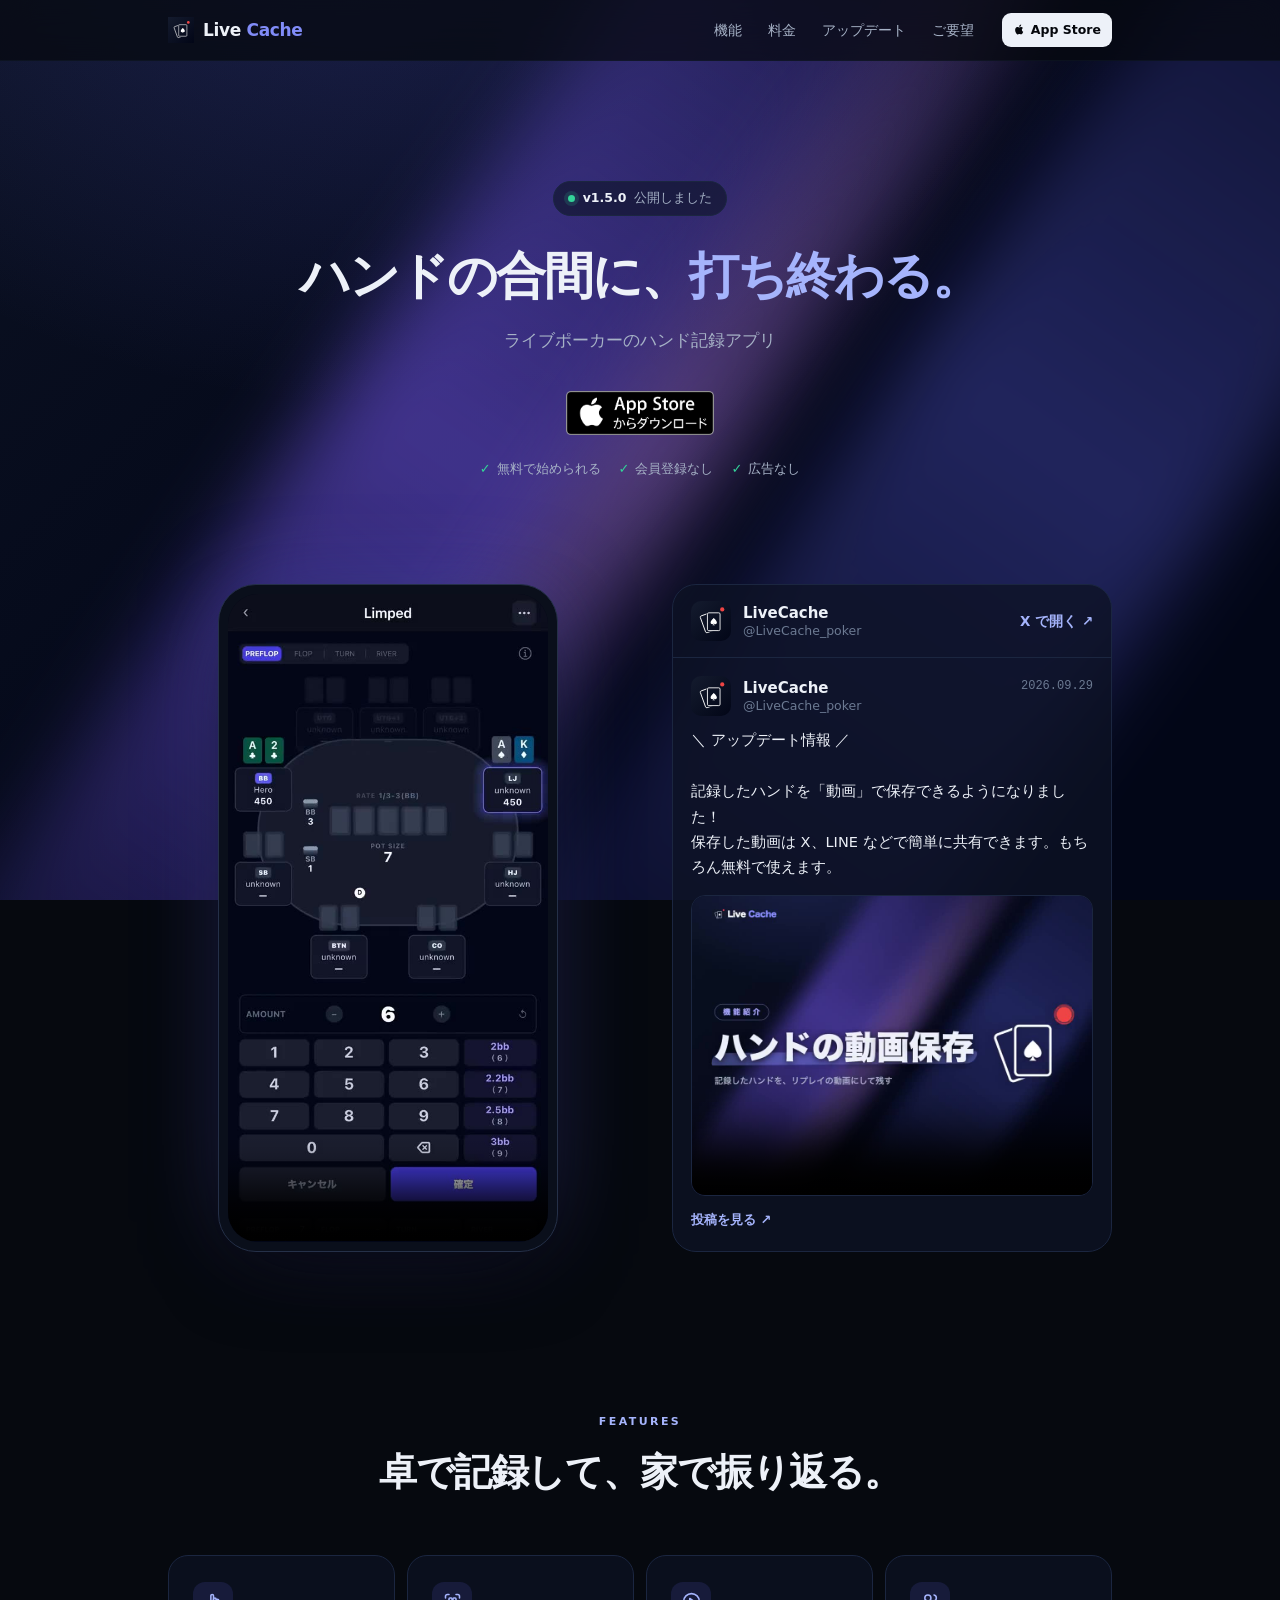
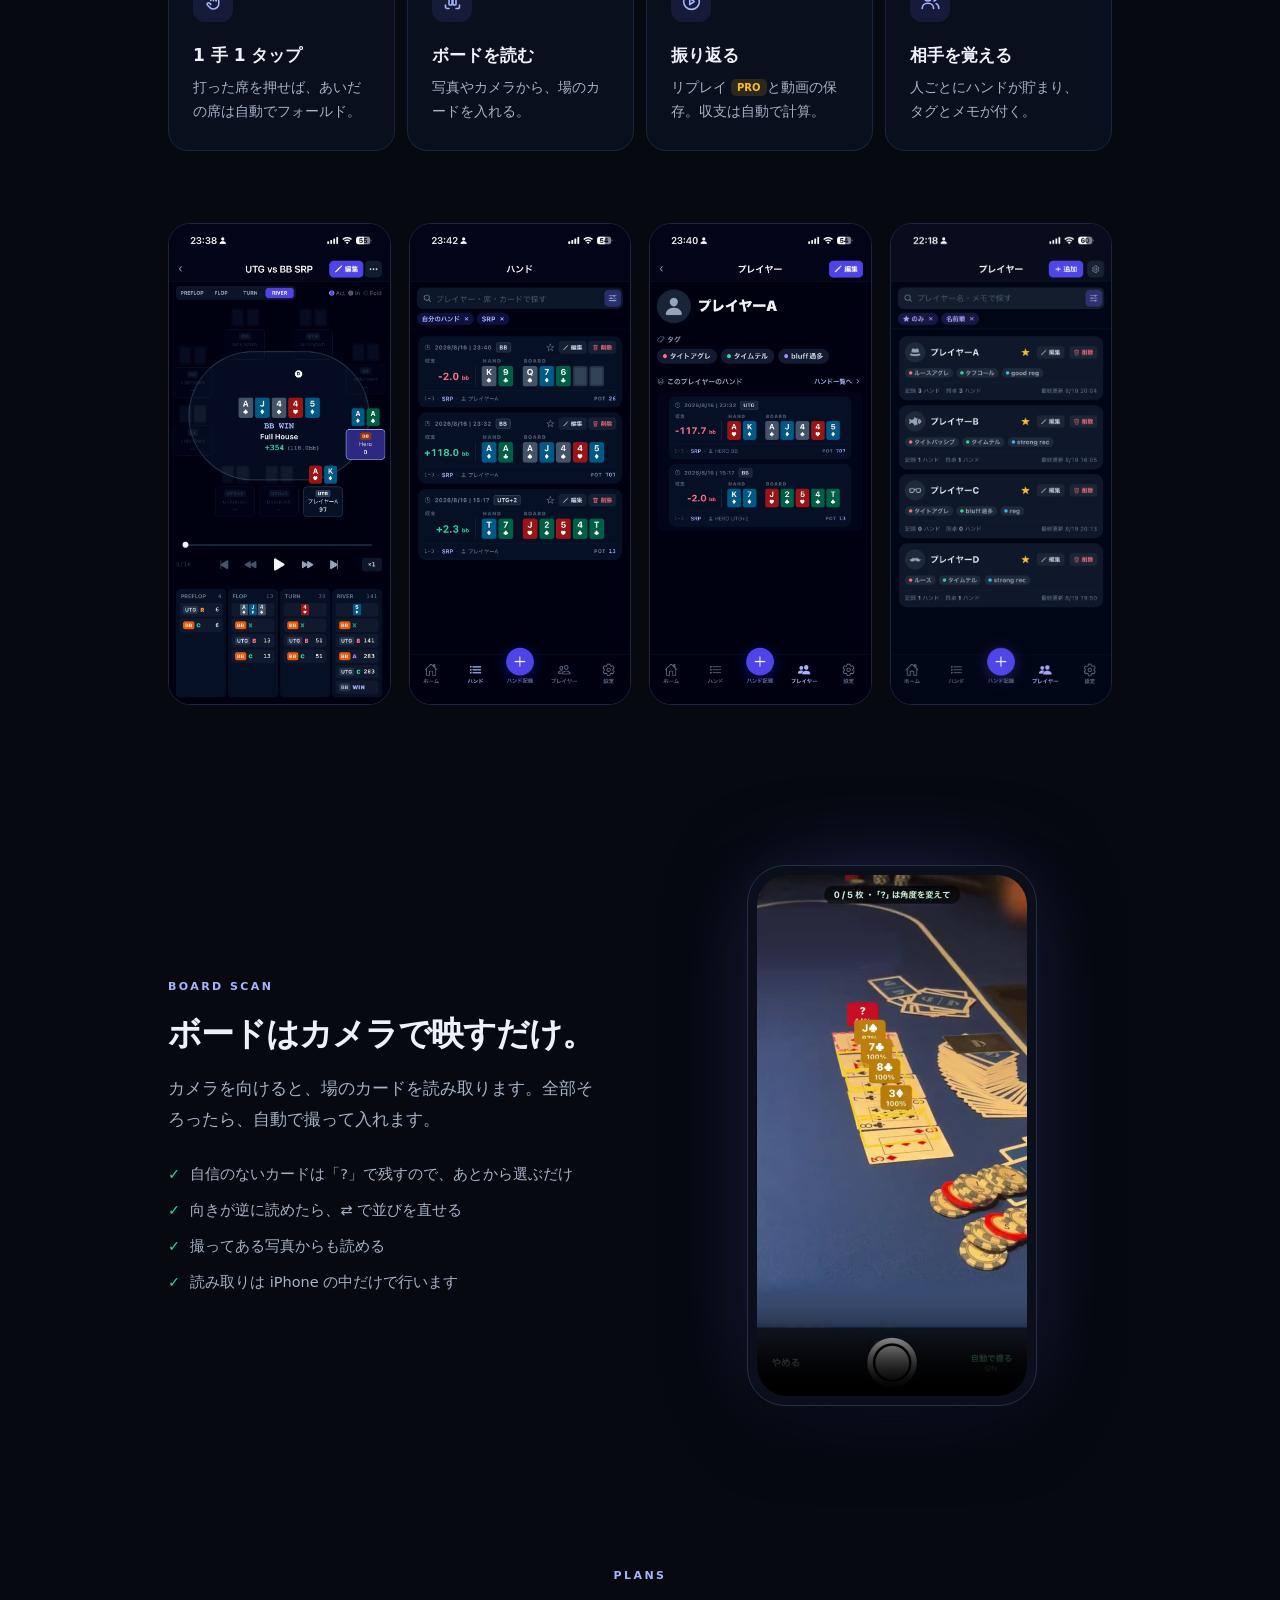
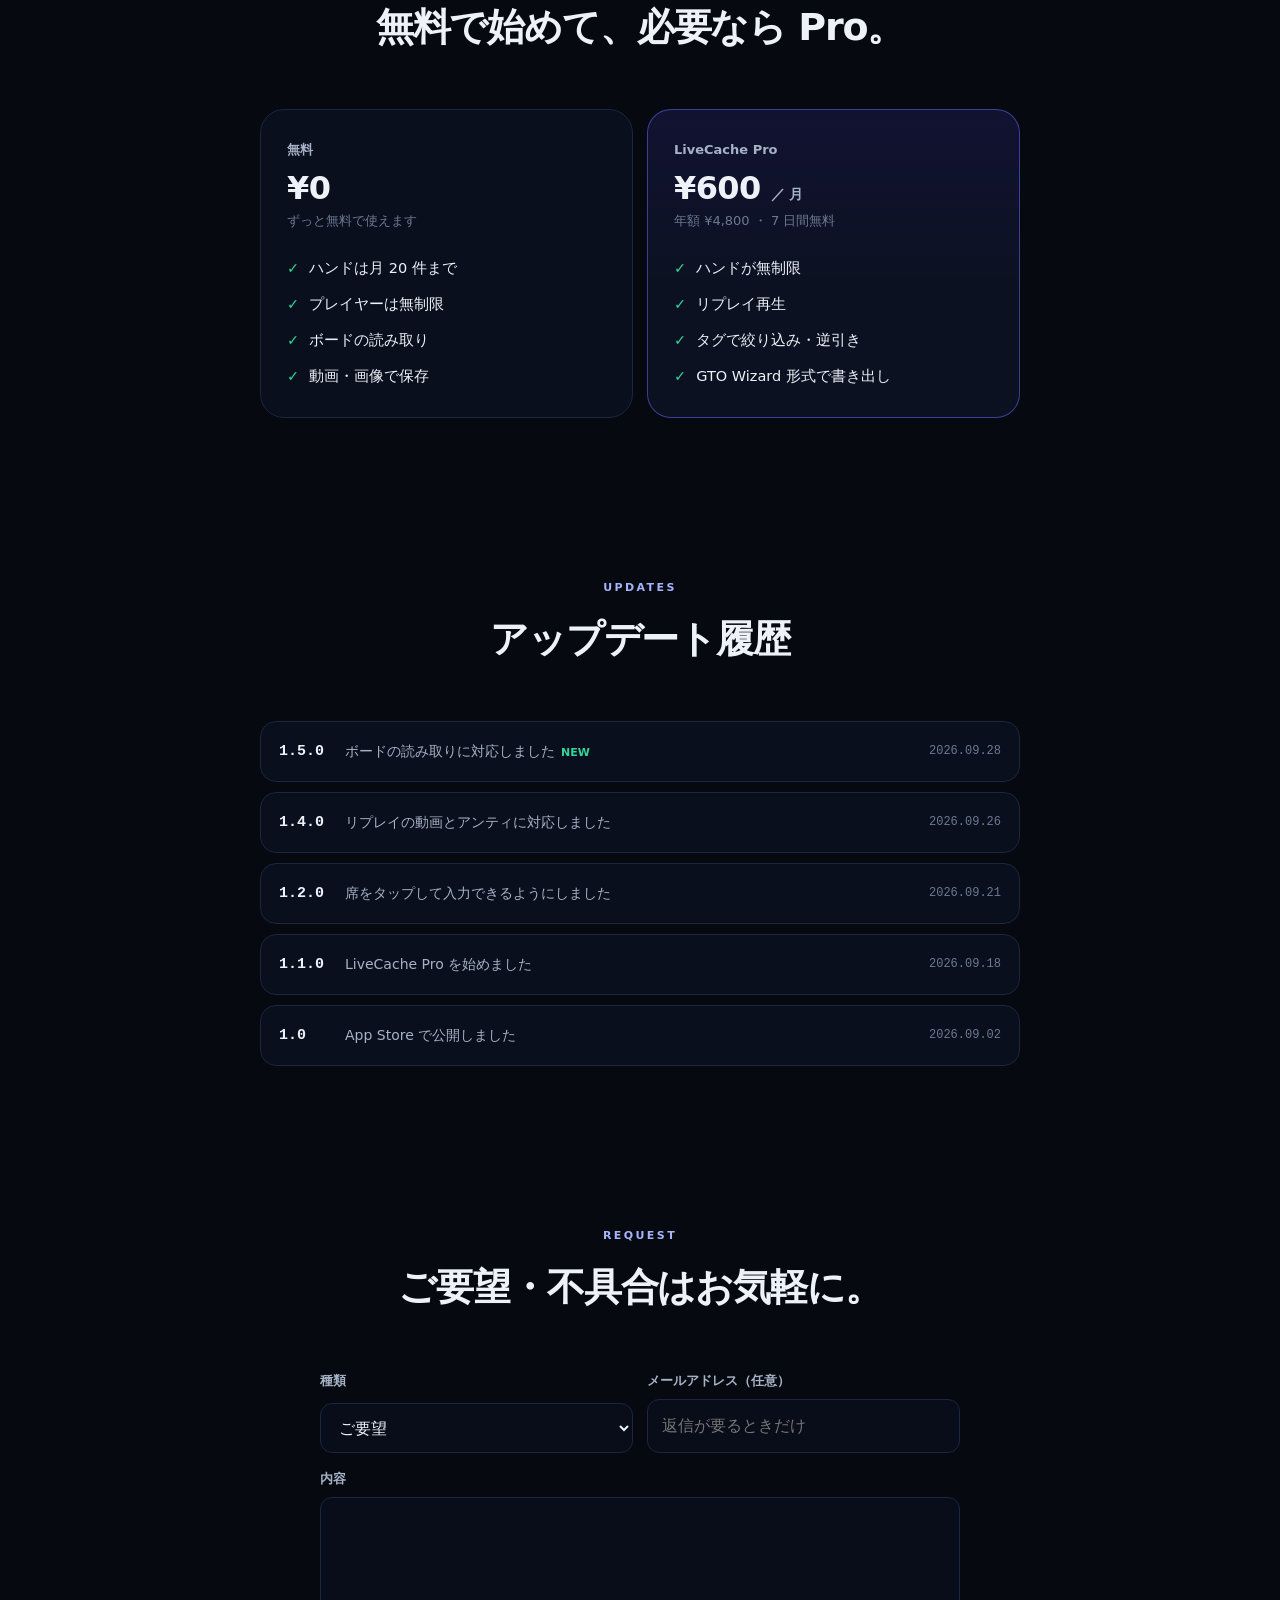
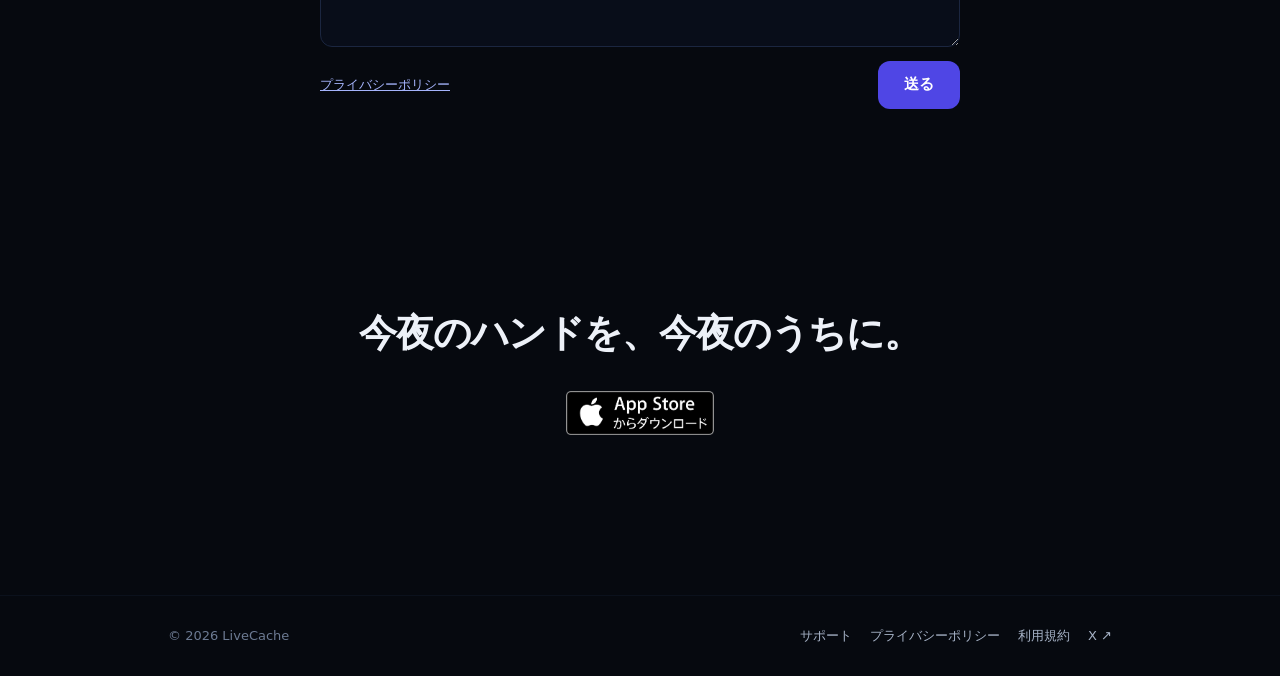
==== index.html @ f7d9950e "iPhone で動画が流れないのを直す カメラの動画だけ、色の扱いが写真の形（full range）で、コマの間隔もばらついていた（30.13 コマ／秒）。 つなぎ合わせて作ったため。iPhone の" ====
<!doctype html>
<html lang="ja">
<head>
<meta charset="utf-8">
<meta name="viewport" content="width=device-width, initial-scale=1, viewport-fit=cover">
<title>LiveCache — ライブポーカーのハンド記録アプリ</title>
<meta name="description" content="ライブポーカーのハンドと対戦相手を、iPhone で 1 手 1 タップで記録するアプリ。写真やカメラからボードを読み取り、リプレイを動画で保存できます。">
<link rel="canonical" href="https://yutybass.github.io/livecache-site/">
<link rel="icon" href="./img/icon.svg">
<link rel="apple-touch-icon" href="./img/icon.svg">

<!-- リンクを貼ったときに出る 1 枚。X・LINE・Discord で効く -->
<meta property="og:type" content="website">
<meta property="og:site_name" content="LiveCache">
<meta property="og:locale" content="ja_JP">
<meta property="og:url" content="https://yutybass.github.io/livecache-site/">
<meta property="og:title" content="LiveCache — ライブポーカーのハンド記録アプリ">
<meta property="og:description" content="ハンドの合間に、打ち終わる。ライブポーカーのハンドと対戦相手を記録する iPhone アプリ。">
<meta property="og:image" content="https://yutybass.github.io/livecache-site/img/og.png?v=7">
<meta property="og:image:width" content="1200">
<meta property="og:image:height" content="630">
<meta property="og:image:alt" content="LiveCache — Track your hands. Exploit the table.">
<meta name="twitter:card" content="summary_large_image">
<meta name="twitter:site" content="@LiveCache_poker">
<meta name="twitter:title" content="LiveCache — ライブポーカーのハンド記録アプリ">
<meta name="twitter:description" content="ハンドの合間に、打ち終わる。ライブポーカーのハンドと対戦相手を記録する iPhone アプリ。">
<meta name="twitter:image" content="https://yutybass.github.io/livecache-site/img/og.png?v=7">

<meta name="theme-color" content="#06090F">

<!-- 検索側に「これはアプリだ」と伝える -->
<script type="application/ld+json">
{
  "@context": "https://schema.org",
  "@type": "SoftwareApplication",
  "name": "LiveCache",
  "applicationCategory": "UtilitiesApplication",
  "operatingSystem": "iOS 15.1 以降",
  "softwareVersion": "1.5.0",
  "inLanguage": "ja",
  "url": "https://yutybass.github.io/livecache-site/",
  "downloadUrl": "https://apps.apple.com/jp/app/id6804119041",
  "image": "https://yutybass.github.io/livecache-site/img/og.png?v=7",
  "description": "ライブポーカーのハンドと対戦相手を、iPhone で 1 手 1 タップで記録するアプリ。",
  "offers": { "@type": "Offer", "price": "0", "priceCurrency": "JPY" },
  "author": { "@type": "Person", "name": "YUTO YOSHIDA" },
  "sameAs": ["https://x.com/LiveCache_poker"]
}
</script>
<style>
  /*
    2026-10-02 に組み直した。PDF MARIN（pdf-marin.github.io）の並びを参考にした：
    上に版の札と入手、操作の動画と X、機能、目玉の機能、動画、料金、アップデート履歴、ご要望。

    **字は少なく、余白は広く。** 見出しとひと言だけにして、細かいことは動画と画面に任せる。
    **スマホで開く人がいちばん多い**（X のリンクから来る）ので、縦 1 列を基準に組む。

    色はアプリと同じ（地 slate-950 ・ 主の操作 indigo-600 ・ 勝ちの緑）。後ろの光の筋は、
    機能紹介の動画の地と同じもの（斜めの藍の光）をゆっくり動かしている。
  */
  :root {
    --page: #06090F;
    --surface: #0D1324;
    --line: #1B2640;
    --line-soft: #151E3166;
    --fg: #EDF1F8; --fg-2: #A6B2C6; --fg-3: #6C7A92;
    --indigo: #4F46E5; --indigo-400: #818CF8; --indigo-300: #A5B4FC;
    --win: #34D399; --amber: #FBBF24;
    --gutter: clamp(20px, 6vw, 48px);
    --radius: 20px;
  }
  * { box-sizing: border-box; }
  html { scroll-behavior: smooth; -webkit-text-size-adjust: 100%; }
  body {
    margin: 0;
    background: var(--page);
    color: var(--fg);
    font-family: -apple-system, BlinkMacSystemFont, "Hiragino Sans", "Hiragino Kaku Gothic ProN", "Noto Sans JP", "Yu Gothic", Meiryo, system-ui, sans-serif;
    font-size: 16px;
    line-height: 1.8;
    -webkit-font-smoothing: antialiased;
    overflow-x: hidden;
  }
  img, video { max-width: 100%; display: block; }
  a { color: var(--indigo-300); }
  .mono { font-family: ui-monospace, SFMono-Regular, Menlo, monospace; font-variant-numeric: tabular-nums; }
  .wrap { max-width: 1040px; margin: 0 auto; padding: 0 var(--gutter); }
  .sr-only { position: absolute; width: 1px; height: 1px; overflow: hidden; clip: rect(0 0 0 0); white-space: nowrap; }
  :focus-visible { outline: 2px solid var(--indigo-400); outline-offset: 3px; border-radius: 6px; }
  .apple { width: 1em; height: 1em; flex: none; }

  /* ---------- 後ろの光の筋（ページ全体に 1 枚、固定） ----------
    機能紹介の動画の地（livecache/assets/store/video/make_explainer_video_save.py の GROUND）と同じ：
    左上から藍の光、縦長の帯 3 本（紫・薄紫・藍）を 35 度傾けて 38px ぼかす。
    帯の位置と幅は、動画の横 1600 に対する割合で置く（400・750・1110 ／ 幅 330・150・430）。 */
  .glow { position: fixed; inset: 0; z-index: -1; overflow: hidden; pointer-events: none;
    background: radial-gradient(ellipse 1100px 800px at 30% -10%, rgba(99,102,241,.22), rgba(99,102,241,0) 62%),
                linear-gradient(135deg, #0B1122 0%, #020617 55%); }
  .beam { position: absolute; top: -60vh; height: 220vh; filter: blur(38px); transform: rotate(35deg); }
  .b1 { left: 25%; width: 20.6%; background: linear-gradient(transparent, rgba(124,92,255,.50), transparent); }
  .b2 { left: 47%; width: 9.4%; background: linear-gradient(transparent, rgba(192,132,252,.40), transparent); }
  .b3 { left: 69%; width: 27%; background: linear-gradient(transparent, rgba(99,102,241,.32), transparent); }
  /* スマホの幅では帯が細くなりすぎるので、最低の幅を持たせる */
  @media (max-width: 620px) { .b1 { width: 34%; left: 12%; } .b2 { width: 16%; left: 48%; } .b3 { width: 40%; left: 66%; } }

  /* ---------- 上の帯 ---------- */
  .sitebar {
    position: sticky; top: 0; z-index: 30;
    background: rgba(6, 9, 15, .72);
    backdrop-filter: blur(16px); -webkit-backdrop-filter: blur(16px);
    border-bottom: 1px solid var(--line-soft);
    padding-top: env(safe-area-inset-top, 0px);
  }
  .sitebar-in { display: flex; align-items: center; gap: clamp(16px, 4vw, 28px); height: 60px; }
  .sb-brand { display: inline-flex; align-items: center; gap: 9px; color: var(--fg); text-decoration: none; font-weight: 800; letter-spacing: -.02em; font-size: 17px; margin-right: auto; }
  .sb-brand img { width: 26px; height: 26px; }
  .sb-brand em { font-style: normal; color: #818CF8; } /* 名乗りの色はどの頁も同じ（_style.css の --indigo-mark） */
  /* スマホの幅では「ご要望」だけ残す */
  .sb-nav { display: flex; gap: 26px; font-size: 13.5px; }
  .sb-nav a:not(.keep) { display: none; }
  .sb-nav a { color: var(--fg-2); text-decoration: none; }
  .sb-nav a:hover { color: var(--fg); }
  .sb-get { display: inline-flex; align-items: center; gap: 5px; padding: 6px 11px; border-radius: 9px; background: var(--fg); color: #05070C; text-decoration: none; font-size: 12.5px; font-weight: 700; white-space: nowrap; }
  .sb-get .apple { width: 13px; height: 13px; margin-top: -2px; }
  @media (min-width: 760px) { .sb-nav a:not(.keep) { display: inline; } }

  /* ---------- 見出しの型 ---------- */
  .eyebrow { margin: 0 0 16px; font-size: 11px; font-weight: 800; letter-spacing: .22em; color: var(--indigo-300); }
  h1, h2, h3 { text-wrap: balance; margin: 0; }
  /* 見出しは 1 行で（「、」で改行しない）。15 字までなら、スマホの幅でも収まる大きさ */
  h2 { font-size: clamp(16px, 5.6vw, 38px); line-height: 1.35; letter-spacing: -.03em; font-weight: 800; white-space: nowrap; }
  p { margin: 0; }
  .lede { margin-top: 16px; font-size: clamp(15px, 4vw, 17px); color: var(--fg-2); }
  section { scroll-margin-top: 76px; }
  .sec { padding: clamp(88px, 18vw, 160px) 0 0; }
  .sec-head { margin-bottom: clamp(36px, 8vw, 56px); }
  .center { text-align: center; }

  /* ---------- 入手のボタン ---------- */
  .store-row { display: flex; flex-wrap: wrap; align-items: center; justify-content: center; gap: 12px; }
  .store-badge img { height: 44px; width: auto; }

  /* ---------- ヒーロー ---------- */
  .hero { padding: clamp(56px, 14vw, 120px) 0 0; text-align: center; }
  .ver { display: inline-flex; align-items: center; gap: 8px; padding: 5px 14px; border: 1px solid var(--line); border-radius: 999px; color: var(--fg-2); font-size: 12.5px; text-decoration: none; background: rgba(13,19,36,.6); }
  .ver b { color: var(--fg); }
  .ver i { width: 7px; height: 7px; border-radius: 999px; background: var(--win); box-shadow: 0 0 0 4px rgba(52,211,153,.15); }
  /* 1 行で。スマホの幅（390）でも収まる大きさ */
  .hero h1 { margin-top: 28px; font-size: clamp(18px, 6.2vw, 50px); line-height: 1.3; letter-spacing: -.04em; font-weight: 800; white-space: nowrap; }
  .hero h1 em { font-style: normal; color: var(--indigo-300); }
  .hero .store-row { margin-top: 36px; }
  .facts { list-style: none; display: flex; flex-wrap: wrap; justify-content: center; gap: 6px 18px; margin: 22px 0 0; padding: 0; font-size: 13px; color: var(--fg-2); }
  .facts li { display: inline-flex; align-items: center; gap: 6px; }
  .facts li::before { content: "✓"; color: var(--win); font-weight: 800; }

  /* 操作の動画と X */
  .demo { display: grid; grid-template-columns: minmax(0, 1fr); gap: clamp(48px, 10vw, 64px); margin-top: clamp(64px, 14vw, 104px); text-align: left; align-items: start; }
  /* 広い画面：スマホの絵を大きくし、X の枠をスマホと同じ高さにする（枠の中で送る） */
  @media (min-width: 860px) {
    .demo { grid-template-columns: minmax(0, 1fr) minmax(0, 1fr); align-items: stretch; }
    .demo > .phone { width: 340px; }
    .demo .x-card { display: flex; flex-direction: column; min-height: 0; }
    .demo .x-feed { flex: 1 1 0; max-height: none; min-height: 0; }
  }
  .phone { width: min(100%, 290px); margin: 0 auto; border-radius: 38px; padding: 9px; background: #0A0F1B; border: 1px solid #253048; box-shadow: 0 30px 80px -24px rgba(0,0,0,.85), 0 0 100px -30px rgba(99,102,241,.55); }
  .phone video { width: 100%; height: auto; border-radius: 30px; background: #020617; }
  .x-card { border: 1px solid var(--line); border-radius: 24px; background: rgba(13,19,36,.78); overflow: hidden; }
  .x-head { display: flex; align-items: center; gap: 12px; padding: 16px 18px; border-bottom: 1px solid var(--line); }
  .x-head img, .post-head img { width: 40px; height: 40px; border-radius: 10px; flex: none; }
  .x-head div, .post-head div { display: grid; line-height: 1.35; font-size: 15px; }
  .x-head small, .post-head small { color: var(--fg-3); font-size: 12.5px; }
  .x-head a { margin-left: auto; font-size: 13.5px; font-weight: 700; text-decoration: none; white-space: nowrap; }
  /* 投稿は枠の中で送る（ページを長くしない）。高さは操作の動画とだいたい揃える */
  .x-feed { max-height: min(560px, 72vh); overflow-y: auto; overscroll-behavior: contain; }
  .post { padding: 18px; border-bottom: 1px solid var(--line-soft); }
  .post:last-child { border-bottom: 0; }
  .post-head { display: flex; align-items: center; gap: 12px; }
  .post-head time { margin-left: auto; align-self: flex-start; font-size: 12px; color: var(--fg-3); }
  .post p { margin-top: 12px; font-size: 14.5px; line-height: 1.75; white-space: pre-line; }
  .post video, .post-media { width: 100%; margin-top: 14px; border-radius: 14px; border: 1px solid var(--line); background: #0B1020; }
  .post video { aspect-ratio: 4 / 3; }
  .post-media { max-height: 360px; object-fit: cover; object-position: top; }
  .post > a { display: inline-block; margin-top: 12px; font-size: 13px; font-weight: 700; text-decoration: none; }

  /* ---------- 機能 ---------- */
  .features { display: grid; grid-template-columns: minmax(0, 1fr); gap: 12px; }
  @media (min-width: 620px) { .features { grid-template-columns: repeat(2, minmax(0, 1fr)); } }
  @media (min-width: 980px) { .features { grid-template-columns: repeat(4, minmax(0, 1fr)); } }
  .feature { padding: 26px 24px; border: 1px solid var(--line); border-radius: var(--radius); background: rgba(13,19,36,.7); }
  .feature-ic { width: 40px; height: 40px; border-radius: 12px; display: grid; place-items: center; background: rgba(99,102,241,.14); color: var(--indigo-300); margin-bottom: 18px; }
  .feature-ic svg { width: 21px; height: 21px; }
  .feature h3 { font-size: 17px; }
  .feature p { margin-top: 6px; font-size: 14px; color: var(--fg-2); line-height: 1.7; }
  /* スマホの幅（1 列）では、アイコンを左に置いて横に並べ、カードを低くする */
  @media (max-width: 619px) {
    .features { gap: 10px; }
    .feature { display: grid; grid-template-columns: 40px minmax(0, 1fr); column-gap: 14px; align-items: center; padding: 16px 18px; border-radius: 16px; }
    .feature-ic { grid-row: 1 / span 2; margin-bottom: 0; }
    .feature h3 { font-size: 16px; line-height: 1.4; }
    .feature p { margin-top: 2px; font-size: 13.5px; line-height: 1.6; }
  }
  .pro-tag { display: inline-block; margin-left: 4px; padding: 0 6px; border-radius: 5px; font-size: 10px; font-weight: 800; color: var(--amber); background: rgba(251,191,36,.14); vertical-align: 1px; }

  /* 目玉の機能：ボードを読む */
  .checks { list-style: none; margin: 26px 0 0; padding: 0; display: grid; gap: 10px; font-size: 14.5px; color: var(--fg-2); }
  .checks li { display: flex; gap: 10px; }
  .checks li::before { content: "✓"; color: var(--win); font-weight: 800; }
  /* 横に並べたとき、見出しは列の幅に収まる大きさに */
  @media (min-width: 860px) { .spot h2 { font-size: clamp(24px, 2.6vw, 34px); } }
  .spot { display: grid; grid-template-columns: minmax(0, 1fr); gap: clamp(48px, 10vw, 64px); align-items: center; }
  @media (min-width: 860px) { .spot { grid-template-columns: minmax(0, 1fr) minmax(0, 1fr); } }

  /* 画面写真：スマホは 2 列、広い画面は 4 列（横には送らない） */
  .shots { display: grid; grid-template-columns: repeat(2, minmax(0, 1fr)); gap: 14px; margin-top: clamp(48px, 10vw, 72px); }
  @media (min-width: 760px) { .shots { grid-template-columns: repeat(4, minmax(0, 1fr)); gap: 18px; } }
  .shots img { width: 100%; height: auto; aspect-ratio: 744 / 1613; object-fit: cover; object-position: top; border-radius: 22px; border: 1px solid var(--line); }

  /* ---------- 料金 ---------- */
  .plans { display: grid; grid-template-columns: minmax(0, 1fr); gap: 14px; max-width: 760px; margin: 0 auto; }
  @media (min-width: 680px) { .plans { grid-template-columns: repeat(2, minmax(0, 1fr)); } }
  .plan { padding: 28px 26px; border: 1px solid var(--line); border-radius: 24px; background: rgba(13,19,36,.7); text-align: left; }
  .plan.is-pro { border-color: rgba(99,102,241,.55); background: linear-gradient(180deg, rgba(79,70,229,.16), rgba(13,19,36,.85) 65%); }
  .plan-name { font-size: 13px; font-weight: 800; color: var(--fg-2); }
  .plan-price { margin-top: 6px; font-size: 32px; font-weight: 800; letter-spacing: -.02em; line-height: 1.3; }
  .plan-price small { font-size: 14px; font-weight: 600; color: var(--fg-2); }
  .plan-sub { font-size: 13px; color: var(--fg-3); min-height: 1.8em; } /* 左右で下の行の高さをそろえる */
  .plan ul { list-style: none; margin: 22px 0 0; padding: 0; display: grid; gap: 10px; font-size: 14.5px; }
  .plan li { display: flex; gap: 10px; }
  .plan li::before { content: "✓"; color: var(--win); font-weight: 800; }

  /* スマホの幅（1 列）では、料金のカードも低くする（2 列にすると字が折り返すので、1 列のまま詰める） */
  @media (max-width: 679px) {
    .plans { gap: 10px; }
    .plan { padding: 18px 20px; border-radius: 18px; }
    .plan-price { margin-top: 2px; font-size: 26px; }
    .plan-sub { min-height: 0; }
    .plan ul { margin-top: 12px; gap: 4px; font-size: 13.5px; line-height: 1.6; }
    .plan li { gap: 6px; }
  }

  /* ---------- アップデート履歴 ---------- */
  .updates { display: grid; gap: 10px; max-width: 760px; margin: 0 auto; }
  .update { border: 1px solid var(--line); border-radius: 16px; background: rgba(13,19,36,.7); }
  .update summary { list-style: none; display: flex; align-items: center; gap: 14px; padding: 16px 18px; cursor: pointer; }
  .update summary::-webkit-details-marker { display: none; }
  .u-ver { font-weight: 800; font-size: 15px; min-width: 52px; }
  .u-title { flex: 1; min-width: 0; font-size: 14px; color: var(--fg-2); }
  .u-date { font-size: 12px; color: var(--fg-3); white-space: nowrap; }
  .u-new { margin-left: 6px; color: var(--win); font-size: 11px; font-weight: 800; }
  .update ul { margin: 0; padding: 0 18px 18px 2.4em; font-size: 14px; color: var(--fg-2); display: grid; gap: 4px; }
  @media (max-width: 520px) { .u-date { display: none; } }

  /* ---------- ご要望 ---------- */
  .form { display: grid; gap: 14px; max-width: 640px; margin: 0 auto; text-align: left; }
  .form-row { display: grid; gap: 14px; }
  @media (min-width: 620px) { .form-row { grid-template-columns: minmax(0, 1fr) minmax(0, 1fr); } }
  .field { display: grid; gap: 6px; font-size: 13px; color: var(--fg-2); font-weight: 600; }
  .field input, .field select, .field textarea {
    width: 100%; font: inherit; font-size: 16px; /* 16 未満だと iPhone が勝手に拡大する */
    color: var(--fg); background: rgba(10,15,28,.85); border: 1px solid var(--line); border-radius: 12px; padding: 12px 14px; font-weight: 400;
  }
  .field textarea { min-height: 150px; resize: vertical; line-height: 1.7; }
  .field input:focus, .field select:focus, .field textarea:focus { outline: none; border-color: var(--indigo-400); box-shadow: 0 0 0 3px rgba(99,102,241,.2); }
  .form-foot { display: flex; flex-wrap: wrap; align-items: center; justify-content: space-between; gap: 12px; font-size: 12.5px; color: var(--fg-3); }
  .send { height: 48px; padding: 0 26px; border: 0; border-radius: 12px; background: var(--indigo); color: #fff; font: inherit; font-size: 15px; font-weight: 700; cursor: pointer; }
  .send:disabled { opacity: .5; cursor: default; }
  .form-status { font-size: 14px; min-height: 1.8em; }
  .form-status.ok { color: var(--win); }
  .form-status.err { color: #FB7185; }
  .hp { position: absolute; left: -9999px; }

  /* ---------- おわり ---------- */
  .close { padding-bottom: clamp(88px, 18vw, 160px); }
  .close .store-row { margin-top: 32px; }
  .site-foot { border-top: 1px solid var(--line-soft); padding: 28px 0 calc(28px + env(safe-area-inset-bottom, 0px)); font-size: 13px; color: var(--fg-3); }
  .foot-grid { display: flex; flex-wrap: wrap; gap: 14px 24px; justify-content: space-between; align-items: center; }
  .foot-links { display: flex; flex-wrap: wrap; gap: 8px 18px; }
  .foot-links a { color: var(--fg-2); text-decoration: none; }

  @media (prefers-reduced-motion: reduce) { html { scroll-behavior: auto; } }
</style>
</head>
<body>

<svg width="0" height="0" style="position:absolute" aria-hidden="true">
  <symbol id="i-apple" viewBox="0 0 24 24"><path fill="currentColor" d="M16.37 12.6c-.02-2.3 1.88-3.4 1.97-3.46-1.07-1.57-2.74-1.78-3.33-1.8-1.42-.15-2.77.83-3.49.83-.72 0-1.83-.81-3.01-.79-1.55.02-2.98.9-3.78 2.29-1.61 2.8-.41 6.94 1.16 9.21.77 1.11 1.68 2.36 2.88 2.31 1.16-.05 1.59-.75 2.99-.75 1.4 0 1.79.75 3.01.72 1.24-.02 2.03-1.13 2.79-2.25.88-1.29 1.24-2.53 1.26-2.6-.03-.01-2.42-.93-2.45-3.71zM14.08 5.85c.64-.77 1.07-1.85.95-2.92-.92.04-2.03.61-2.69 1.38-.59.68-1.11 1.77-.97 2.82 1.03.08 2.07-.52 2.71-1.28z"/></symbol>
  <symbol id="i-tap" viewBox="0 0 24 24" fill="none" stroke="currentColor" stroke-width="1.8" stroke-linecap="round" stroke-linejoin="round"><path d="M9 11V5.5a1.5 1.5 0 0 1 3 0V11"/><path d="M12 10.5v-1a1.5 1.5 0 0 1 3 0v1.5"/><path d="M15 11a1.5 1.5 0 0 1 3 0v3.5a6 6 0 0 1-6 6h-.6a5 5 0 0 1-3.9-1.9L5 16a1.6 1.6 0 0 1 2.4-2.1L9 15.5"/></symbol>
  <symbol id="i-scan" viewBox="0 0 24 24" fill="none" stroke="currentColor" stroke-width="1.8" stroke-linecap="round" stroke-linejoin="round"><path d="M4 8V6a2 2 0 0 1 2-2h2M16 4h2a2 2 0 0 1 2 2v2M20 16v2a2 2 0 0 1-2 2h-2M8 20H6a2 2 0 0 1-2-2v-2"/><rect x="8" y="8" width="3.5" height="8" rx="1"/><rect x="12.5" y="8" width="3.5" height="8" rx="1"/></symbol>
  <symbol id="i-replay" viewBox="0 0 24 24" fill="none" stroke="currentColor" stroke-width="1.8" stroke-linecap="round" stroke-linejoin="round"><circle cx="12" cy="12" r="9"/><path d="M10 8.5l5 3.5-5 3.5z"/></symbol>
  <symbol id="i-people" viewBox="0 0 24 24" fill="none" stroke="currentColor" stroke-width="1.8" stroke-linecap="round" stroke-linejoin="round"><circle cx="9" cy="8" r="3.5"/><path d="M2.5 20c0-3.6 2.9-6 6.5-6s6.5 2.4 6.5 6"/><path d="M16 4.6a3.5 3.5 0 0 1 0 6.8M18.5 14.4c1.8.8 3 2.7 3 5.6"/></symbol>
</svg>

<div class="glow" aria-hidden="true"><span class="beam b1"></span><span class="beam b2"></span><span class="beam b3"></span></div>

<a class="sr-only" href="#main">本文へ移動</a>

<header class="sitebar">
  <div class="wrap sitebar-in">
    <a class="sb-brand" href="./"><img src="./img/icon.svg" alt=""><span>Live <em>Cache</em></span></a>
    <nav class="sb-nav" aria-label="ページの中">
      <a href="#features">機能</a>
      <a href="#plans">料金</a>
      <a href="#updates">アップデート</a>
      <a class="keep" href="#request">ご要望</a>
    </nav>
    <a class="sb-get" href="https://apps.apple.com/jp/app/id6804119041" target="_blank" rel="noopener"><svg class="apple" aria-hidden="true"><use href="#i-apple"/></svg>App Store</a>
  </div>
</header>

<main id="main">

<!-- ================= ヒーロー ================= -->
<section class="hero">
  <div class="wrap">
    <a class="ver" href="#updates"><i aria-hidden="true"></i><b>v1.5.0</b> 公開しました</a>
    <h1>ハンドの合間に、<em>打ち終わる。</em></h1>
    <p class="lede">ライブポーカーのハンド記録アプリ</p>
    <div class="store-row">
      <a class="store-badge" href="https://apps.apple.com/jp/app/id6804119041" target="_blank" rel="noopener"><img src="./img/app-store-badge-ja.png" alt="App Store からダウンロード" width="149" height="44"></a>
    </div>
    <ul class="facts">
      <li>無料で始められる</li>
      <li>会員登録なし</li>
      <li>広告なし</li>
    </ul>

    <div class="demo">
      <div class="phone">
        <video src="./video/demo-record.mp4" poster="./video/demo-record.jpg" autoplay muted loop playsinline preload="metadata" aria-label="ハンドを記録している実際の画面"></video>
      </div>

      <div class="x-card">
        <div class="x-head">
          <img src="./img/icon.svg" alt="">
          <div><b>LiveCache</b><small>@LiveCache_poker</small></div>
          <a href="https://x.com/LiveCache_poker" target="_blank" rel="noopener">X で開く ↗</a>
        </div>
        <!-- X の投稿を書き写したもの。新しく投稿したら、いちばん上に足す -->
        <div class="x-feed" tabindex="0" aria-label="X の投稿">
          <article class="post">
            <div class="post-head"><img src="./img/icon.svg" alt=""><div><b>LiveCache</b><small>@LiveCache_poker</small></div><time class="mono">2026.09.29</time></div>
            <p>＼ アップデート情報 ／

記録したハンドを「動画」で保存できるようになりました！
保存した動画は X、LINE などで簡単に共有できます。もちろん無料で使えます。</p>
            <video src="./video/feature-video-save.mp4" poster="./video/feature-video-save.jpg" controls muted playsinline preload="none"></video>
            <a href="https://x.com/LiveCache_poker/status/2104912098287669751" target="_blank" rel="noopener">投稿を見る ↗</a>
          </article>
          <article class="post">
            <div class="post-head"><img src="./img/icon.svg" alt=""><div><b>LiveCache</b><small>@LiveCache_poker</small></div><time class="mono">2026.09.26</time></div>
            <p>記録時に毎回同じレートを打つのが大変…

【機能紹介：レート自動入力】
LiveCache はトナメのレートを事前登録すれば、ハンド入力時に自動設定されます！
※リングゲームも同様にレート登録が可能です</p>
            <video src="./video/feature-tournament.mp4" poster="./video/feature-tournament.jpg" controls muted playsinline preload="none"></video>
            <a href="https://x.com/LiveCache_poker/status/2103810212734099762" target="_blank" rel="noopener">投稿を見る ↗</a>
          </article>
          <article class="post">
            <div class="post-head"><img src="./img/icon.svg" alt=""><div><b>LiveCache</b><small>@LiveCache_poker</small></div><time class="mono">2026.09.25</time></div>
            <p>＼ ポーカーハンド記録アプリの決定版 ／

LiveCache（iOS 版）がリリースしました！

・1 手 1 タップで爆速記録
・店舗／トナメでレート登録、まとめて見返し
・対戦相手ごとにハンド履歴＆タグ
・ハンドを画像／テキストで共有</p>
            <img class="post-media" src="./img/x/release.jpg" alt="" loading="lazy">
            <a href="https://x.com/LiveCache_poker/status/2103437768148070751" target="_blank" rel="noopener">投稿を見る ↗</a>
          </article>
        </div>
      </div>
    </div>
  </div>
</section>

<!-- ================= 機能 ================= -->
<section class="sec" id="features">
  <div class="wrap">
    <div class="sec-head center">
      <p class="eyebrow">FEATURES</p>
      <h2>卓で記録して、家で振り返る。</h2>
    </div>
    <div class="features">
      <article class="feature">
        <div class="feature-ic"><svg><use href="#i-tap"/></svg></div>
        <h3>1 手 1 タップ</h3>
        <p>打った席を押せば、あいだの席は自動でフォールド。</p>
      </article>
      <article class="feature">
        <div class="feature-ic"><svg><use href="#i-scan"/></svg></div>
        <h3>ボードを読む</h3>
        <p>写真やカメラから、場のカードを入れる。</p>
      </article>
      <article class="feature">
        <div class="feature-ic"><svg><use href="#i-replay"/></svg></div>
        <h3>振り返る</h3>
        <p>リプレイ<span class="pro-tag">PRO</span>と動画の保存。収支は自動で計算。</p>
      </article>
      <article class="feature">
        <div class="feature-ic"><svg><use href="#i-people"/></svg></div>
        <h3>相手を覚える</h3>
        <p>人ごとにハンドが貯まり、タグとメモが付く。</p>
      </article>
    </div>
    <div class="shots">
      <img src="./img/shot-replay.png" alt="ハンド詳細の画面" loading="lazy" width="744" height="1613">
      <img src="./img/shot-hands.png" alt="ハンド一覧の画面" loading="lazy" width="744" height="1613">
      <img src="./img/shot-player.png" alt="プレイヤー詳細の画面" loading="lazy" width="744" height="1613">
      <img src="./img/shot-tags.png" alt="プレイヤー一覧の画面" loading="lazy" width="1179" height="2556">
    </div>
  </div>
</section>

<!-- ================= 目玉：ボードを読む ================= -->
<section class="sec" id="board">
  <div class="wrap spot">
    <div>
      <p class="eyebrow">BOARD SCAN</p>
      <h2>ボードはカメラで映すだけ。</h2>
      <p class="lede">カメラを向けると、場のカードを読み取ります。全部そろったら、自動で撮って入れます。</p>
      <ul class="checks">
        <li>自信のないカードは「?」で残すので、あとから選ぶだけ</li>
        <li>向きが逆に読めたら、⇄ で並びを直せる</li>
        <li>撮ってある写真からも読める</li>
        <li>読み取りは iPhone の中だけで行います</li>
      </ul>
    </div>
    <div class="phone">
      <video src="./video/demo-camera.mp4" poster="./video/demo-camera.jpg" autoplay muted loop playsinline preload="metadata" aria-label="カメラでボードを読み取っている実際の画面"></video>
    </div>
  </div>
</section>

<!-- ================= 料金 ================= -->
<section class="sec" id="plans">
  <div class="wrap">
    <div class="sec-head center">
      <p class="eyebrow">PLANS</p>
      <h2>無料で始めて、必要なら Pro。</h2>
    </div>
    <div class="plans">
      <div class="plan">
        <div class="plan-name">無料</div>
        <div class="plan-price">¥0</div>
        <div class="plan-sub">ずっと無料で使えます</div>
        <ul>
          <li>ハンドは月 20 件まで</li>
          <li>プレイヤーは無制限</li>
          <li>ボードの読み取り</li>
          <li>動画・画像で保存</li>
        </ul>
      </div>
      <div class="plan is-pro">
        <div class="plan-name">LiveCache Pro</div>
        <div class="plan-price">¥600 <small>／ 月</small></div>
        <div class="plan-sub">年額 ¥4,800 ・ 7 日間無料</div>
        <ul>
          <li>ハンドが無制限</li>
          <li>リプレイ再生</li>
          <li>タグで絞り込み・逆引き</li>
          <li>GTO Wizard 形式で書き出し</li>
        </ul>
      </div>
    </div>
  </div>
</section>

<!-- ================= アップデート履歴 ================= -->
<section class="sec" id="updates">
  <div class="wrap">
    <div class="sec-head center">
      <p class="eyebrow">UPDATES</p>
      <h2>アップデート履歴</h2>
    </div>
    <!-- 新しい版はいちばん上に足し、前の版の NEW を外す。日付は App Store で公開された日 -->
    <div class="updates">
      <details class="update">
        <summary><span class="u-ver mono">1.5.0</span><span class="u-title">ボードの読み取りに対応しました<span class="u-new">NEW</span></span><span class="u-date mono">2026.09.28</span></summary>
        <ul>
          <li>写真・カメラからボードを読めるようにしました</li>
          <li>リプレイの動画の保存を無料にしました</li>
          <li>プリフロップが終わると、ボードの入力が自動で開くようにしました</li>
          <li>呼ばれなかったベットを戻してから、収支を計算するようにしました</li>
        </ul>
      </details>
      <details class="update">
        <summary><span class="u-ver mono">1.4.0</span><span class="u-title">リプレイの動画とアンティに対応しました</span><span class="u-date mono">2026.09.26</span></summary>
        <ul>
          <li>リプレイを動画で保存できるようにしました（このときは Pro）</li>
          <li>トーナメントのブラインドにアンティを入れられるようにしました</li>
          <li>フォールドした席のカードが消えていく動きを付けました</li>
          <li>カレンダーで先の月も見られるようにしました</li>
        </ul>
      </details>
      <details class="update">
        <summary><span class="u-ver mono">1.2.0</span><span class="u-title">席をタップして入力できるようにしました</span><span class="u-date mono">2026.09.21</span></summary>
        <ul>
          <li>卓の席をタップするだけで、ハンドやプレイヤーを入力できるようにしました</li>
          <li>無料プランのハンドを月 20 件までにしました（Pro は無制限）</li>
        </ul>
      </details>
      <details class="update">
        <summary><span class="u-ver mono">1.1.0</span><span class="u-title">LiveCache Pro を始めました</span><span class="u-date mono">2026.09.18</span></summary>
        <ul>
          <li>月額・年額の LiveCache Pro を始めました（7 日間の無料お試しつき）</li>
        </ul>
      </details>
      <details class="update">
        <summary><span class="u-ver mono">1.0</span><span class="u-title">App Store で公開しました</span><span class="u-date mono">2026.09.02</span></summary>
        <ul>
          <li>ハンドの記録・プレイヤーとタグ・画像とテキストでの共有ができるアプリを公開しました</li>
        </ul>
      </details>
    </div>
  </div>
</section>

<!-- ================= ご要望 ================= -->
<section class="sec" id="request">
  <div class="wrap">
    <div class="sec-head center">
      <p class="eyebrow">REQUEST</p>
      <h2>ご要望・不具合はお気軽に。</h2>
    </div>
    <!--
      送り先はアプリの「不具合の報告・要望」と同じ Formspree（中継）。livecache.app@gmail.com に届く。
      無料枠は月 50 件まで（アプリとサイトの合計）。JS が動かないときは、そのまま POST して Formspree の画面に移る。
    -->
    <form class="form" id="request-form" action="https://formspree.io/f/mjybzokk" method="POST">
      <div class="form-row">
        <label class="field" for="kind">種類
          <select id="kind" name="kind">
            <option value="機能のご要望">ご要望</option>
            <option value="不具合のご報告">不具合</option>
            <option value="その他">その他</option>
          </select>
        </label>
        <label class="field" for="email">メールアドレス（任意）
          <input id="email" name="email" type="email" autocomplete="email" inputmode="email" placeholder="返信が要るときだけ">
        </label>
      </div>
      <label class="field" for="message">内容
        <textarea id="message" name="message" required maxlength="4000"></textarea>
      </label>
      <input class="hp" type="text" name="_gotcha" tabindex="-1" autocomplete="off" aria-hidden="true">
      <input type="hidden" name="source" value="Web サイト">
      <div class="form-foot">
        <a href="./privacy.html">プライバシーポリシー</a>
        <button class="send" type="submit">送る</button>
      </div>
      <p class="form-status" id="form-status" role="status" aria-live="polite"></p>
    </form>
  </div>
</section>

<!-- ================= おわり ================= -->
<section class="sec close center">
  <div class="wrap">
    <h2>今夜のハンドを、今夜のうちに。</h2>
    <div class="store-row">
      <a class="store-badge" href="https://apps.apple.com/jp/app/id6804119041" target="_blank" rel="noopener"><img src="./img/app-store-badge-ja.png" alt="App Store からダウンロード" width="149" height="44"></a>
    </div>
  </div>
</section>

</main>

<footer class="site-foot">
  <div class="wrap foot-grid">
    <span>© 2026 LiveCache</span>
    <span class="foot-links">
      <a href="./support.html">サポート</a>
      <a href="./privacy.html">プライバシーポリシー</a>
      <a href="./terms.html">利用規約</a>
      <a href="https://x.com/LiveCache_poker" target="_blank" rel="noopener">X ↗</a>
    </span>
  </div>
</footer>

<script>
/* ご要望の送信。Formspree に送り、その場で結果を出す（ページは移らない） */
(function () {
  var form = document.getElementById('request-form');
  var status = document.getElementById('form-status');
  if (!form || !window.fetch) return;
  form.addEventListener('submit', function (event) {
    event.preventDefault();
    var button = form.querySelector('.send');
    var data = new FormData(form);
    if (data.get('_gotcha')) return;
    button.disabled = true;
    status.className = 'form-status';
    status.textContent = '送っています…';
    fetch(form.action, { method: 'POST', body: data, headers: { Accept: 'application/json' } })
      .then(function (response) {
        if (!response.ok) throw new Error(String(response.status));
        form.reset();
        status.className = 'form-status ok';
        status.textContent = '送りました。ありがとうございます。';
      })
      .catch(function () {
        status.className = 'form-status err';
        status.textContent = '送れませんでした。livecache.app@gmail.com へメールでお送りください。';
      })
      .finally(function () { button.disabled = false; });
  });
})();

/* 動画は、画面に入っているあいだだけ流す（スマホの電池と通信のため）。視差効果を減らす設定なら流さない */
(function () {
  var videos = document.querySelectorAll('video[autoplay]');
  if (window.matchMedia && window.matchMedia('(prefers-reduced-motion: reduce)').matches) {
    videos.forEach(function (video) { video.removeAttribute('autoplay'); video.pause(); video.setAttribute('controls', ''); });
    return;
  }
  if (!('IntersectionObserver' in window)) return;
  var observer = new IntersectionObserver(function (entries) {
    entries.forEach(function (entry) {
      if (entry.isIntersecting) {
        var video = entry.target;
        var p = video.play();
        // 省電力モードなどで自動で流せないときは、再生ボタンを出して押せるようにする
        if (p && p.catch) p.catch(function () { video.setAttribute('controls', ''); });
      }
      else entry.target.pause();
    });
  }, { threshold: 0.25 });
  videos.forEach(function (video) { observer.observe(video); });
})();
</script>
</body>
</html>
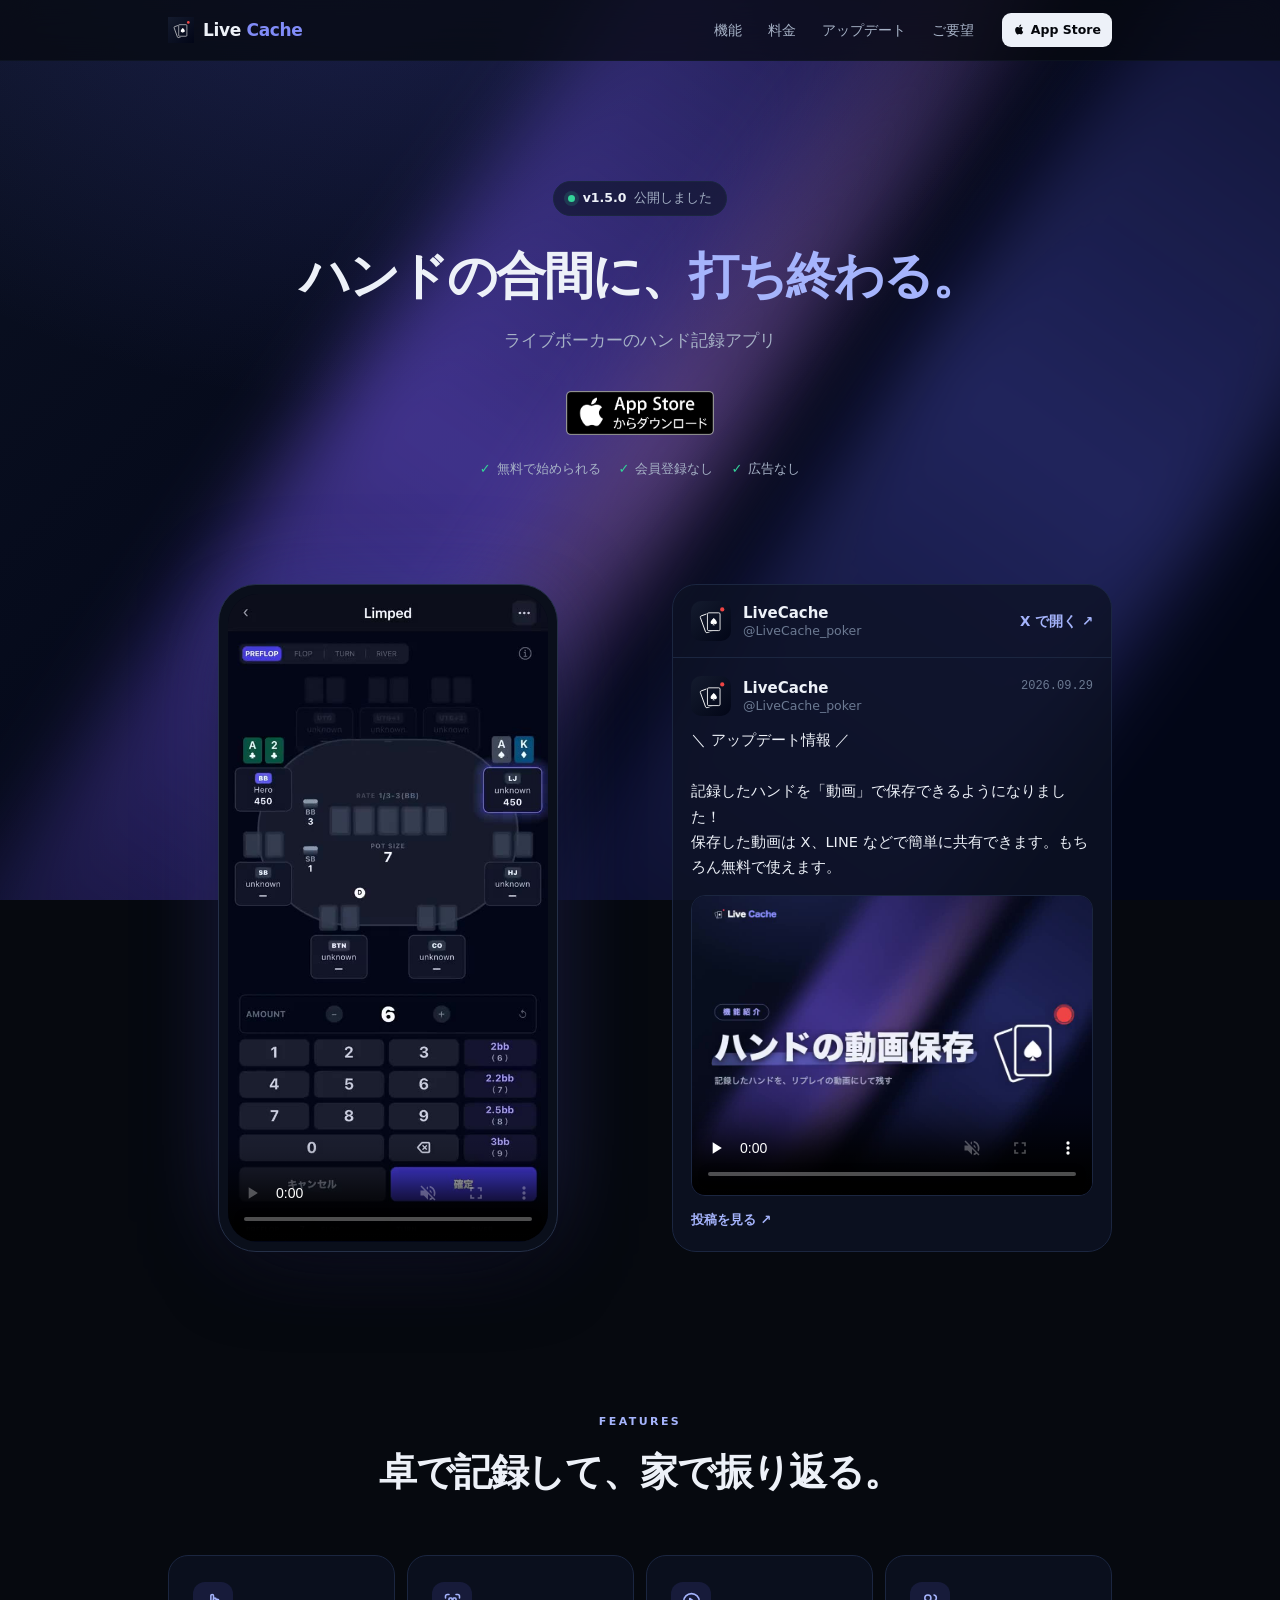
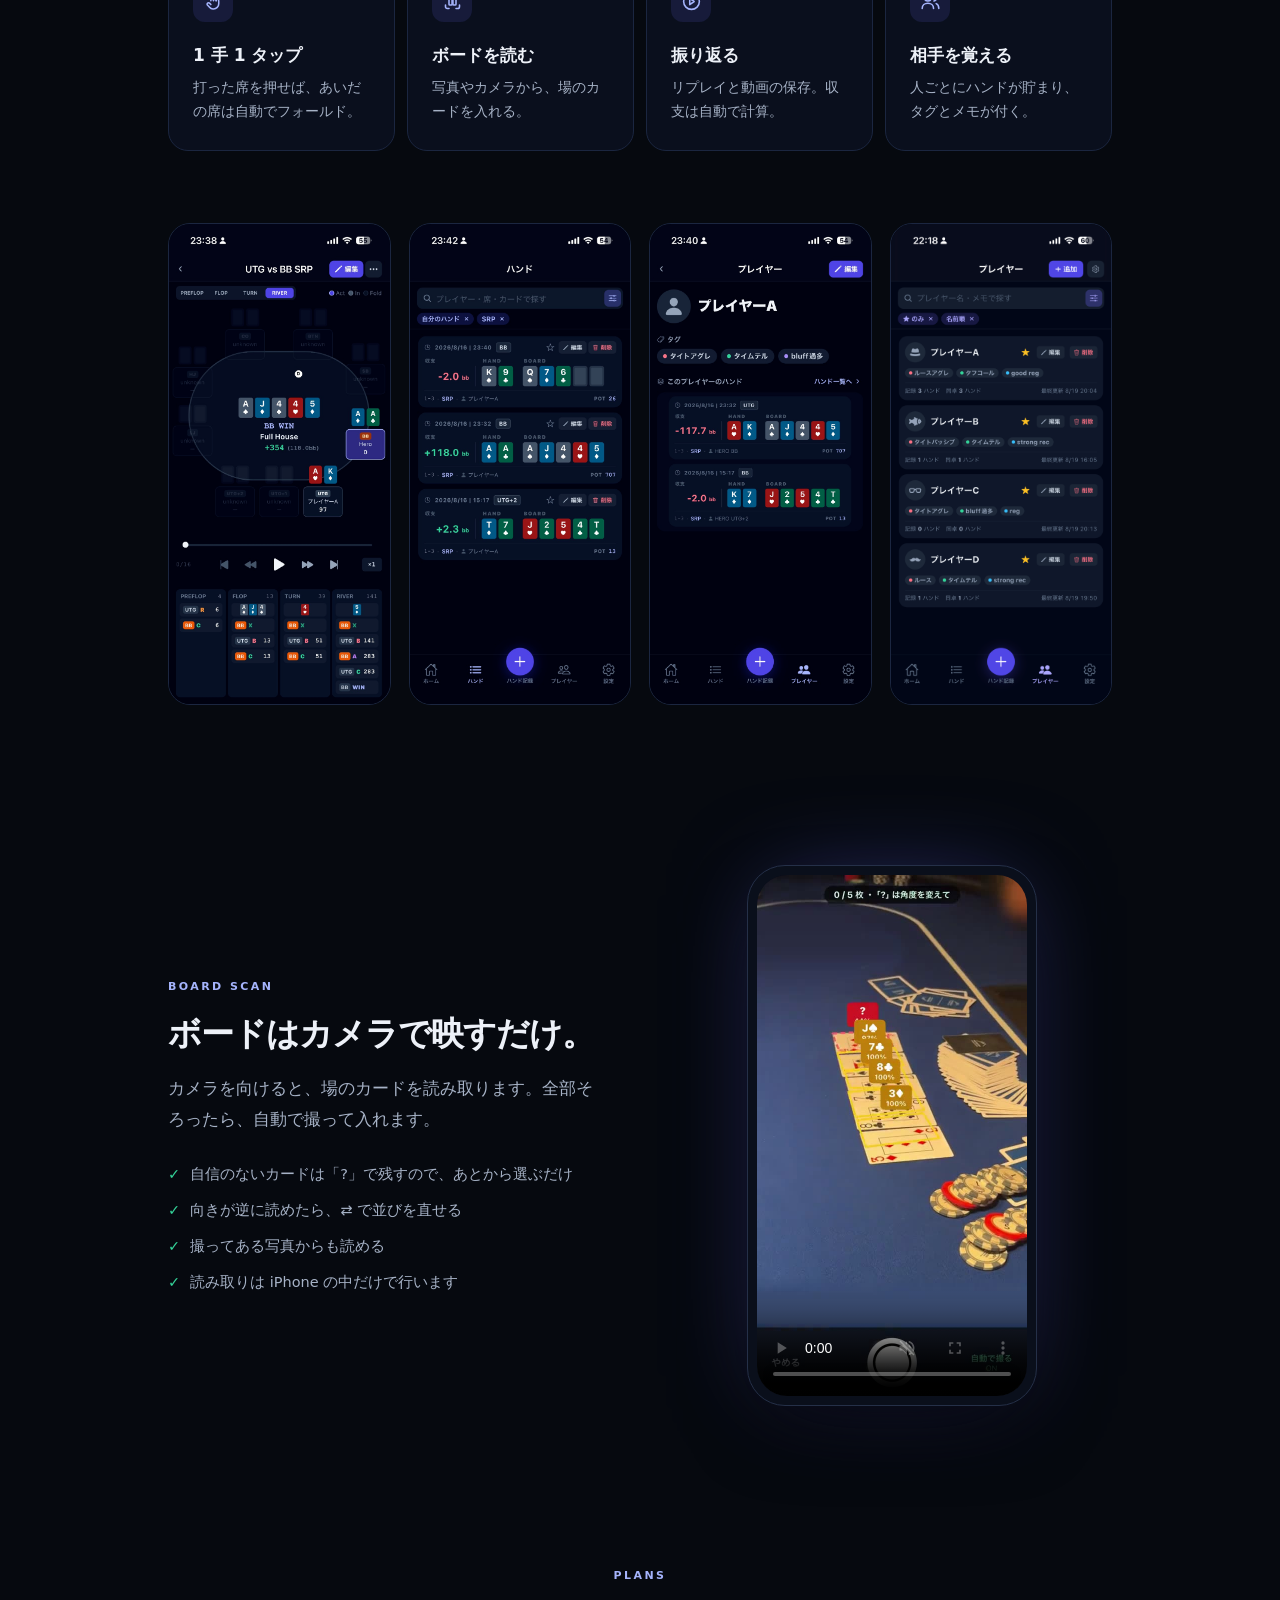
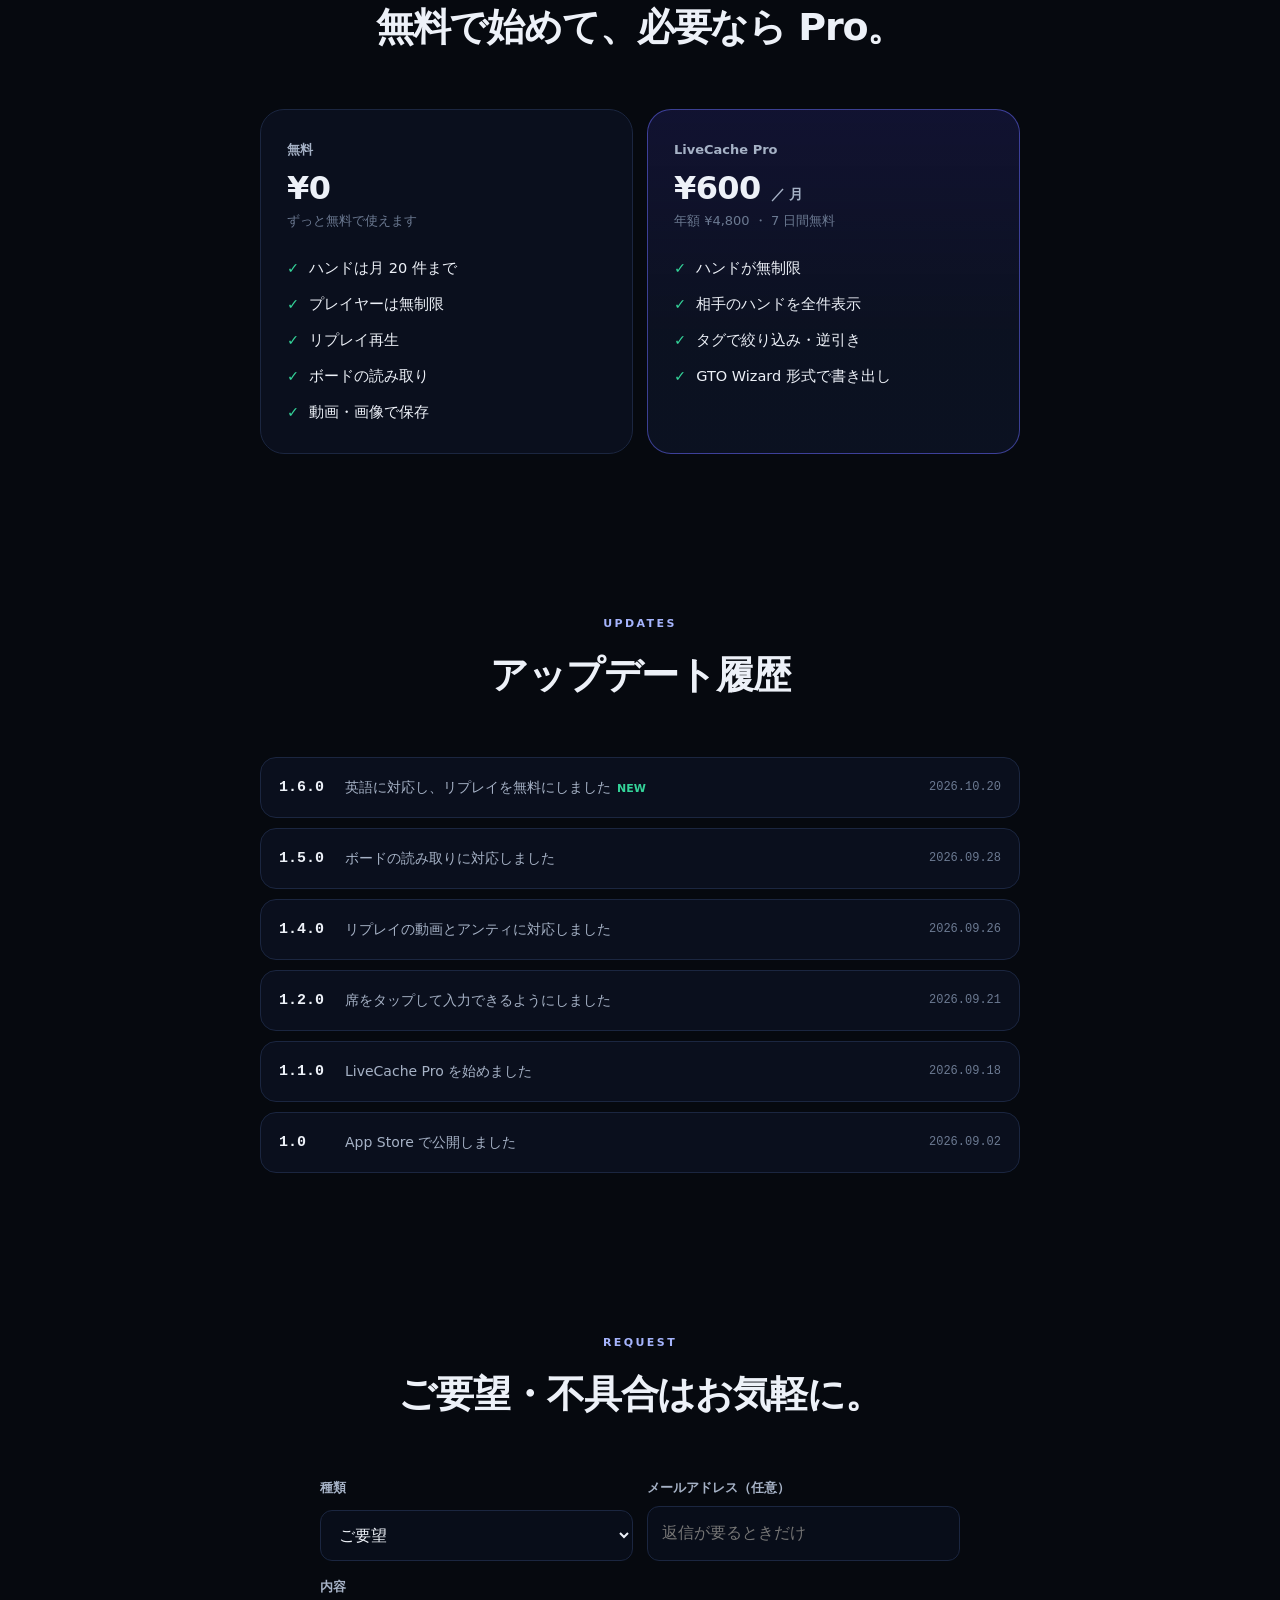
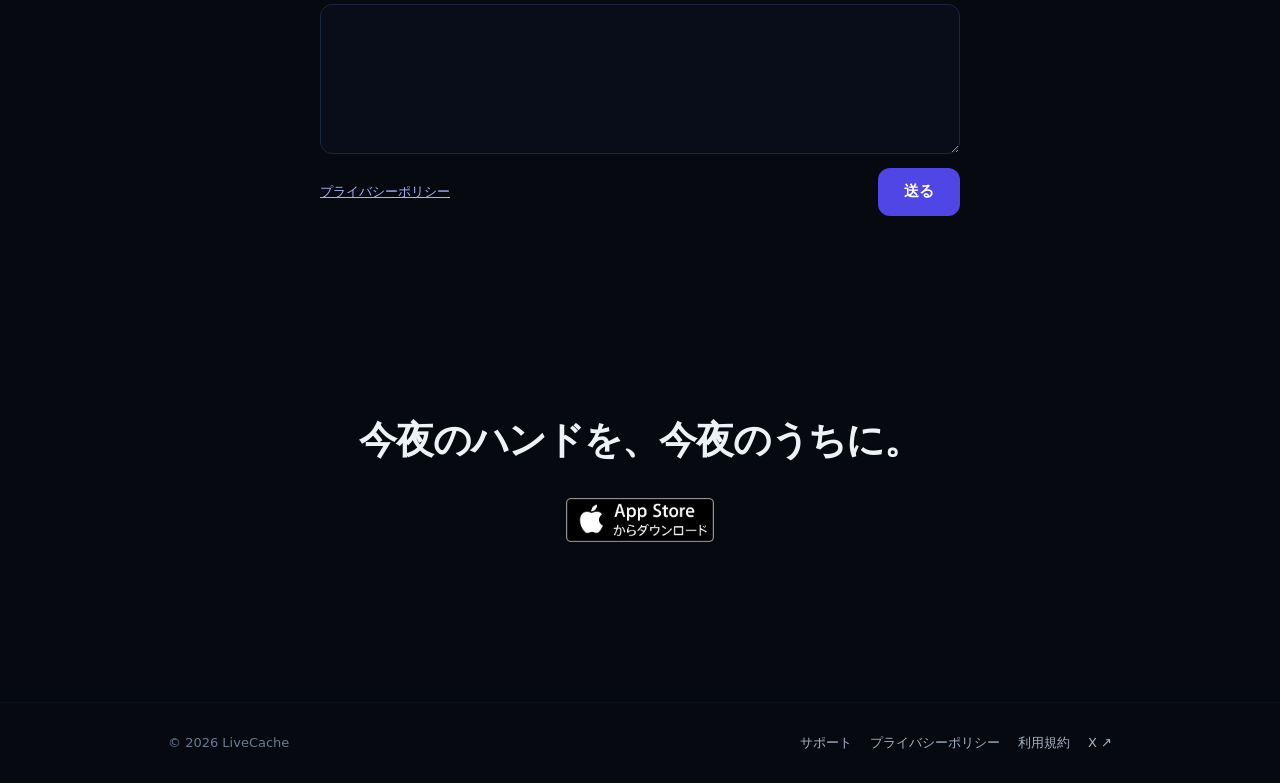
==== commit 9fd8217e: "docs: アップデート履歴に 1.6.0 を足し、リプレイを無料の欄へ移す 目的 - 1.6.0 が 2026-10-20 に公開され、リプレイ再生が無料になったため  変更 - アップデート履歴の" ====
--- a/index.html
+++ b/index.html
@@ -396,7 +396,7 @@
       <article class="feature">
         <div class="feature-ic"><svg><use href="#i-replay"/></svg></div>
         <h3>振り返る</h3>
-        <p>リプレイ<span class="pro-tag">PRO</span>と動画の保存。収支は自動で計算。</p>
+        <p>リプレイと動画の保存。収支は自動で計算。</p>
       </article>
       <article class="feature">
         <div class="feature-ic"><svg><use href="#i-people"/></svg></div>
@@ -448,6 +448,7 @@
         <ul>
           <li>ハンドは月 20 件まで</li>
           <li>プレイヤーは無制限</li>
+          <li>リプレイ再生</li>
           <li>ボードの読み取り</li>
           <li>動画・画像で保存</li>
         </ul>
@@ -458,7 +459,7 @@
         <div class="plan-sub">年額 ¥4,800 ・ 7 日間無料</div>
         <ul>
           <li>ハンドが無制限</li>
-          <li>リプレイ再生</li>
+          <li>相手のハンドを全件表示</li>
           <li>タグで絞り込み・逆引き</li>
           <li>GTO Wizard 形式で書き出し</li>
         </ul>
@@ -477,7 +478,17 @@
     <!-- 新しい版はいちばん上に足し、前の版の NEW を外す。日付は App Store で公開された日 -->
     <div class="updates">
       <details class="update">
-        <summary><span class="u-ver mono">1.5.0</span><span class="u-title">ボードの読み取りに対応しました<span class="u-new">NEW</span></span><span class="u-date mono">2026.09.28</span></summary>
+        <summary><span class="u-ver mono">1.6.0</span><span class="u-title">英語に対応し、リプレイを無料にしました<span class="u-new">NEW</span></span><span class="u-date mono">2026.10.20</span></summary>
+        <ul>
+          <li>英語に対応しました（設定の「言語」で切り替え）</li>
+          <li>リプレイ再生を無料にしました</li>
+          <li>相手より少ない額のオールイン（ショートオールイン）を入力できるようにしました</li>
+          <li>ボードのカメラで、横向きと拡大を案内するようにしました</li>
+          <li>不具合の報告・要望に、画像を添付できるようにしました</li>
+        </ul>
+      </details>
+      <details class="update">
+        <summary><span class="u-ver mono">1.5.0</span><span class="u-title">ボードの読み取りに対応しました</span><span class="u-date mono">2026.09.28</span></summary>
         <ul>
           <li>写真・カメラからボードを読めるようにしました</li>
           <li>リプレイの動画の保存を無料にしました</li>
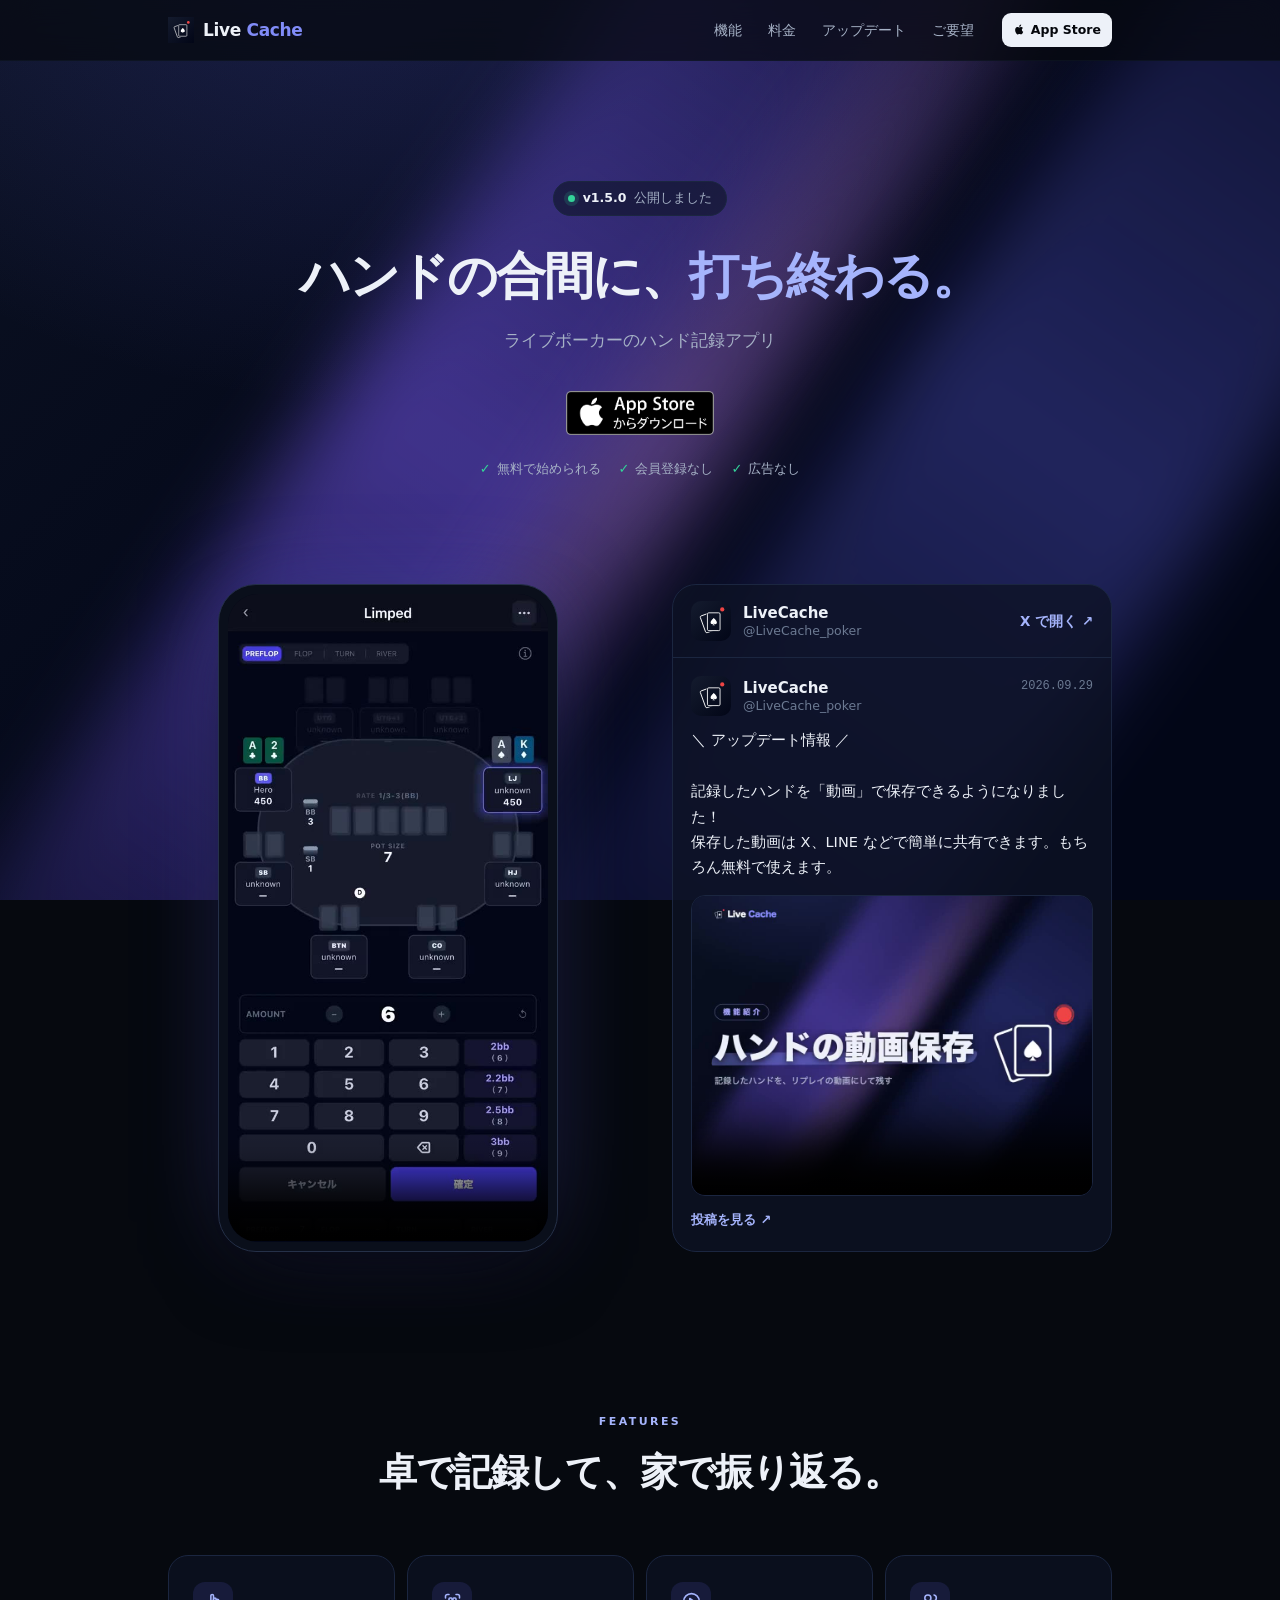
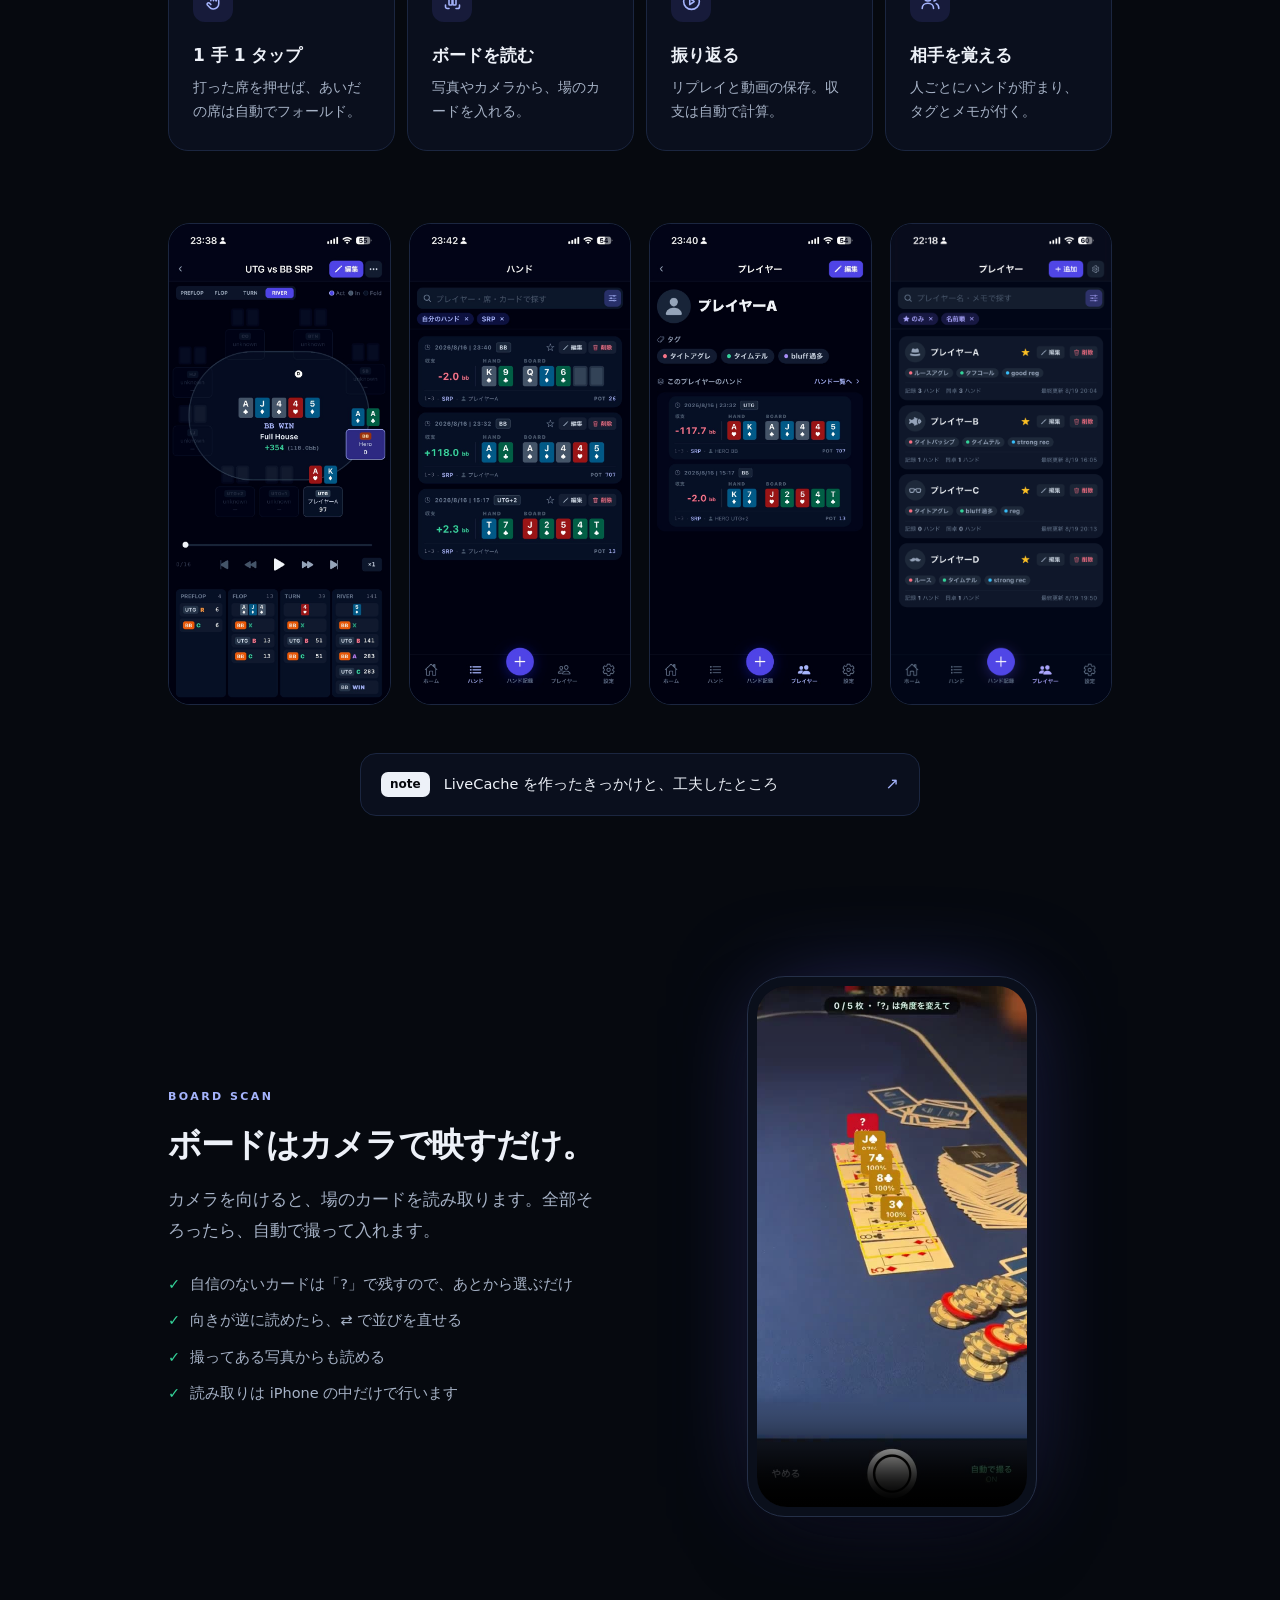
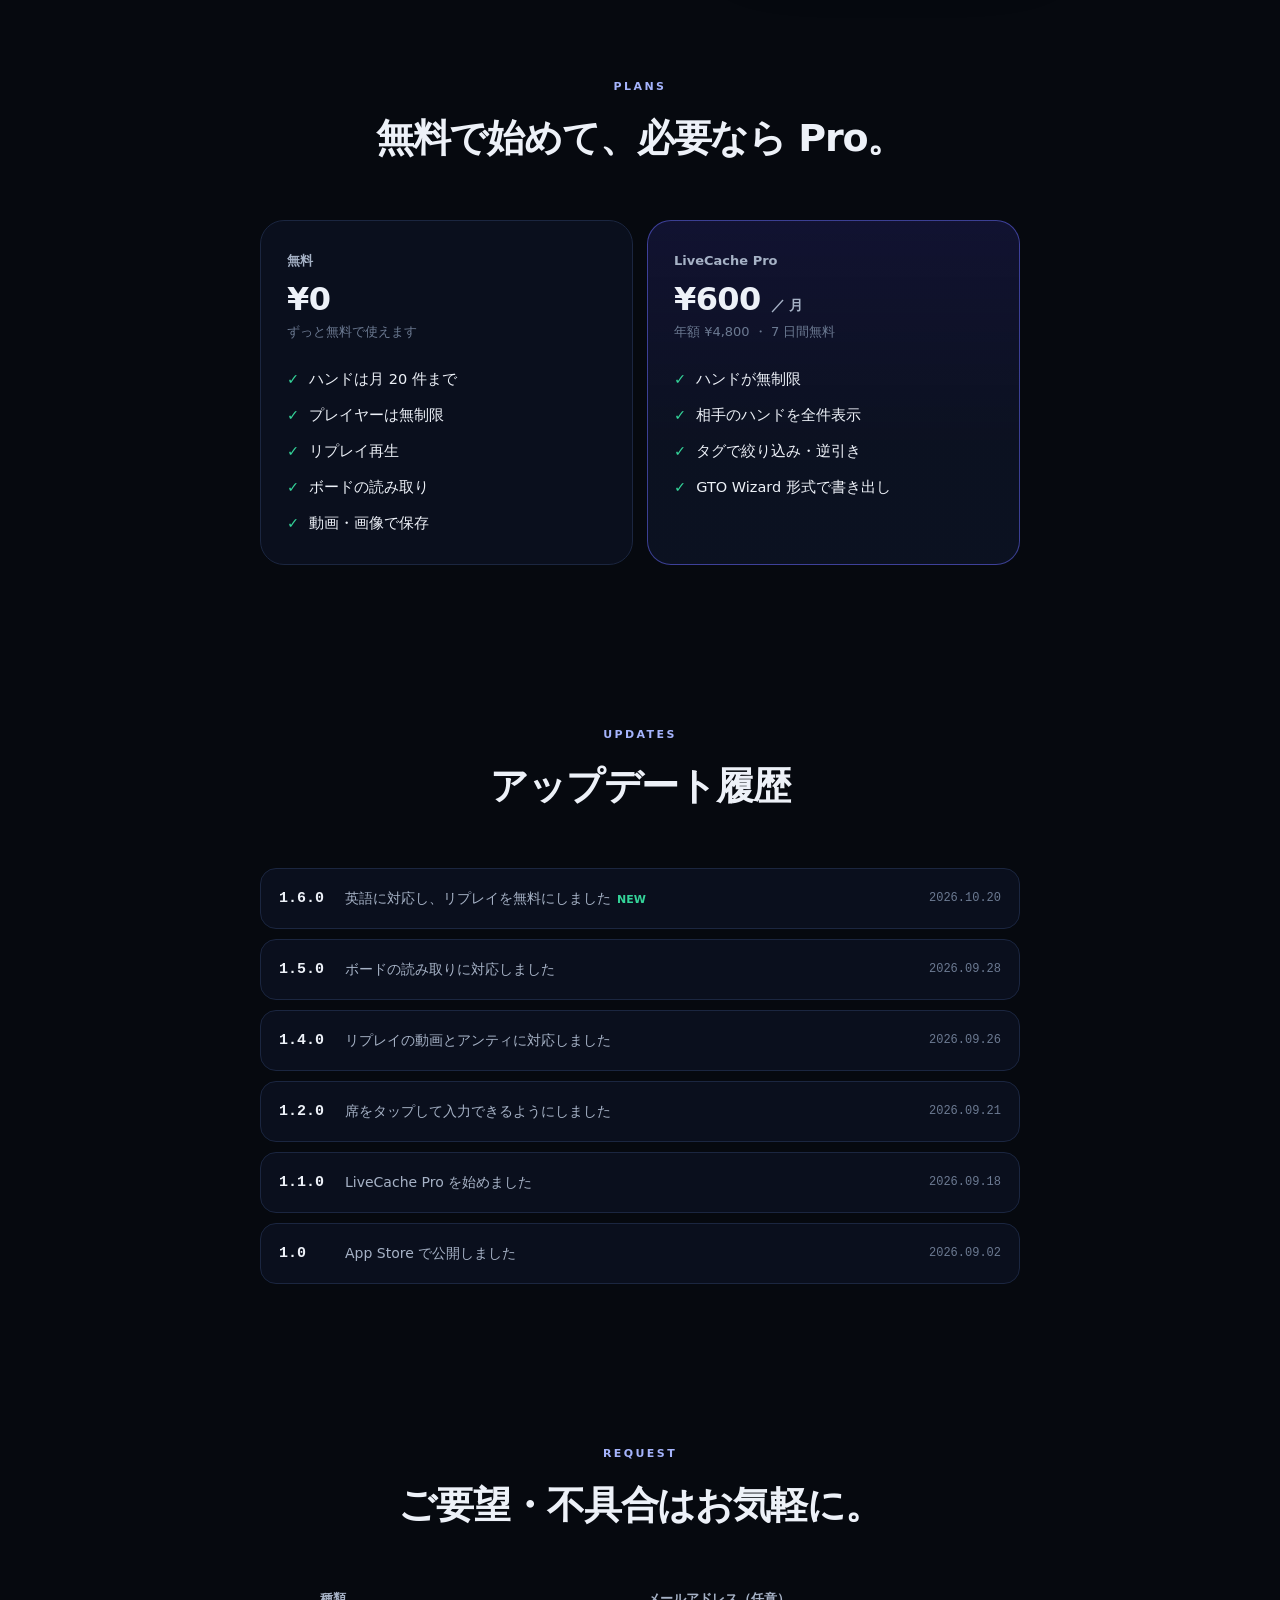
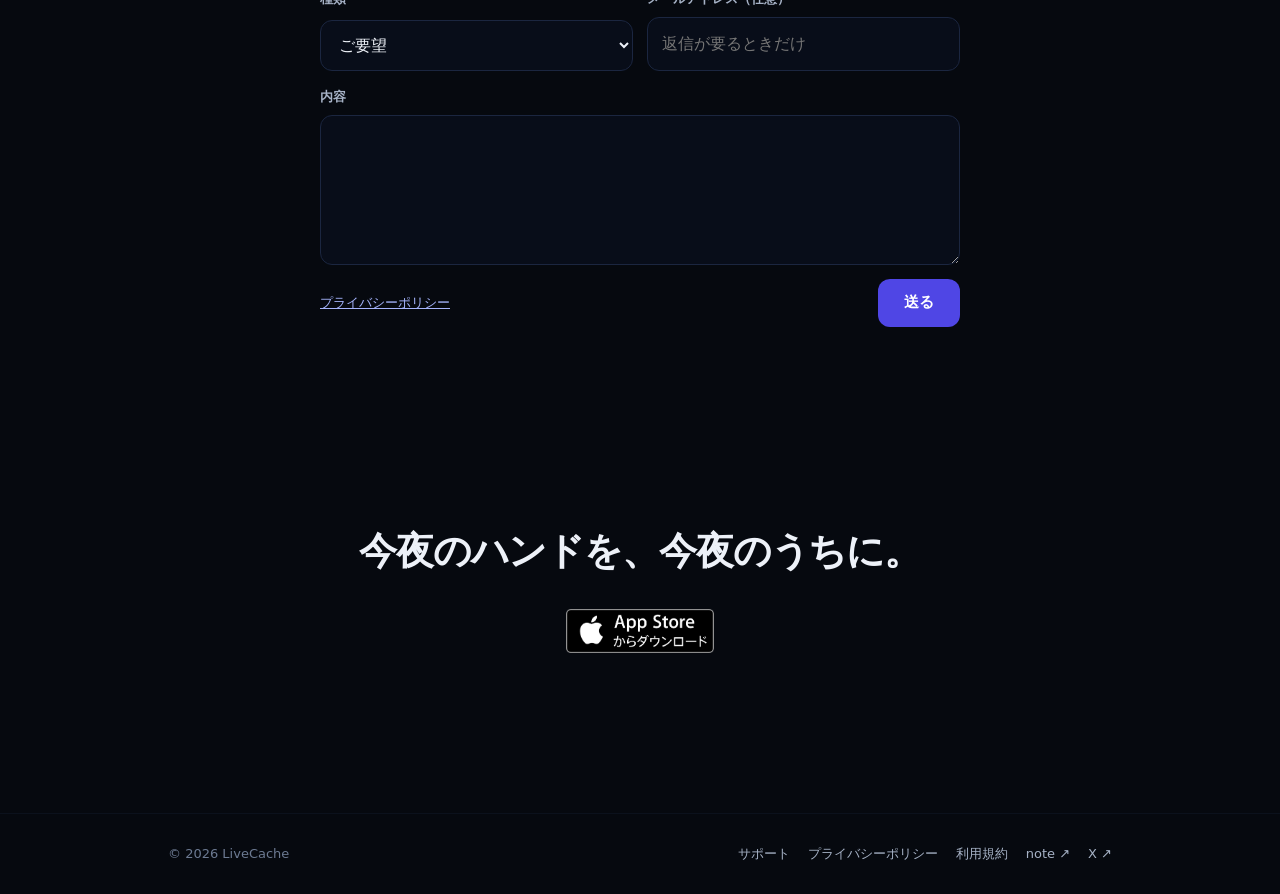
==== commit 052f61ed: "feat: トップと各ページの下に、note の記事へのリンクを足す 背景 - note に書いたアプリの紹介の記事を、Google に見つけてもらいやすくするため   - よそのページから張られたリ" ====
--- a/index.html
+++ b/index.html
@@ -44,7 +44,7 @@
   "description": "ライブポーカーのハンドと対戦相手を、iPhone で 1 手 1 タップで記録するアプリ。",
   "offers": { "@type": "Offer", "price": "0", "priceCurrency": "JPY" },
   "author": { "@type": "Person", "name": "YUTO YOSHIDA" },
-  "sameAs": ["https://x.com/LiveCache_poker"]
+  "sameAs": ["https://x.com/LiveCache_poker", "https://note.com/yutybass/n/naf13785d4c7a"]
 }
 </script>
 <style>
@@ -215,6 +215,13 @@
   @media (min-width: 760px) { .shots { grid-template-columns: repeat(4, minmax(0, 1fr)); gap: 18px; } }
   .shots img { width: 100%; height: auto; aspect-ratio: 744 / 1613; object-fit: cover; object-position: top; border-radius: 22px; border: 1px solid var(--line); }
 
+  /* note の記事へ（機能の画面写真の下）。作った訳と工夫を読みたい人向けの 1 行 */
+  .note-link { display: flex; align-items: center; gap: 14px; max-width: 560px; margin: clamp(32px, 7vw, 48px) auto 0; padding: 16px 20px;
+    border: 1px solid var(--line); border-radius: 16px; background: rgba(13,19,36,.7); color: var(--fg); text-decoration: none; }
+  .note-link:hover { border-color: rgba(99,102,241,.55); }
+  .note-link b { flex: none; padding: 2px 9px; border-radius: 7px; background: var(--fg); color: #05070C; font-size: 12px; font-weight: 800; }
+  .note-link span { flex: 1; min-width: 0; font-size: 14.5px; line-height: 1.6; }
+  .note-link i { flex: none; font-style: normal; color: var(--indigo-300); }
   /* ---------- 料金 ---------- */
   .plans { display: grid; grid-template-columns: minmax(0, 1fr); gap: 14px; max-width: 760px; margin: 0 auto; }
   @media (min-width: 680px) { .plans { grid-template-columns: repeat(2, minmax(0, 1fr)); } }
@@ -410,6 +417,9 @@
       <img src="./img/shot-player.png" alt="プレイヤー詳細の画面" loading="lazy" width="744" height="1613">
       <img src="./img/shot-tags.png" alt="プレイヤー一覧の画面" loading="lazy" width="1179" height="2556">
     </div>
+    <a class="note-link" href="https://note.com/yutybass/n/naf13785d4c7a" target="_blank" rel="noopener">
+      <b>note</b><span>LiveCache を作ったきっかけと、工夫したところ</span><i>↗</i>
+    </a>
   </div>
 </section>
 
@@ -585,6 +595,7 @@
       <a href="./support.html">サポート</a>
       <a href="./privacy.html">プライバシーポリシー</a>
       <a href="./terms.html">利用規約</a>
+      <a href="https://note.com/yutybass/n/naf13785d4c7a" target="_blank" rel="noopener">note ↗</a>
       <a href="https://x.com/LiveCache_poker" target="_blank" rel="noopener">X ↗</a>
     </span>
   </div>
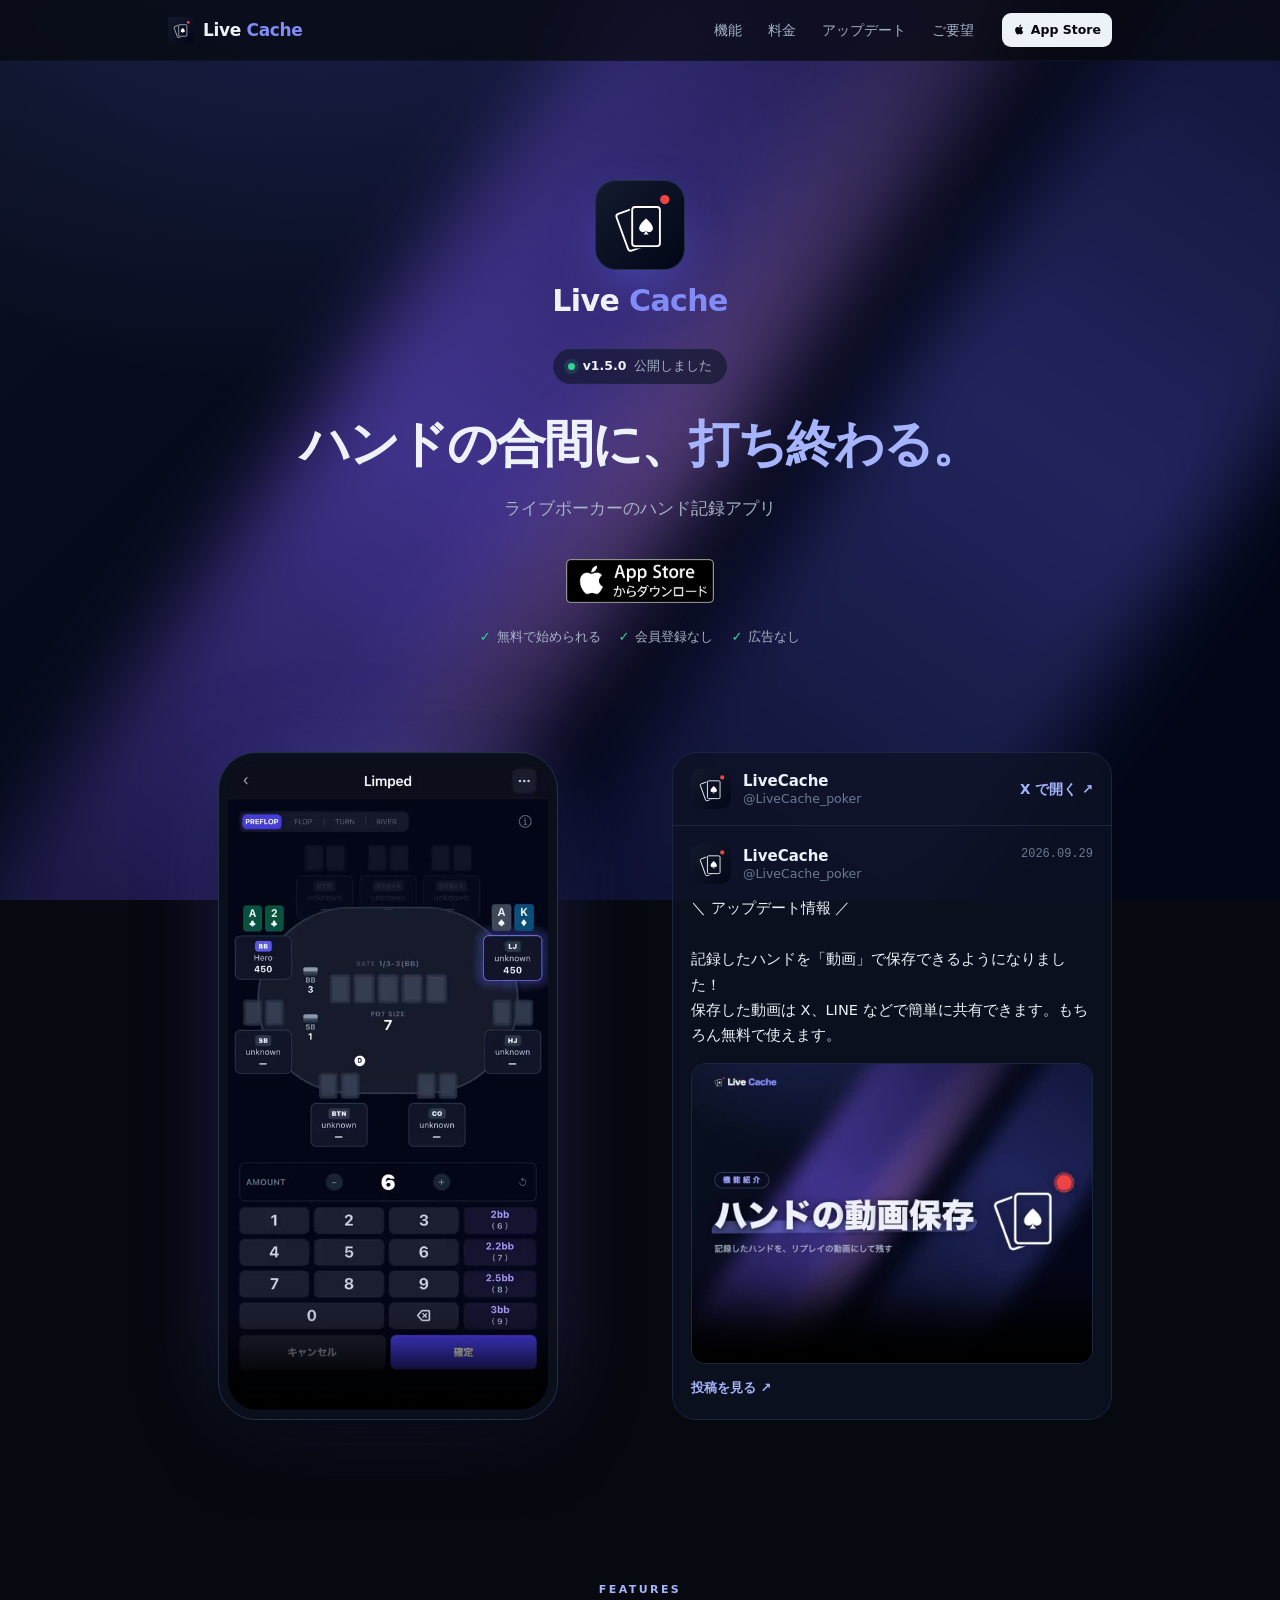
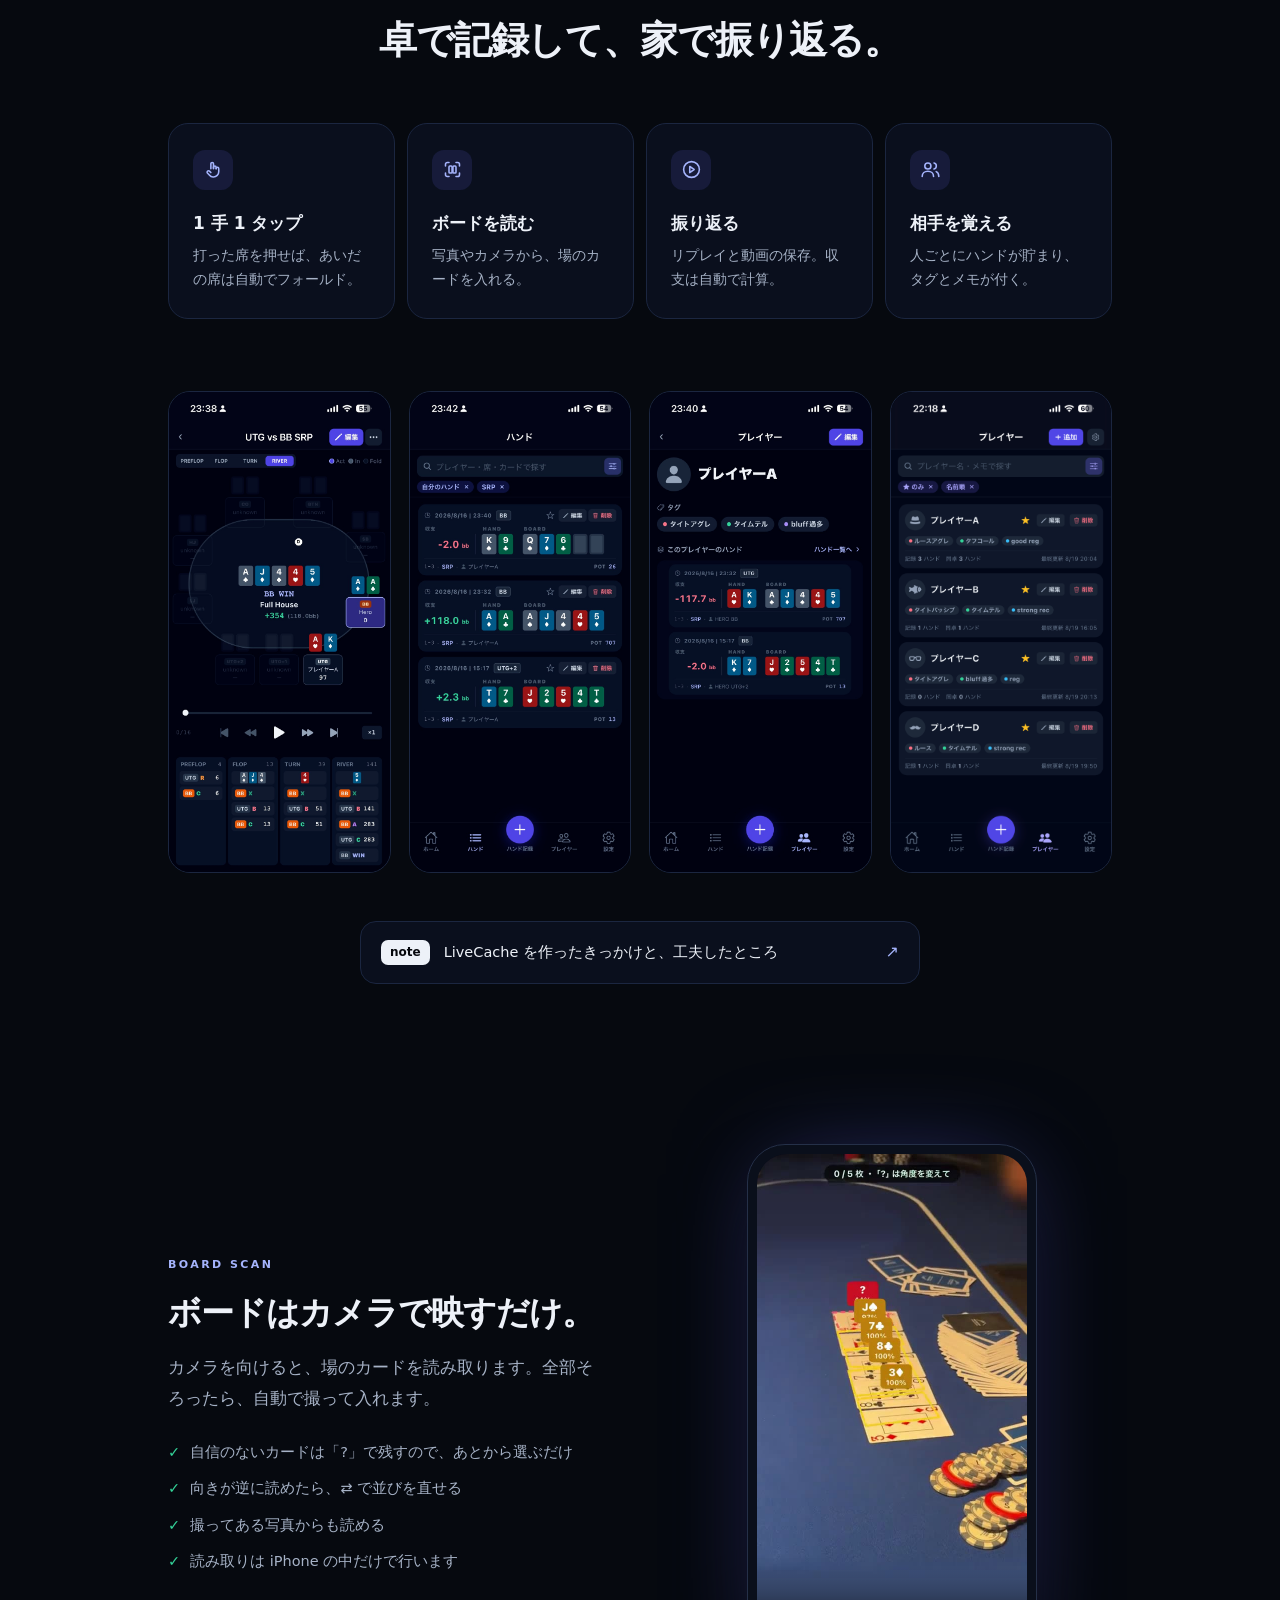
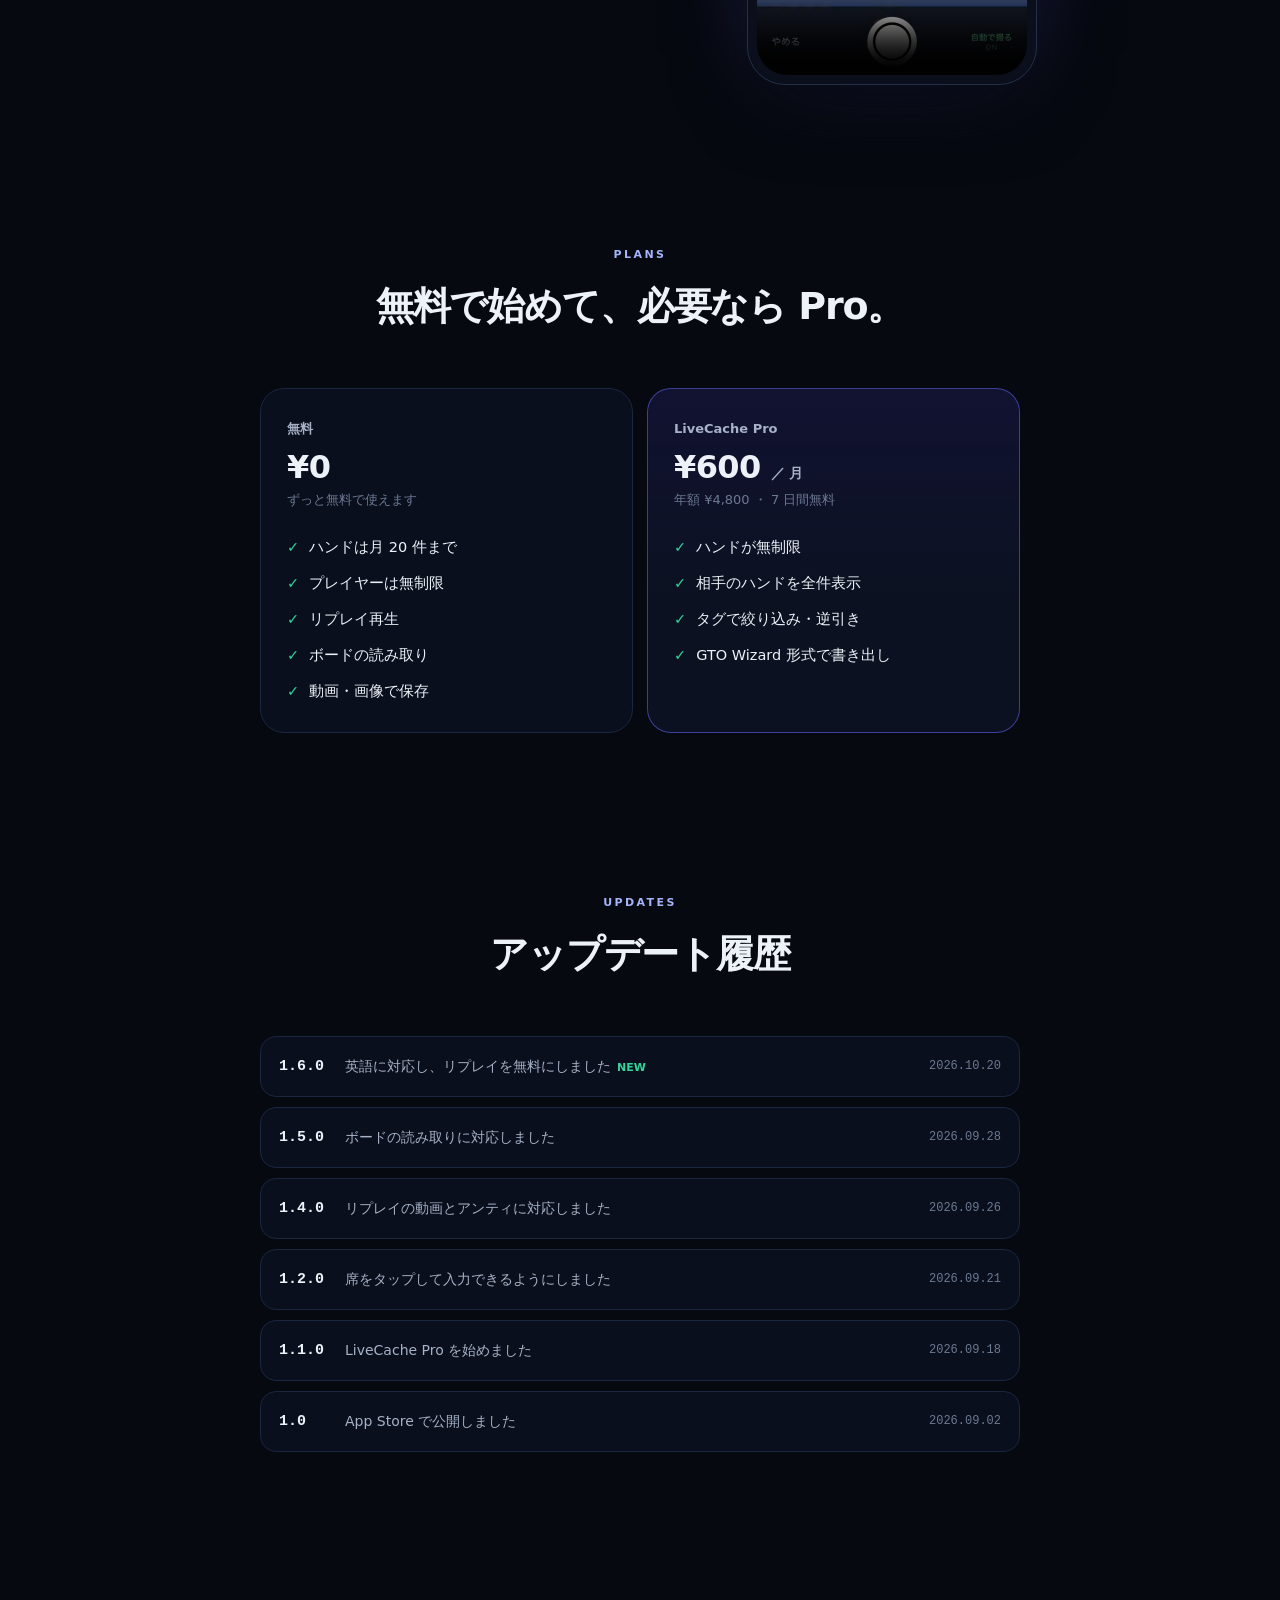
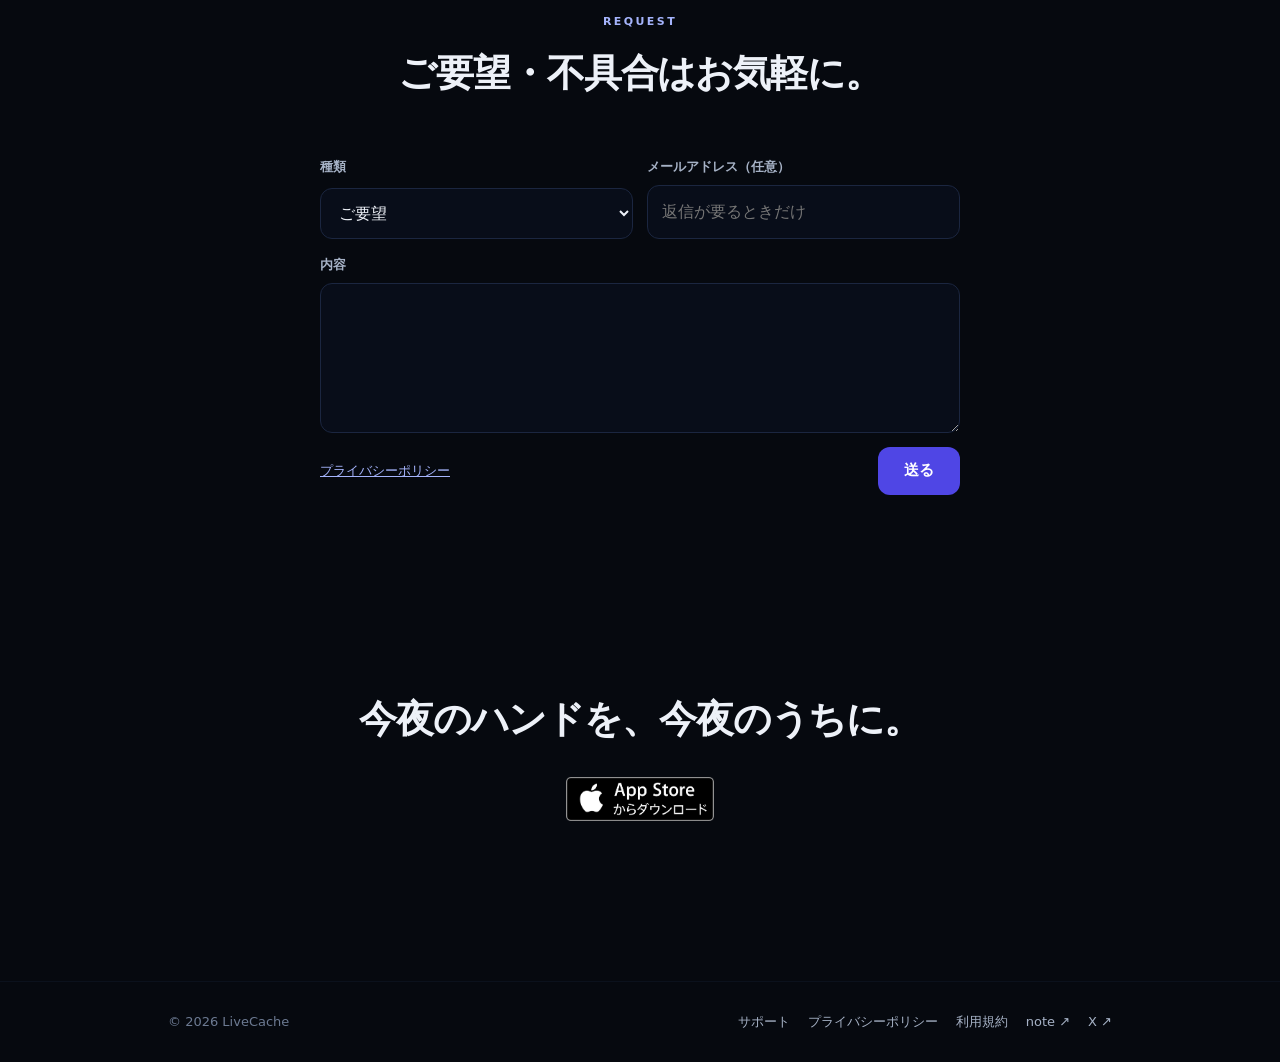
==== commit d78554ec: "feat: トップのいちばん上に、アプリのアイコンと名前を出す 背景 - 開いてすぐ、何のアプリのページかが分かるようにするため   - これまでは左上の小さな名乗りだけで、まん中の見出しにはアプリの" ====
--- a/index.html
+++ b/index.html
@@ -149,6 +149,11 @@
   .hero h1 { margin-top: 28px; font-size: clamp(18px, 6.2vw, 50px); line-height: 1.3; letter-spacing: -.04em; font-weight: 800; white-space: nowrap; }
   .hero h1 em { font-style: normal; color: var(--indigo-300); }
   .hero .store-row { margin-top: 36px; }
+  /* いちばん上のアイコンと名乗り（アプリのアイコンの形で角を丸める）。名乗りの色は左上と同じ */
+  .hero-brand { display: flex; flex-direction: column; align-items: center; gap: 14px; margin-bottom: 30px; }
+  .hero-brand img { width: clamp(72px, 18vw, 88px); height: auto; border-radius: 22.5%; box-shadow: 0 0 0 1px #253048, 0 18px 50px -12px rgba(99,102,241,.6); }
+  .hero-brand b { font-size: clamp(24px, 6.4vw, 30px); font-weight: 800; letter-spacing: -.02em; line-height: 1.2; }
+  .hero-brand em { font-style: normal; color: #818CF8; }
   .facts { list-style: none; display: flex; flex-wrap: wrap; justify-content: center; gap: 6px 18px; margin: 22px 0 0; padding: 0; font-size: 13px; color: var(--fg-2); }
   .facts li { display: inline-flex; align-items: center; gap: 6px; }
   .facts li::before { content: "✓"; color: var(--win); font-weight: 800; }
@@ -319,6 +324,7 @@
 <!-- ================= ヒーロー ================= -->
 <section class="hero">
   <div class="wrap">
+    <div class="hero-brand"><img src="./img/icon.svg" alt="" width="88" height="88"><b>Live <em>Cache</em></b></div>
     <a class="ver" href="#updates"><i aria-hidden="true"></i><b>v1.5.0</b> 公開しました</a>
     <h1>ハンドの合間に、<em>打ち終わる。</em></h1>
     <p class="lede">ライブポーカーのハンド記録アプリ</p>
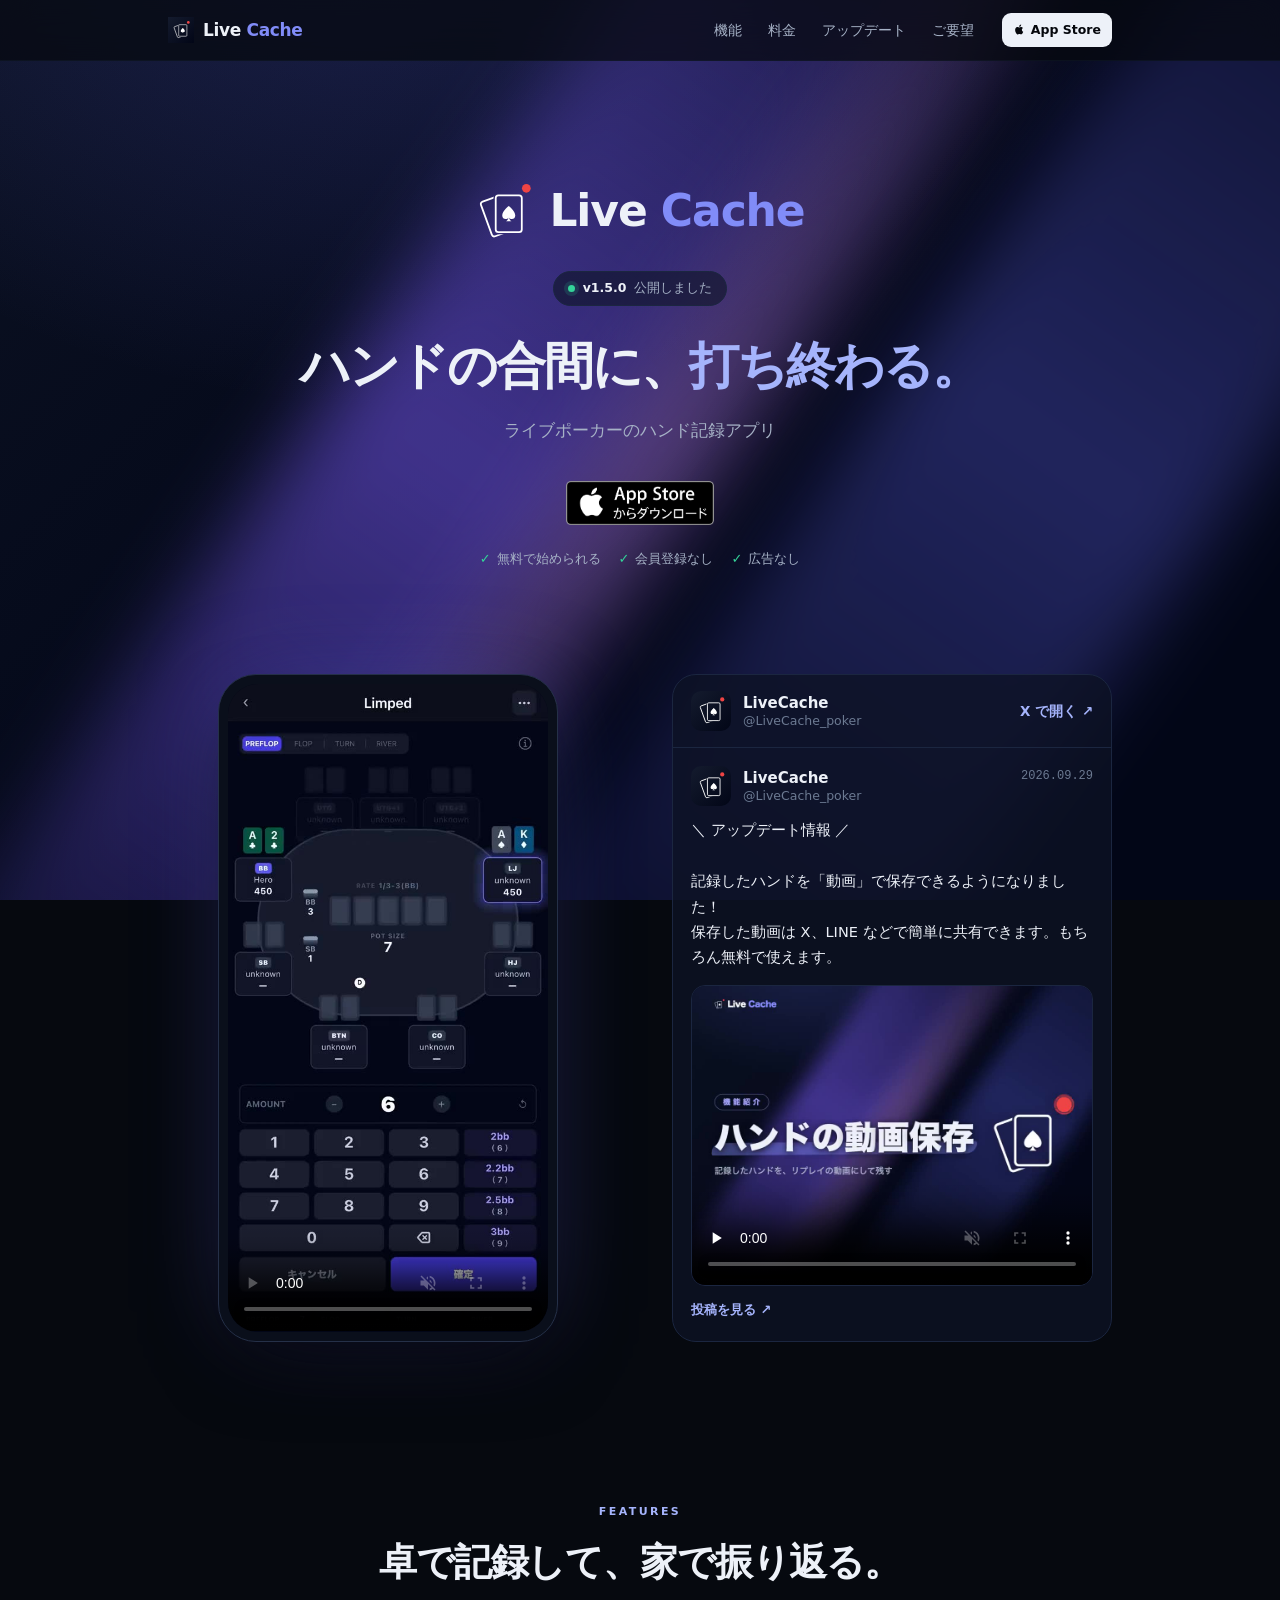
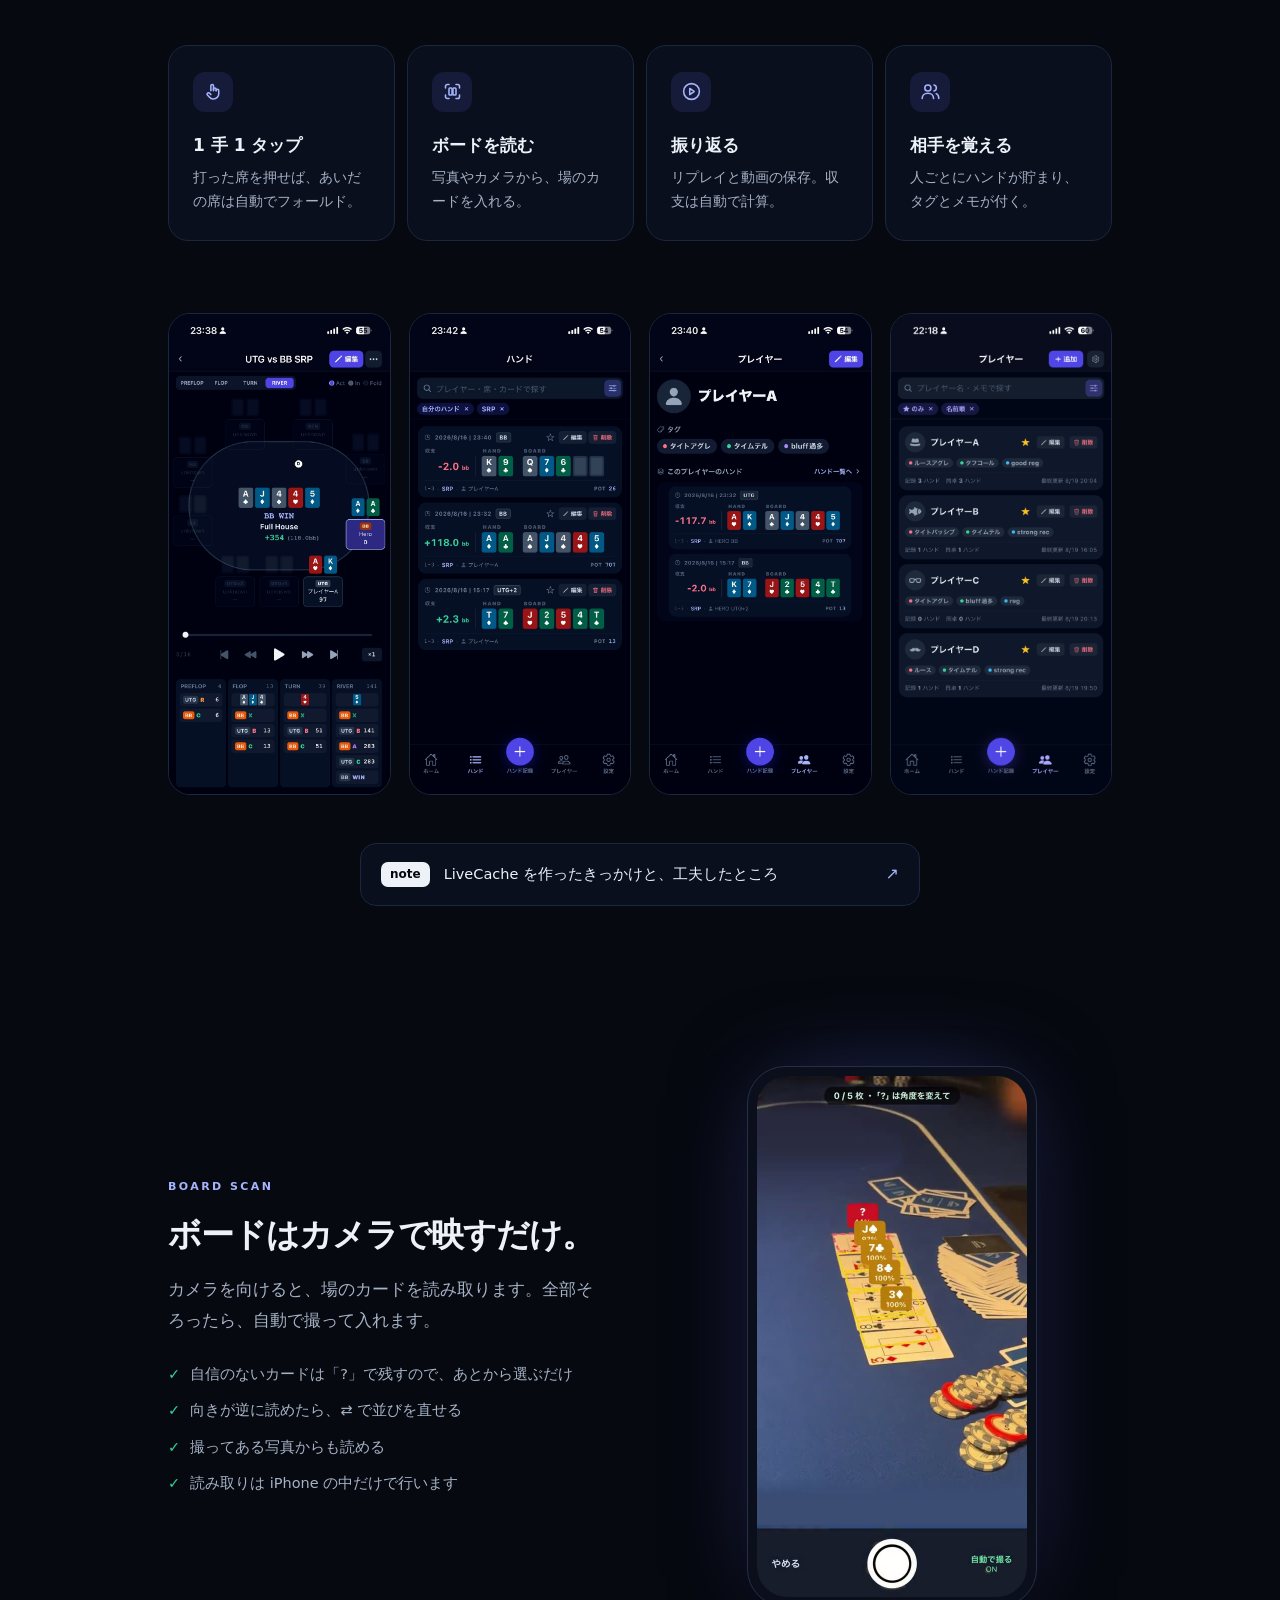
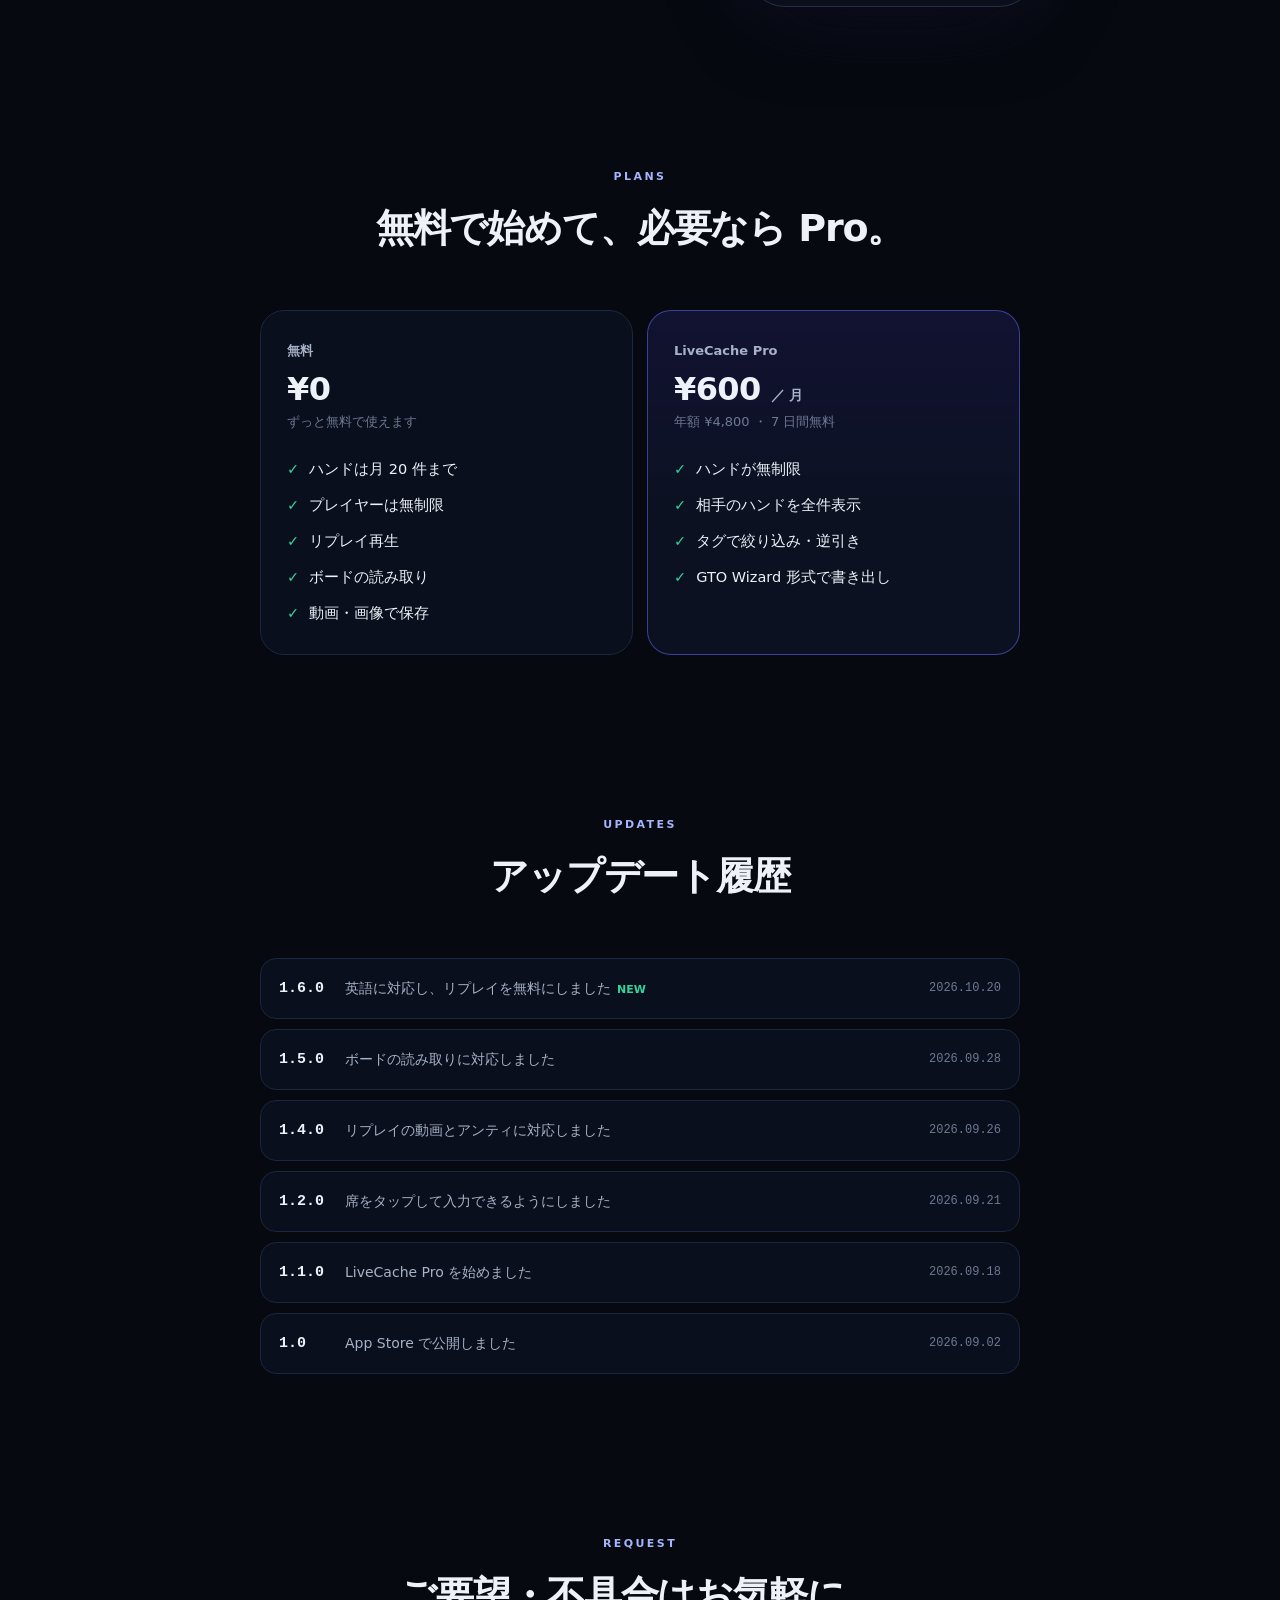
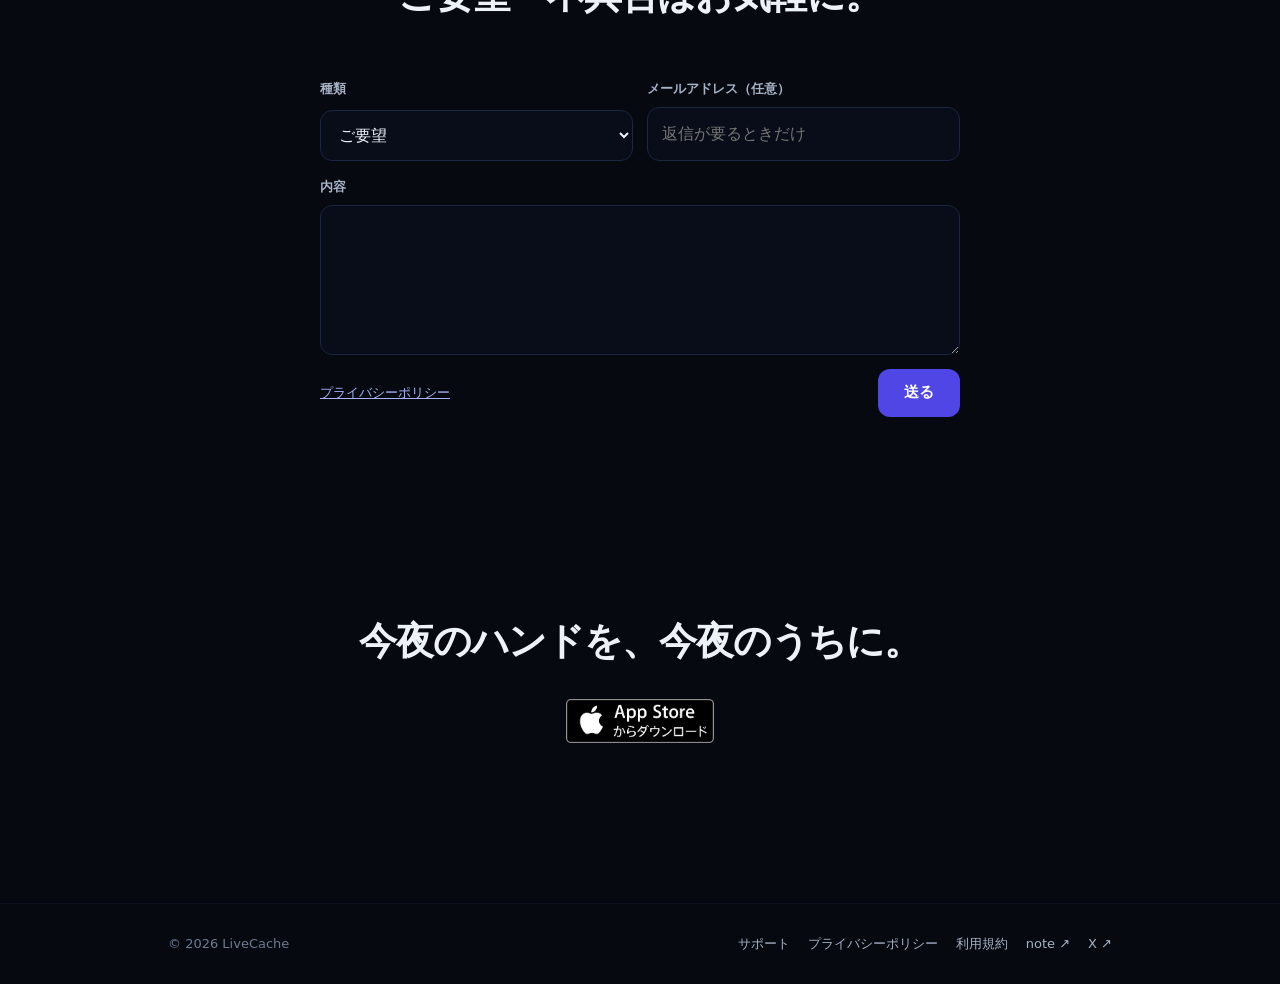
==== commit aa5719f0: "feat: トップのアイコンと名前を横並びにし、アイコンの地を抜く 背景 - 左上の名乗りと同じ形で出したい、とユーザーから   - 縦に積むとアイコンだけが目立ち、名乗りに見えなかった  変更 - " ====
--- a/index.html
+++ b/index.html
@@ -149,10 +149,10 @@
   .hero h1 { margin-top: 28px; font-size: clamp(18px, 6.2vw, 50px); line-height: 1.3; letter-spacing: -.04em; font-weight: 800; white-space: nowrap; }
   .hero h1 em { font-style: normal; color: var(--indigo-300); }
   .hero .store-row { margin-top: 36px; }
-  /* いちばん上のアイコンと名乗り（アプリのアイコンの形で角を丸める）。名乗りの色は左上と同じ */
-  .hero-brand { display: flex; flex-direction: column; align-items: center; gap: 14px; margin-bottom: 30px; }
-  .hero-brand img { width: clamp(72px, 18vw, 88px); height: auto; border-radius: 22.5%; box-shadow: 0 0 0 1px #253048, 0 18px 50px -12px rgba(99,102,241,.6); }
-  .hero-brand b { font-size: clamp(24px, 6.4vw, 30px); font-weight: 800; letter-spacing: -.02em; line-height: 1.2; }
+  /* いちばん上のアイコンと名乗り。左上の名乗りと同じ横並びで、アイコンは地を抜いた形（img/mark.svg） */
+  .hero-brand { display: flex; align-items: center; justify-content: center; gap: clamp(10px, 2.6vw, 14px); margin-bottom: 30px; }
+  .hero-brand img { width: clamp(46px, 12vw, 60px); height: auto; }
+  .hero-brand b { font-size: clamp(32px, 8.4vw, 44px); font-weight: 800; letter-spacing: -.025em; line-height: 1; }
   .hero-brand em { font-style: normal; color: #818CF8; }
   .facts { list-style: none; display: flex; flex-wrap: wrap; justify-content: center; gap: 6px 18px; margin: 22px 0 0; padding: 0; font-size: 13px; color: var(--fg-2); }
   .facts li { display: inline-flex; align-items: center; gap: 6px; }
@@ -324,7 +324,7 @@
 <!-- ================= ヒーロー ================= -->
 <section class="hero">
   <div class="wrap">
-    <div class="hero-brand"><img src="./img/icon.svg" alt="" width="88" height="88"><b>Live <em>Cache</em></b></div>
+    <div class="hero-brand"><img src="./img/mark.svg" alt="" width="64" height="64"><b>Live <em>Cache</em></b></div>
     <a class="ver" href="#updates"><i aria-hidden="true"></i><b>v1.5.0</b> 公開しました</a>
     <h1>ハンドの合間に、<em>打ち終わる。</em></h1>
     <p class="lede">ライブポーカーのハンド記録アプリ</p>
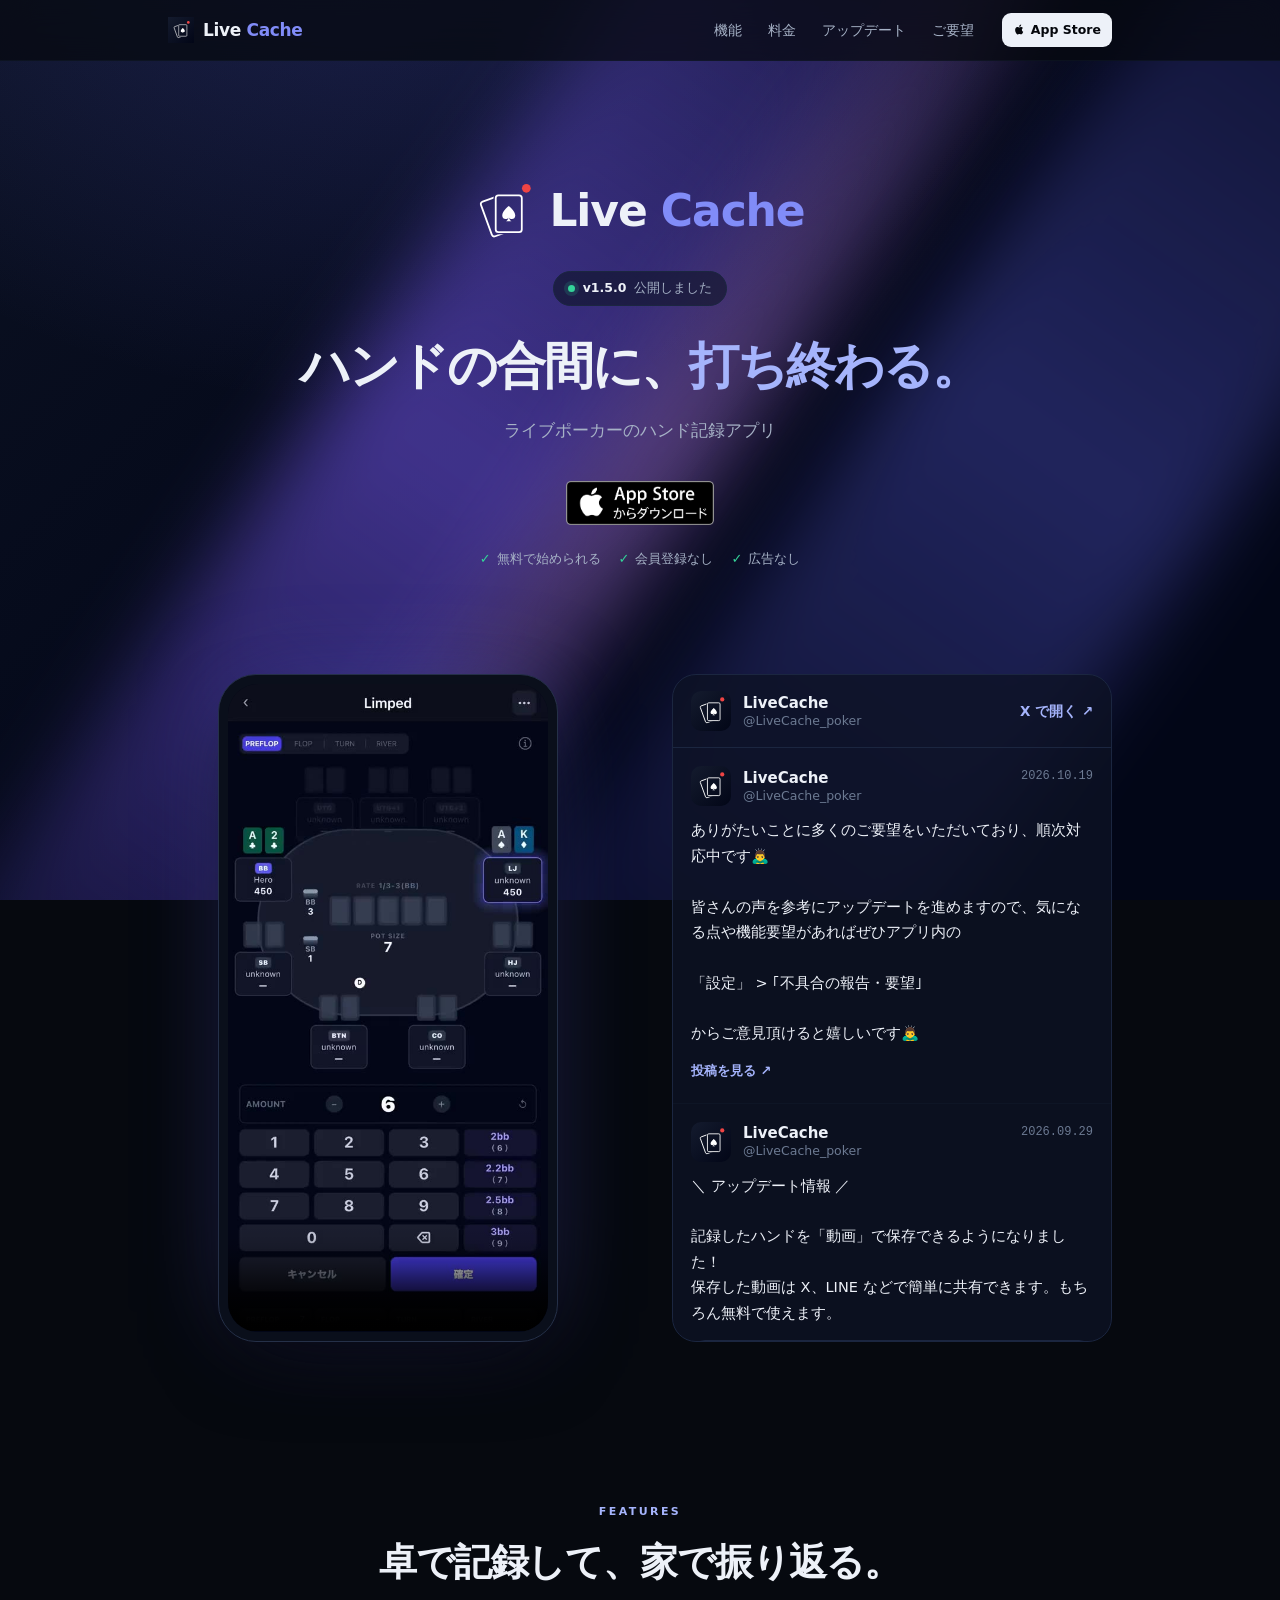
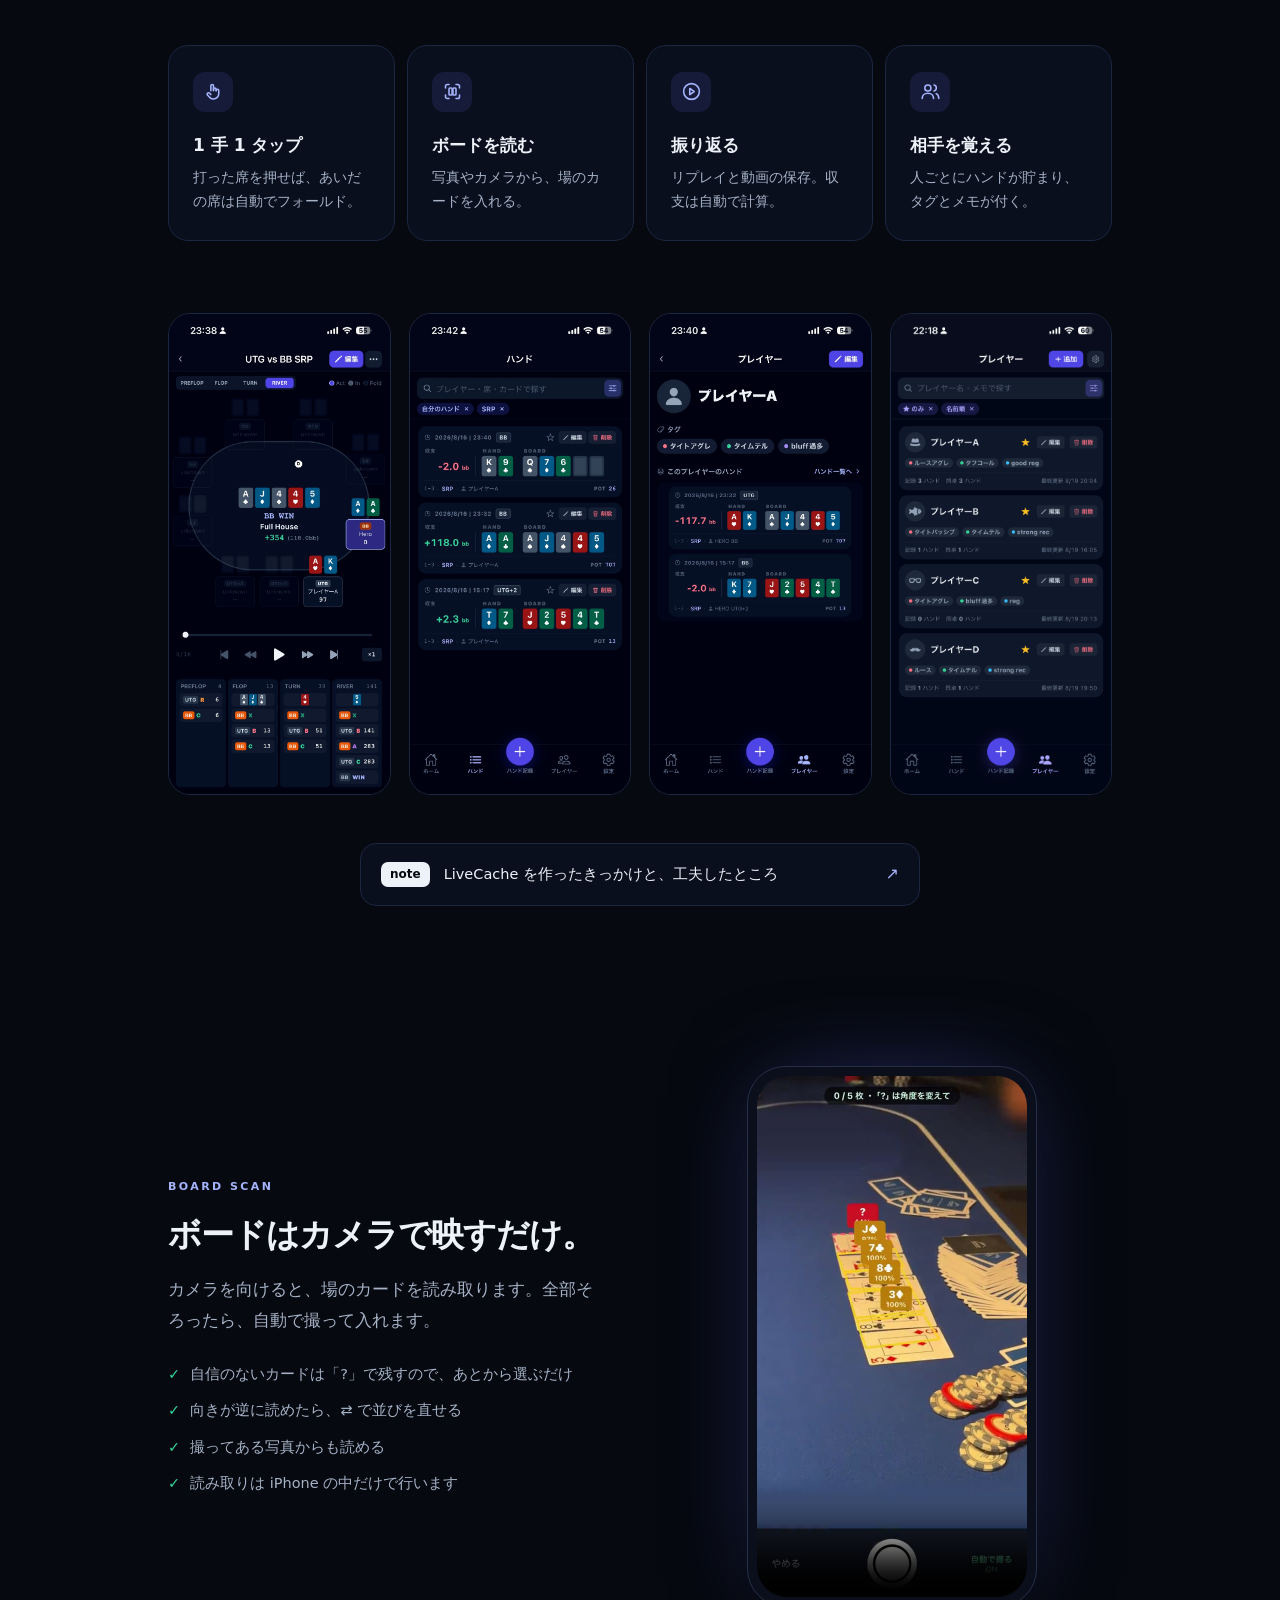
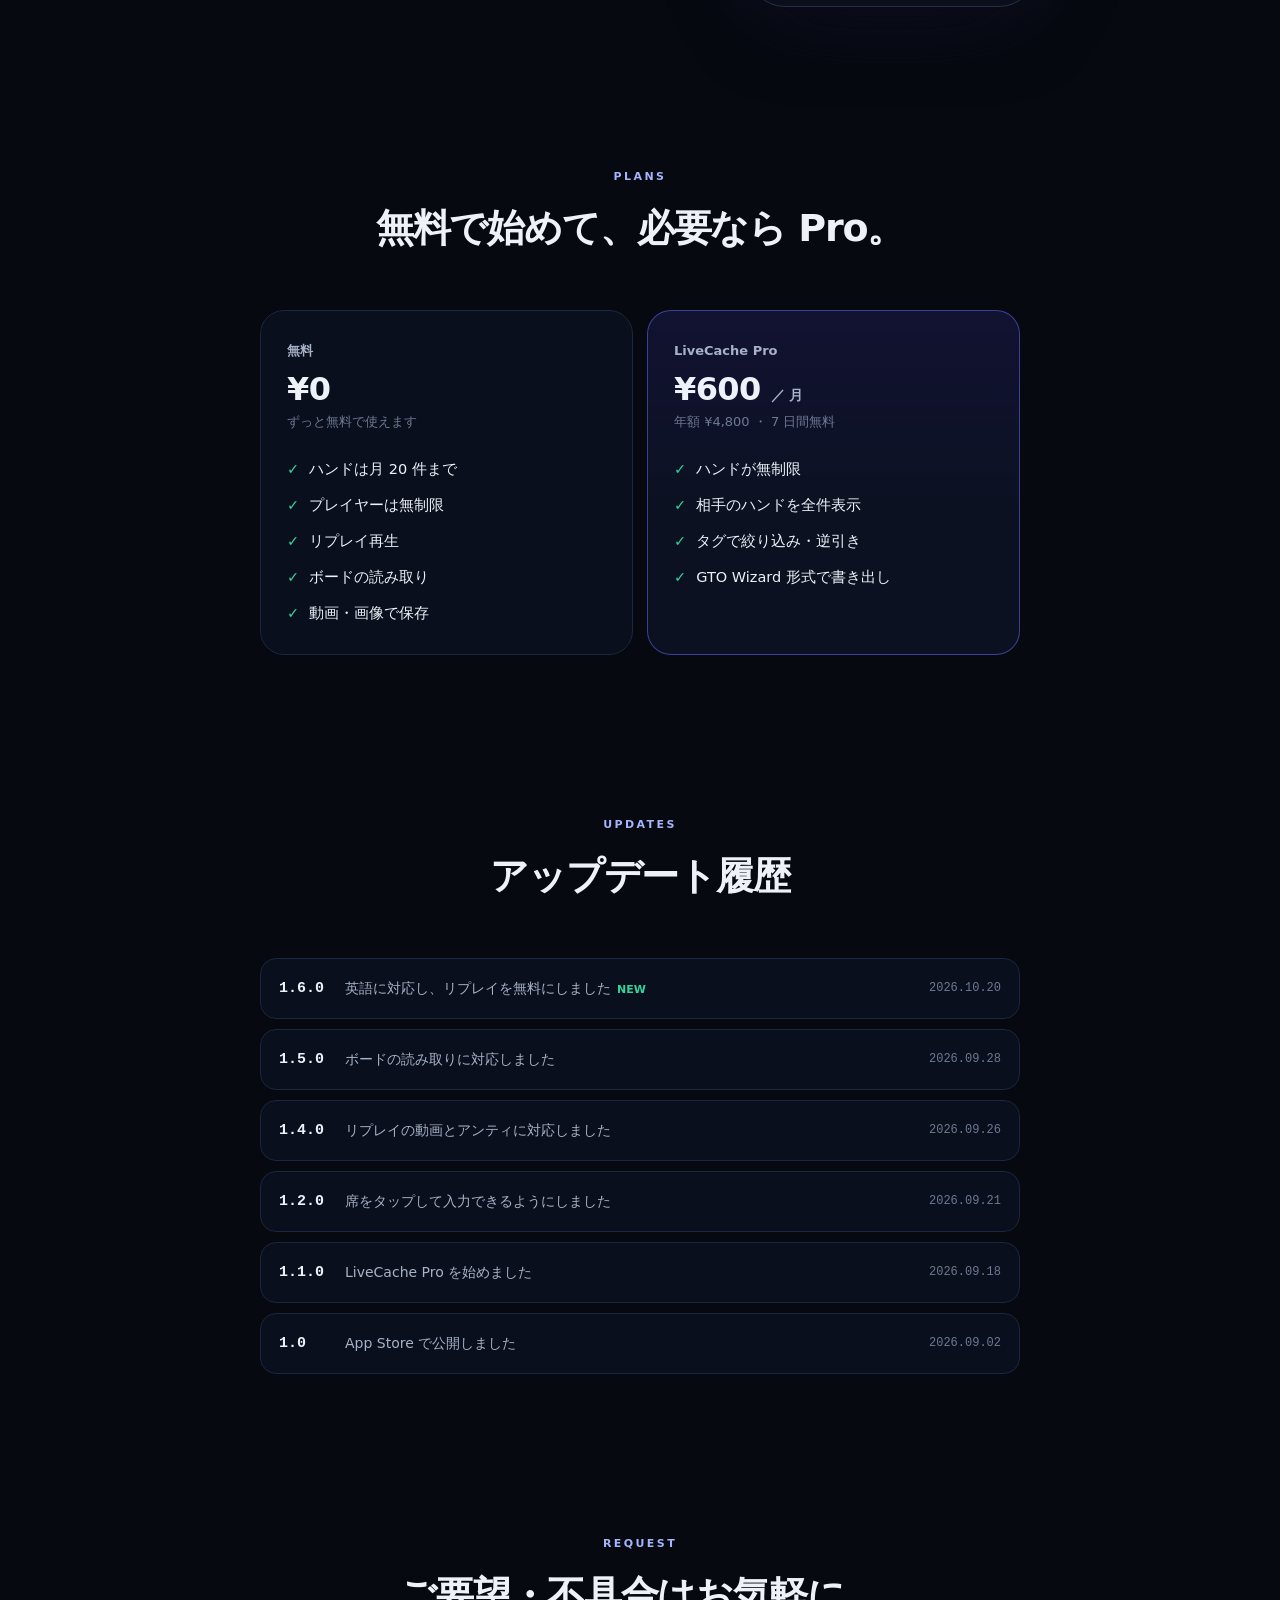
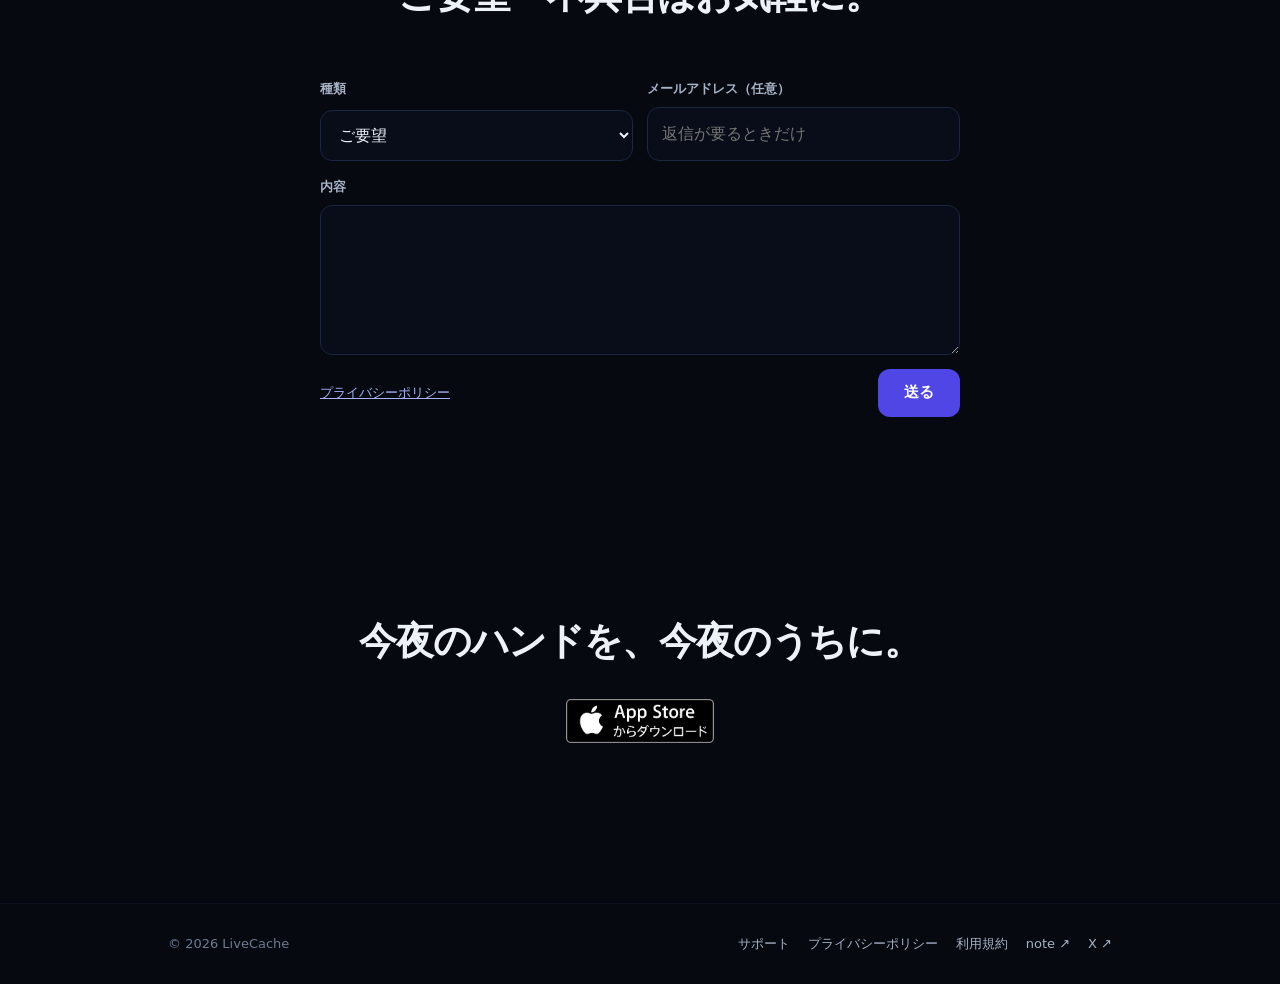
==== commit 5198fb8b: "docs: X の欄に、10/19 の要望を募る投稿を足す 目的 - X の欄が 9/29 の投稿で止まっていたため  変更 - いちばん上に、10/19 の「ご要望をアプリの設定から」の投稿を書き写" ====
--- a/index.html
+++ b/index.html
@@ -350,6 +350,17 @@
         </div>
         <!-- X の投稿を書き写したもの。新しく投稿したら、いちばん上に足す -->
         <div class="x-feed" tabindex="0" aria-label="X の投稿">
+          <article class="post">
+            <div class="post-head"><img src="./img/icon.svg" alt=""><div><b>LiveCache</b><small>@LiveCache_poker</small></div><time class="mono">2026.10.19</time></div>
+            <p>ありがたいことに多くのご要望をいただいており、順次対応中です🙇‍♂️
+
+皆さんの声を参考にアップデートを進めますので、気になる点や機能要望があればぜひアプリ内の
+
+「設定」 &gt; ｢不具合の報告・要望｣
+
+からご意見頂けると嬉しいです🙇‍♂️</p>
+            <a href="https://x.com/LiveCache_poker/status/2112189325425488300" target="_blank" rel="noopener">投稿を見る ↗</a>
+          </article>
           <article class="post">
             <div class="post-head"><img src="./img/icon.svg" alt=""><div><b>LiveCache</b><small>@LiveCache_poker</small></div><time class="mono">2026.09.29</time></div>
             <p>＼ アップデート情報 ／
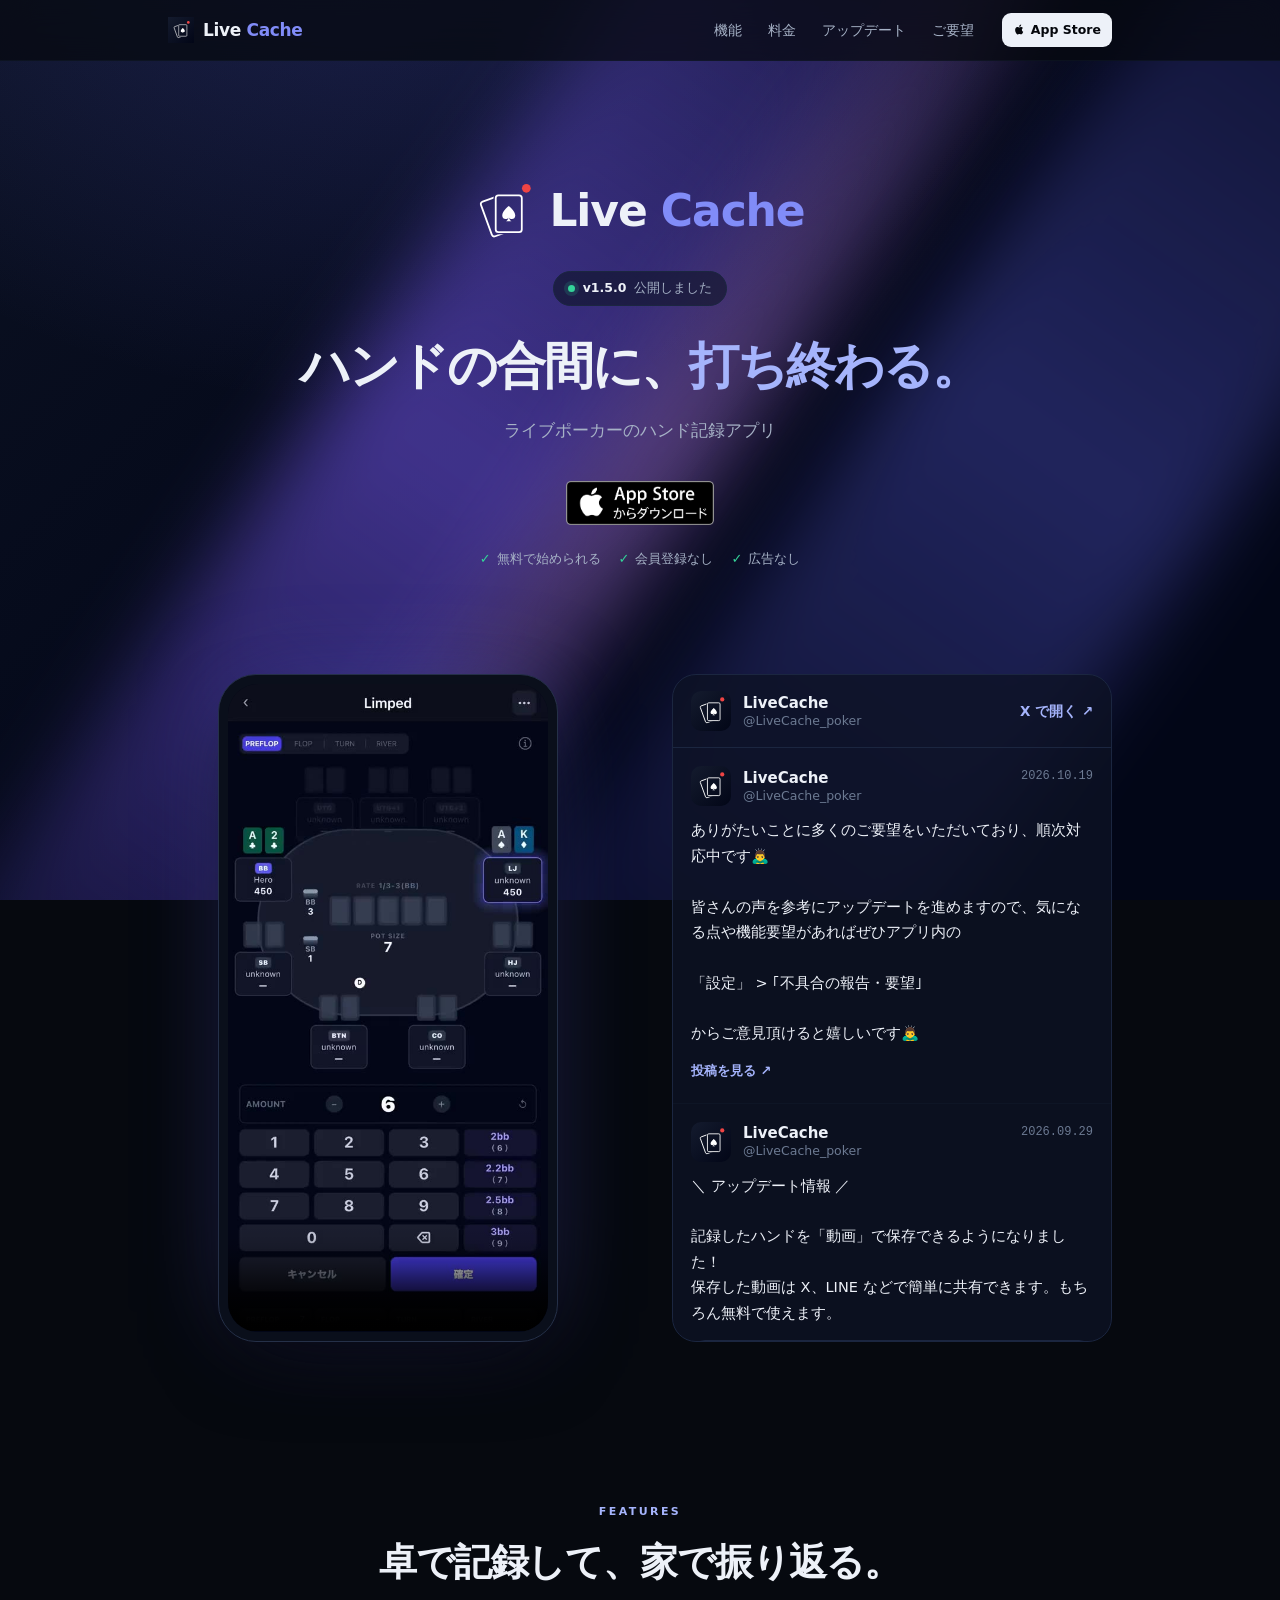
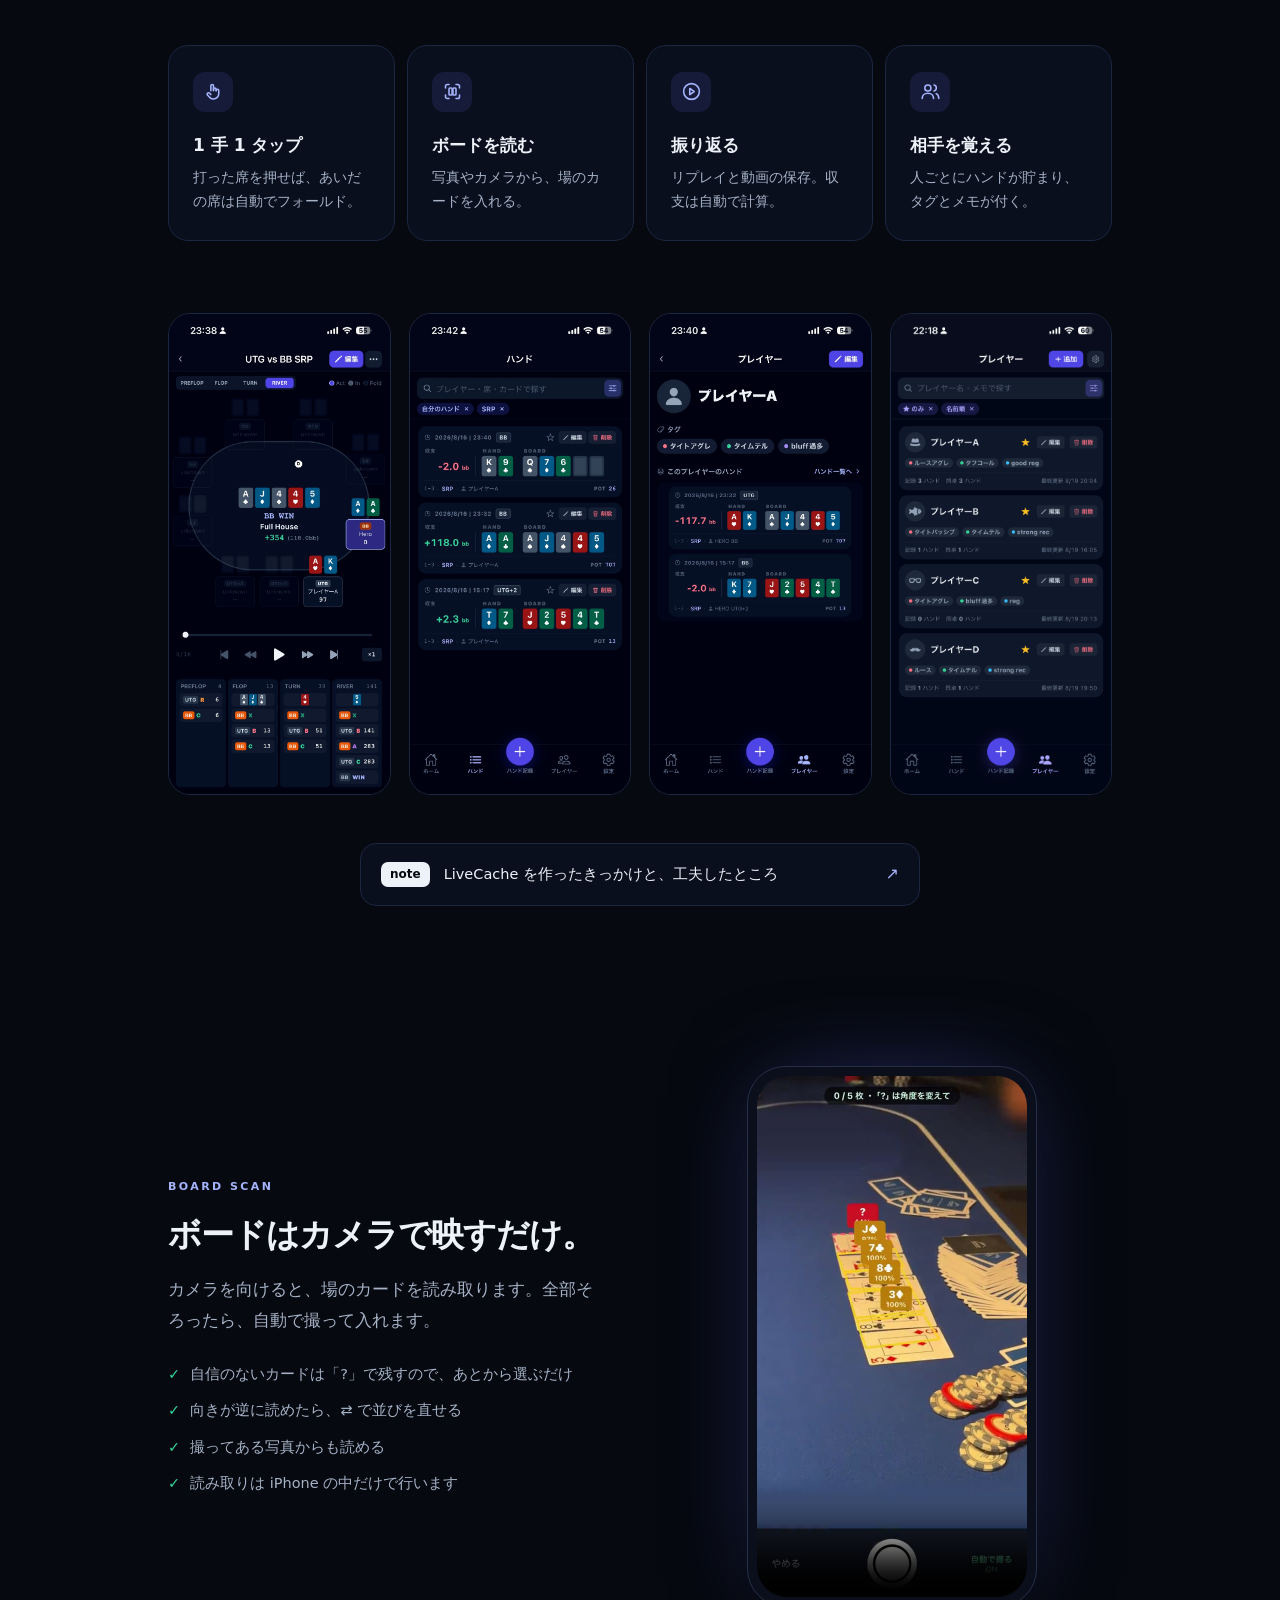
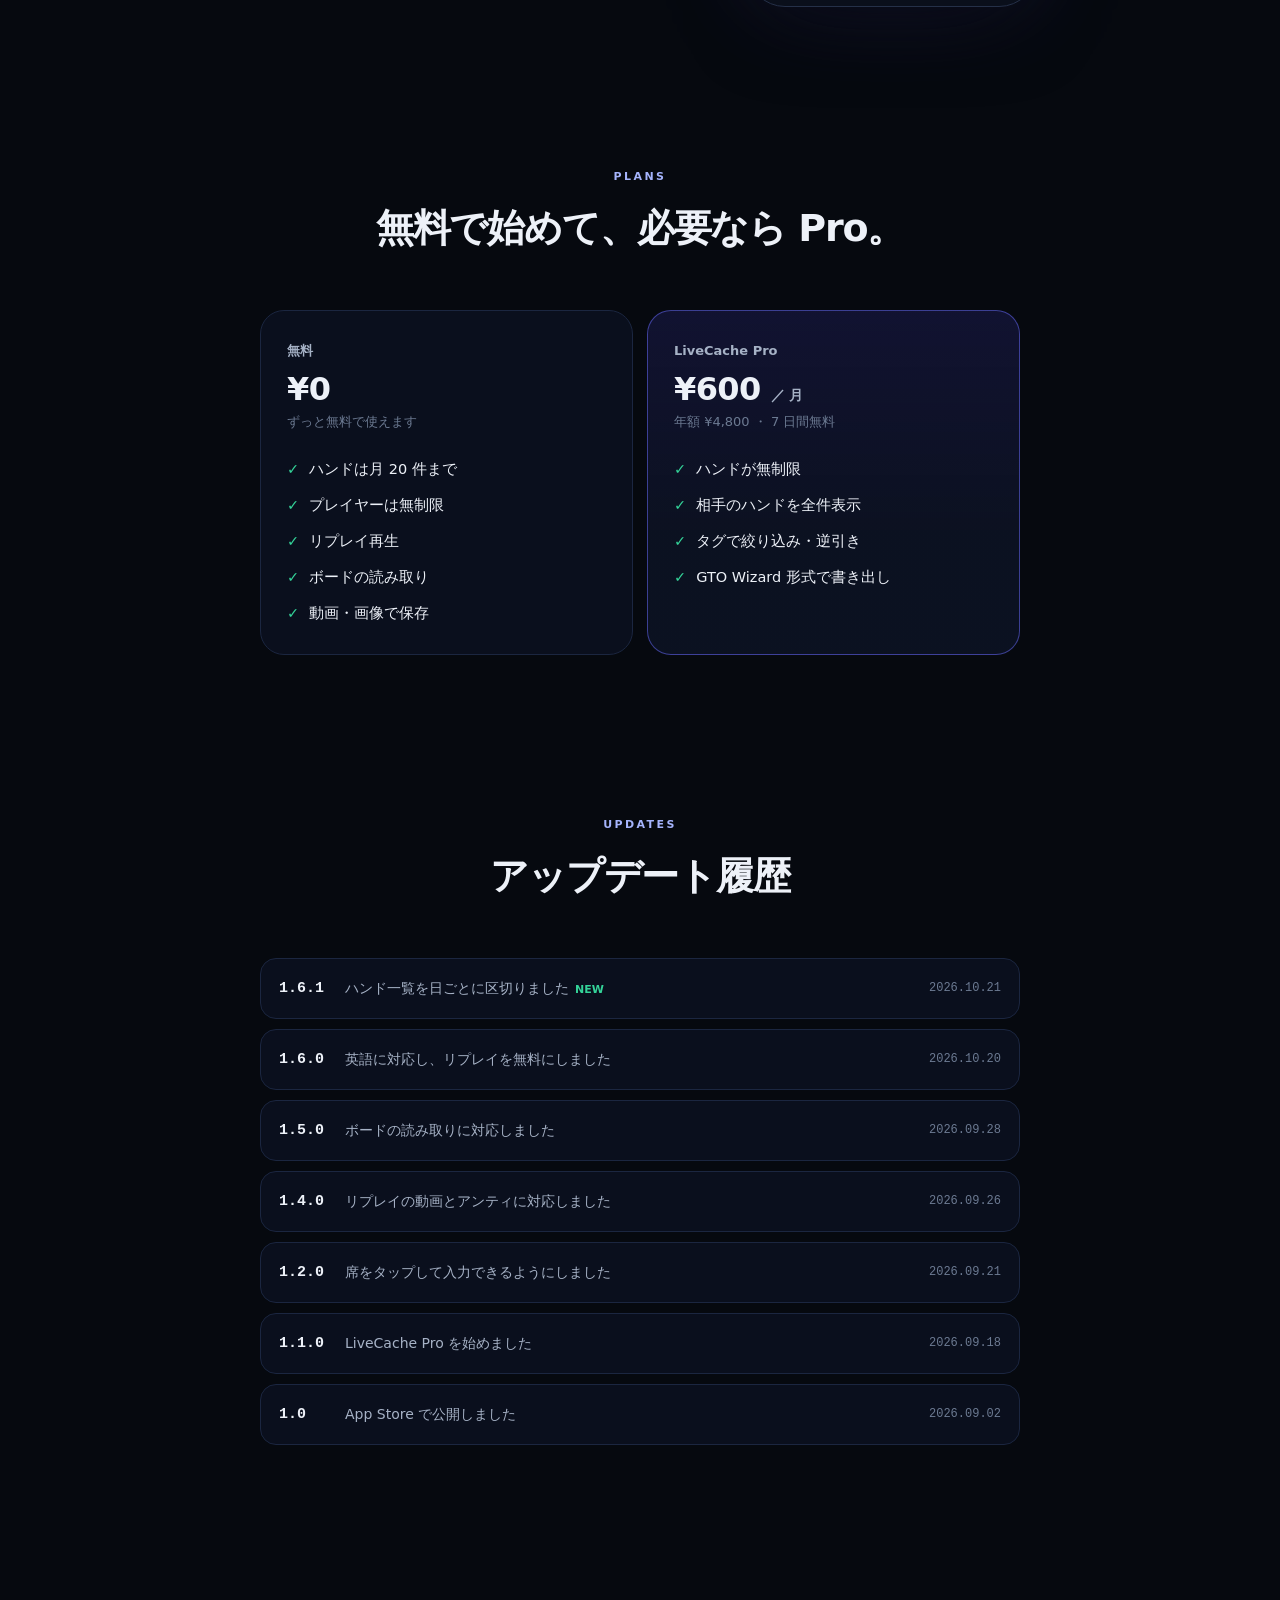
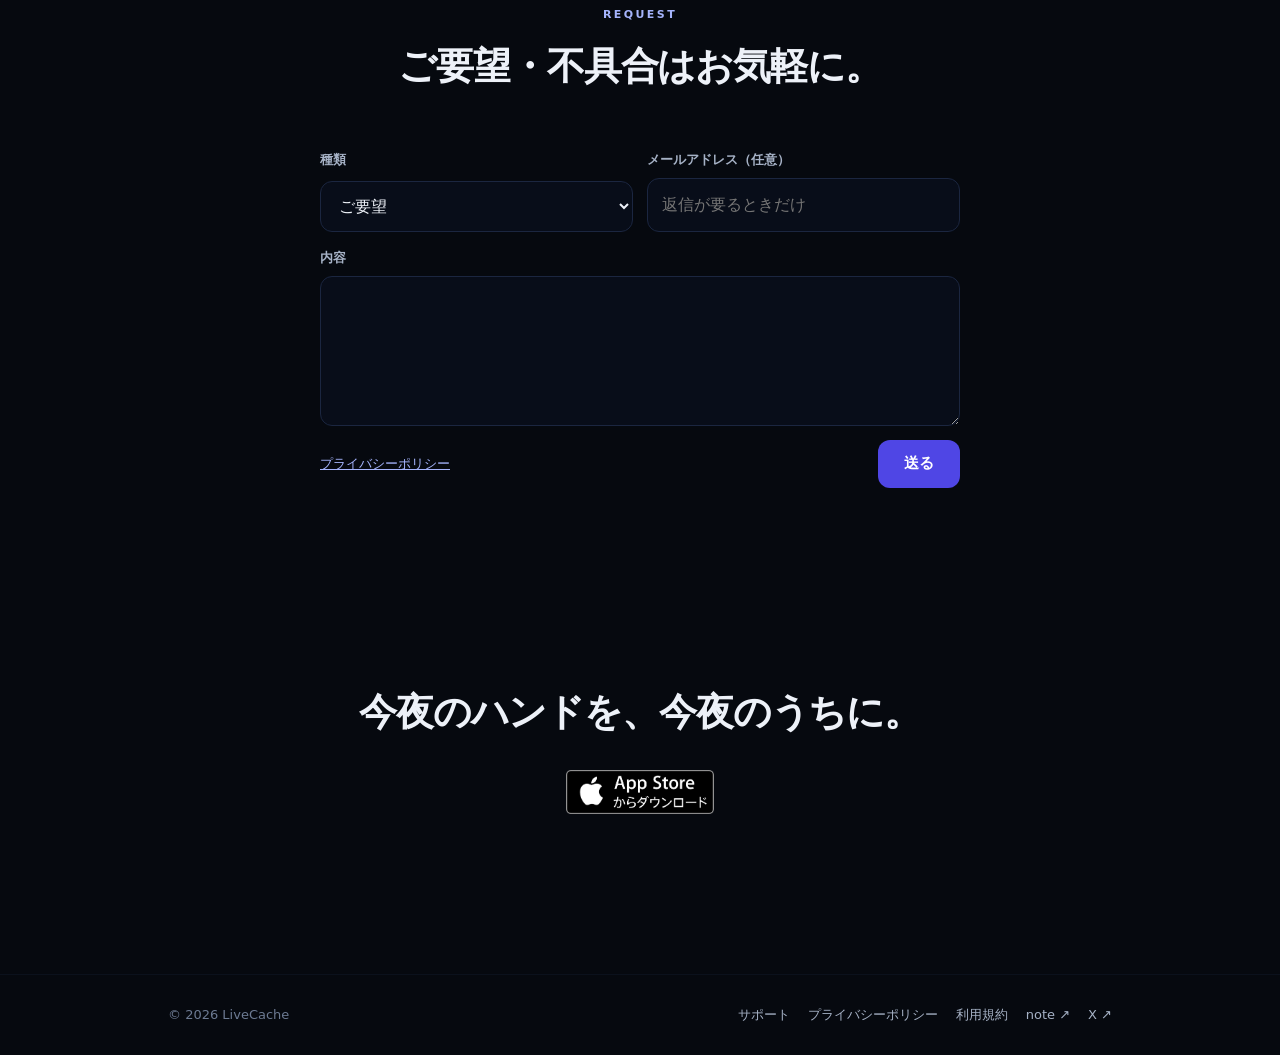
==== commit bca1eda1: "docs: アップデート履歴に 1.6.1 を足す 目的 - 1.6.1 が 2026-10-21 に公開されたため  変更 - アップデート履歴のいちばん上に 1.6.1 を足し、1.6.0 の N" ====
--- a/index.html
+++ b/index.html
@@ -505,7 +505,16 @@
     <!-- 新しい版はいちばん上に足し、前の版の NEW を外す。日付は App Store で公開された日 -->
     <div class="updates">
       <details class="update">
-        <summary><span class="u-ver mono">1.6.0</span><span class="u-title">英語に対応し、リプレイを無料にしました<span class="u-new">NEW</span></span><span class="u-date mono">2026.10.20</span></summary>
+        <summary><span class="u-ver mono">1.6.1</span><span class="u-title">ハンド一覧を日ごとに区切りました<span class="u-new">NEW</span></span><span class="u-date mono">2026.10.21</span></summary>
+        <ul>
+          <li>ハンド一覧を日ごとに区切って見られるようにしました</li>
+          <li>並び替えに「収支の小さい順」を追加しました</li>
+          <li>テキストで共有するとき、プリフロップで降りただけのプレイヤーは書かないようにしました</li>
+          <li>ホームのお知らせを控えめにしました</li>
+        </ul>
+      </details>
+      <details class="update">
+        <summary><span class="u-ver mono">1.6.0</span><span class="u-title">英語に対応し、リプレイを無料にしました</span><span class="u-date mono">2026.10.20</span></summary>
         <ul>
           <li>英語に対応しました（設定の「言語」で切り替え）</li>
           <li>リプレイ再生を無料にしました</li>
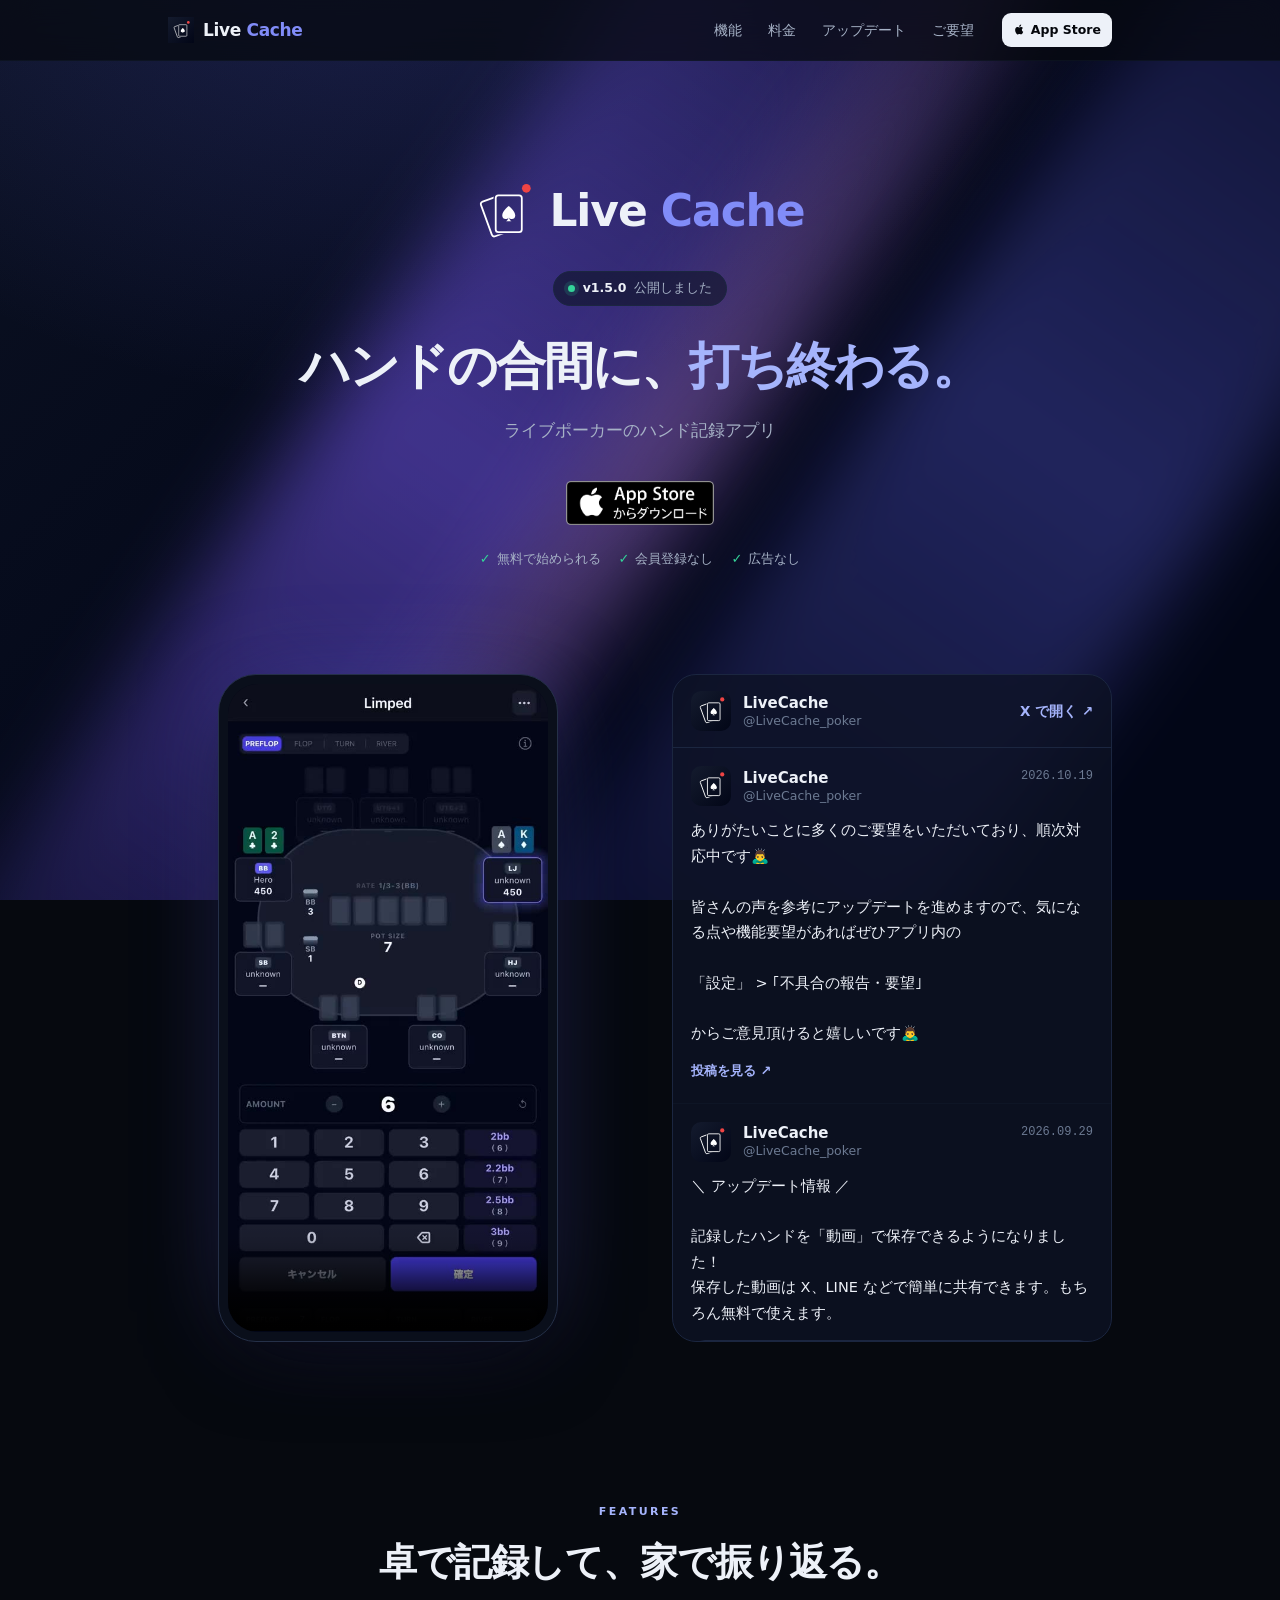
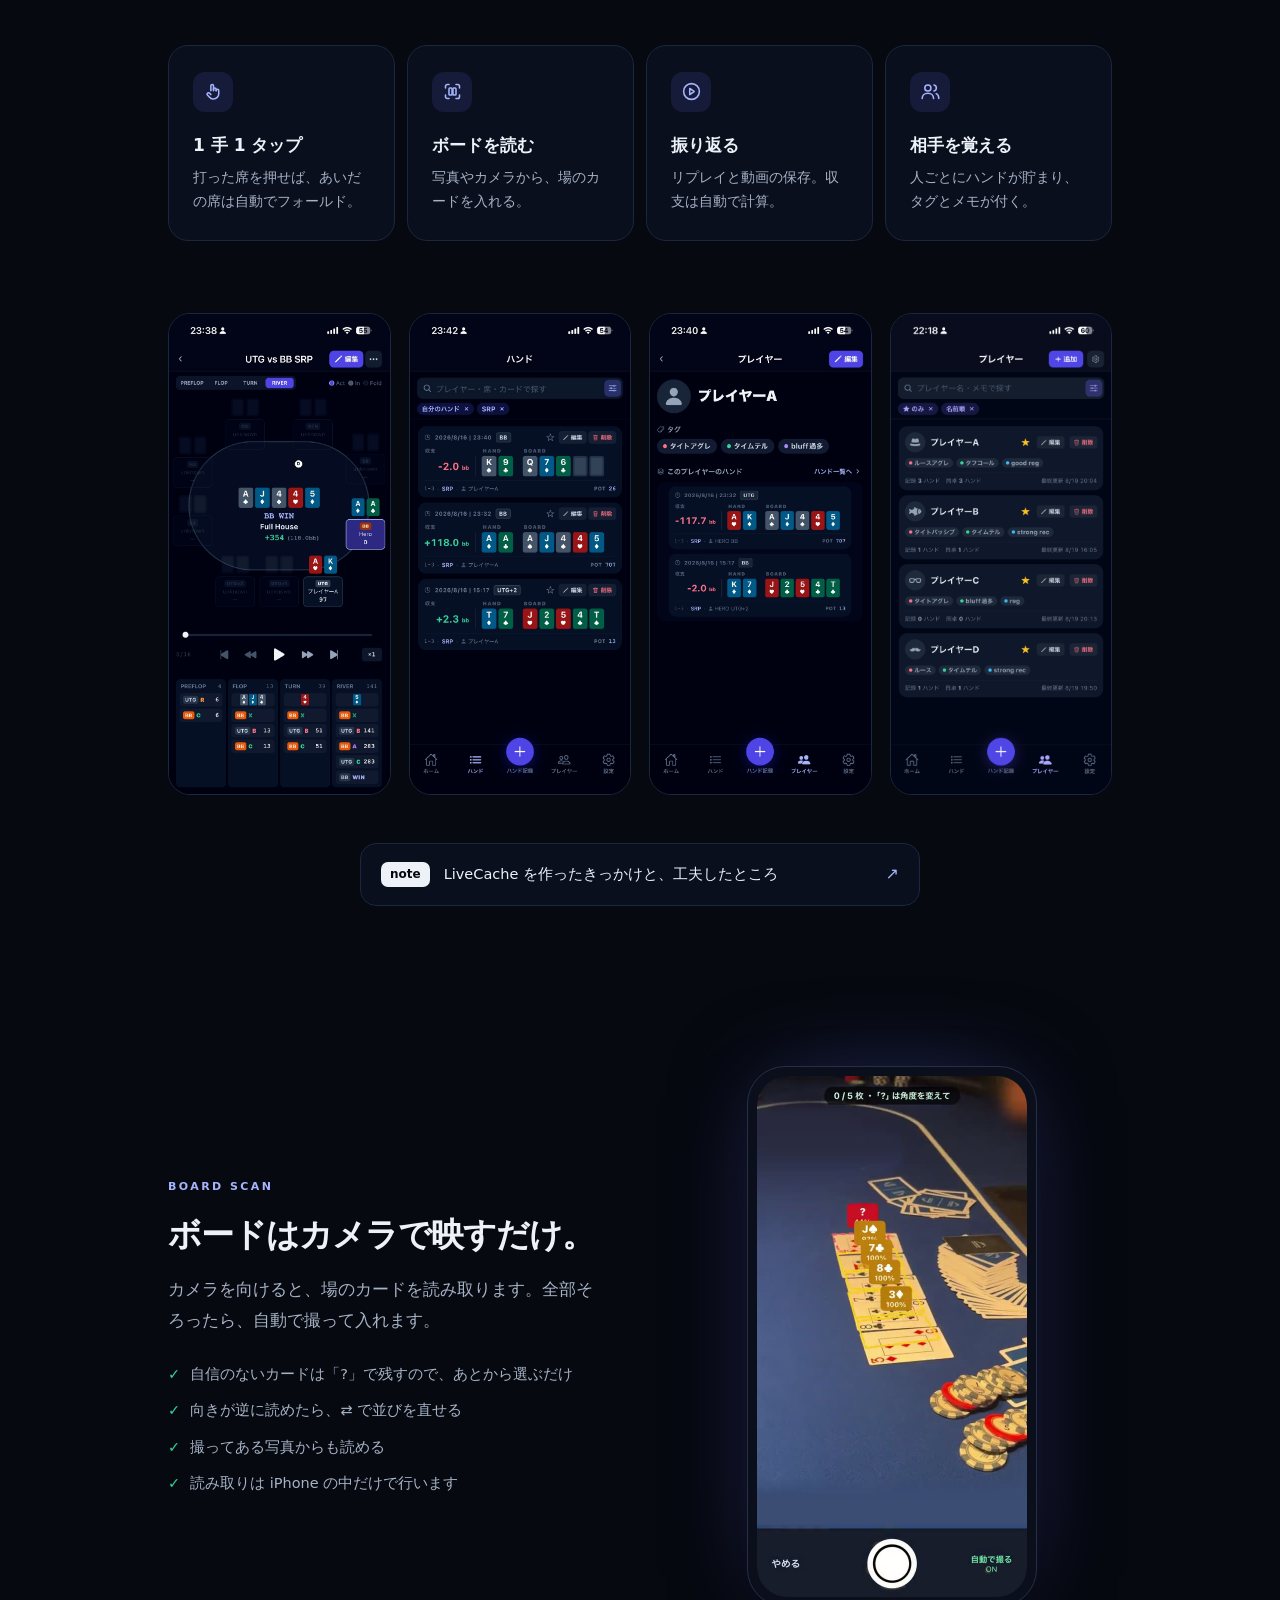
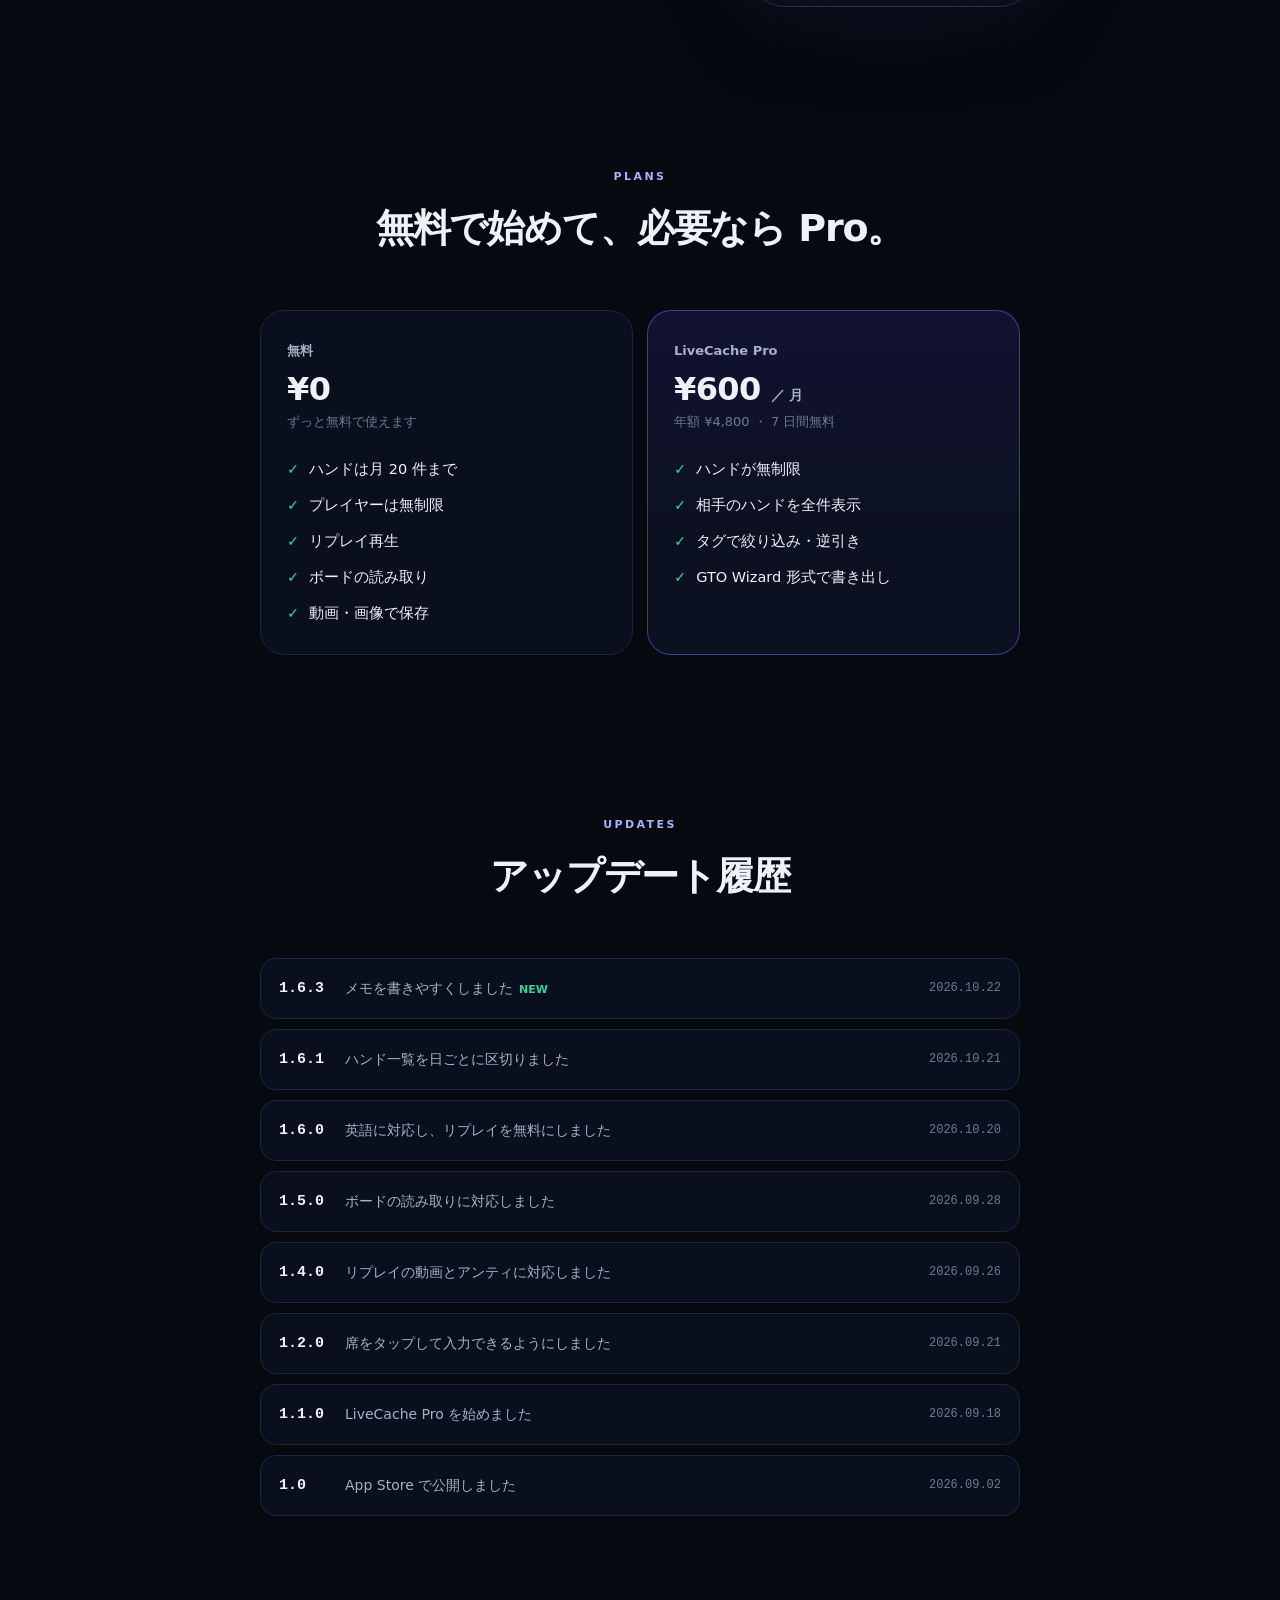
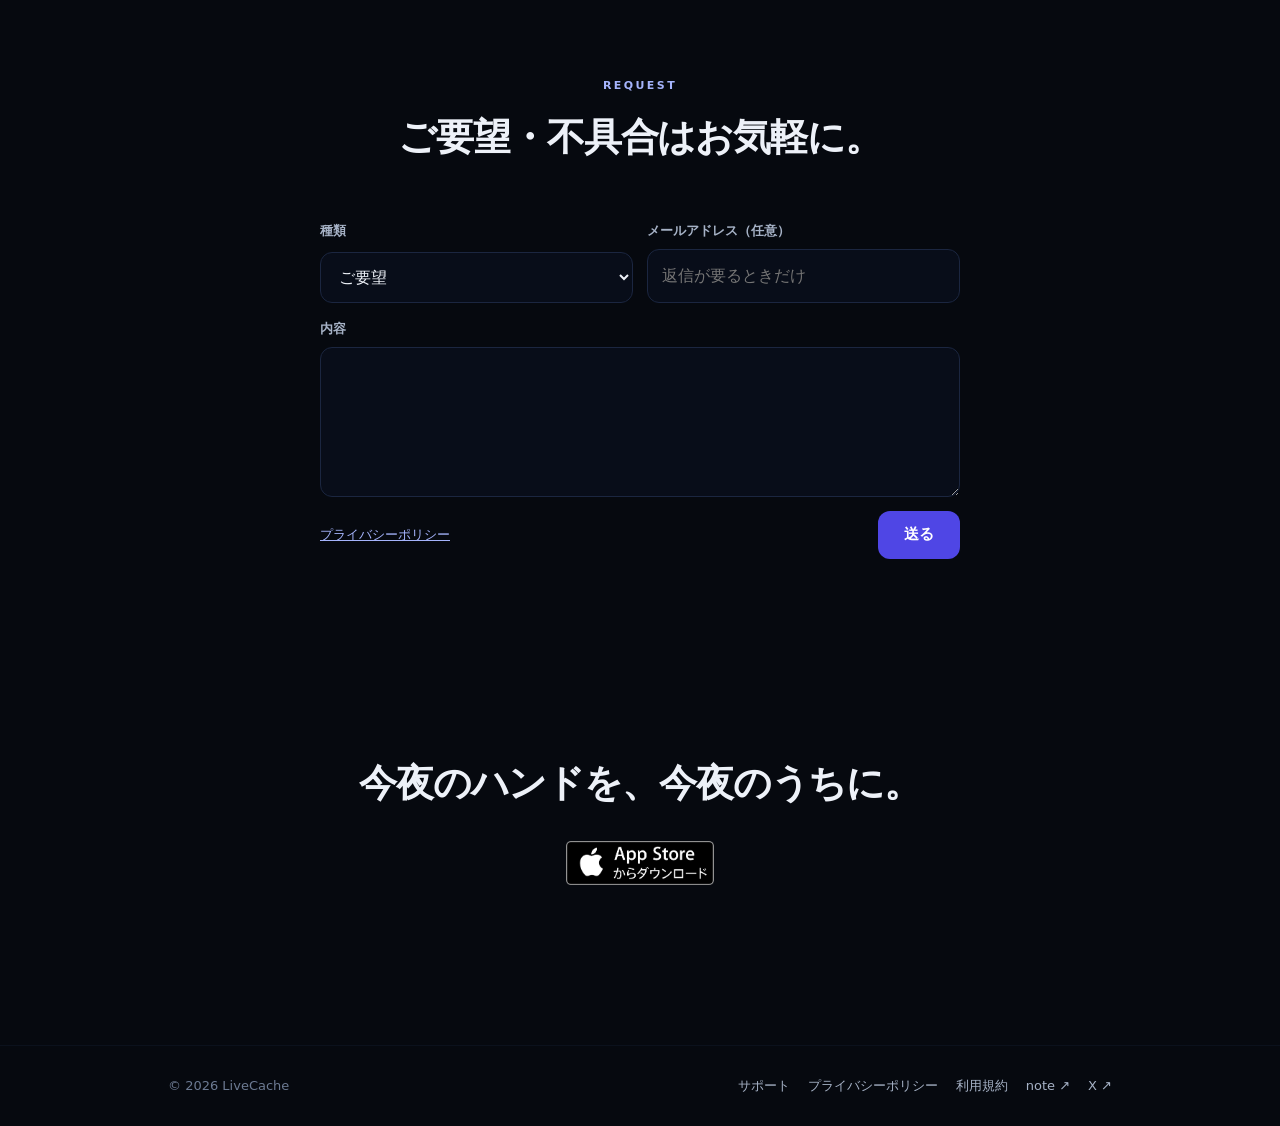
==== commit 92c1a8cd: "docs: アップデート履歴に 1.6.3 を足す 目的 - 1.6.3 が App Store で公開されたので、サイトの履歴にも載せる  変更 - 1.6.3（メモを書きやすくしました）を足し、N" ====
--- a/index.html
+++ b/index.html
@@ -505,7 +505,17 @@
     <!-- 新しい版はいちばん上に足し、前の版の NEW を外す。日付は App Store で公開された日 -->
     <div class="updates">
       <details class="update">
-        <summary><span class="u-ver mono">1.6.1</span><span class="u-title">ハンド一覧を日ごとに区切りました<span class="u-new">NEW</span></span><span class="u-date mono">2026.10.21</span></summary>
+        <summary><span class="u-ver mono">1.6.3</span><span class="u-title">メモを書きやすくしました<span class="u-new">NEW</span></span><span class="u-date mono">2026.10.22</span></summary>
+        <ul>
+          <li>メモを、画面右上の吹き出しから書けるようにしました。アクション履歴を見ながら書けます</li>
+          <li>メモの画面のアクション履歴を、表とテキストで切り替えられるようにしました。テキストは範囲を選んでコピーできます</li>
+          <li>メモの画面の表に、プリフロップで見えた手札を出すようにしました</li>
+          <li>メモの画面のアクション履歴の高さを、指で変えられるようにしました</li>
+          <li>メモを打っている途中で、予測変換が消えてしまうことがあったのを直しました</li>
+        </ul>
+      </details>
+      <details class="update">
+        <summary><span class="u-ver mono">1.6.1</span><span class="u-title">ハンド一覧を日ごとに区切りました</span><span class="u-date mono">2026.10.21</span></summary>
         <ul>
           <li>ハンド一覧を日ごとに区切って見られるようにしました</li>
           <li>並び替えに「収支の小さい順」を追加しました</li>
